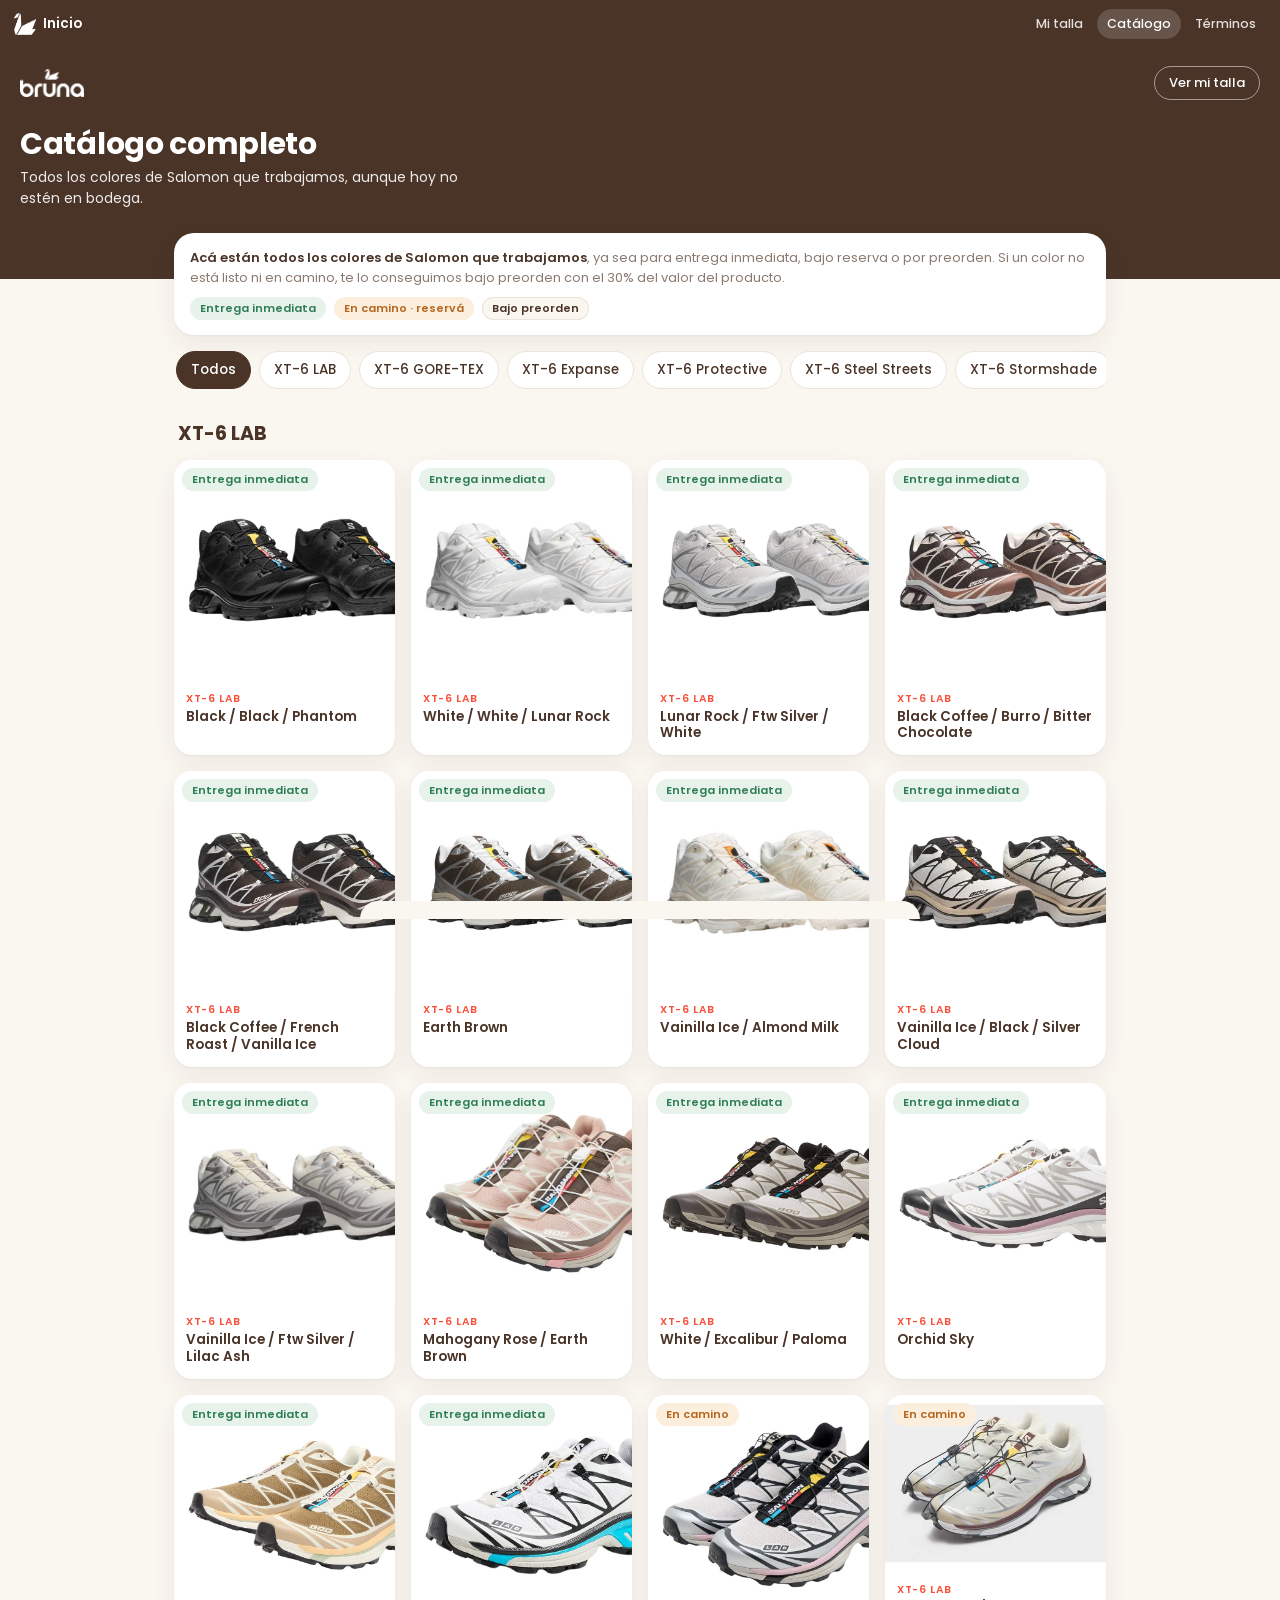
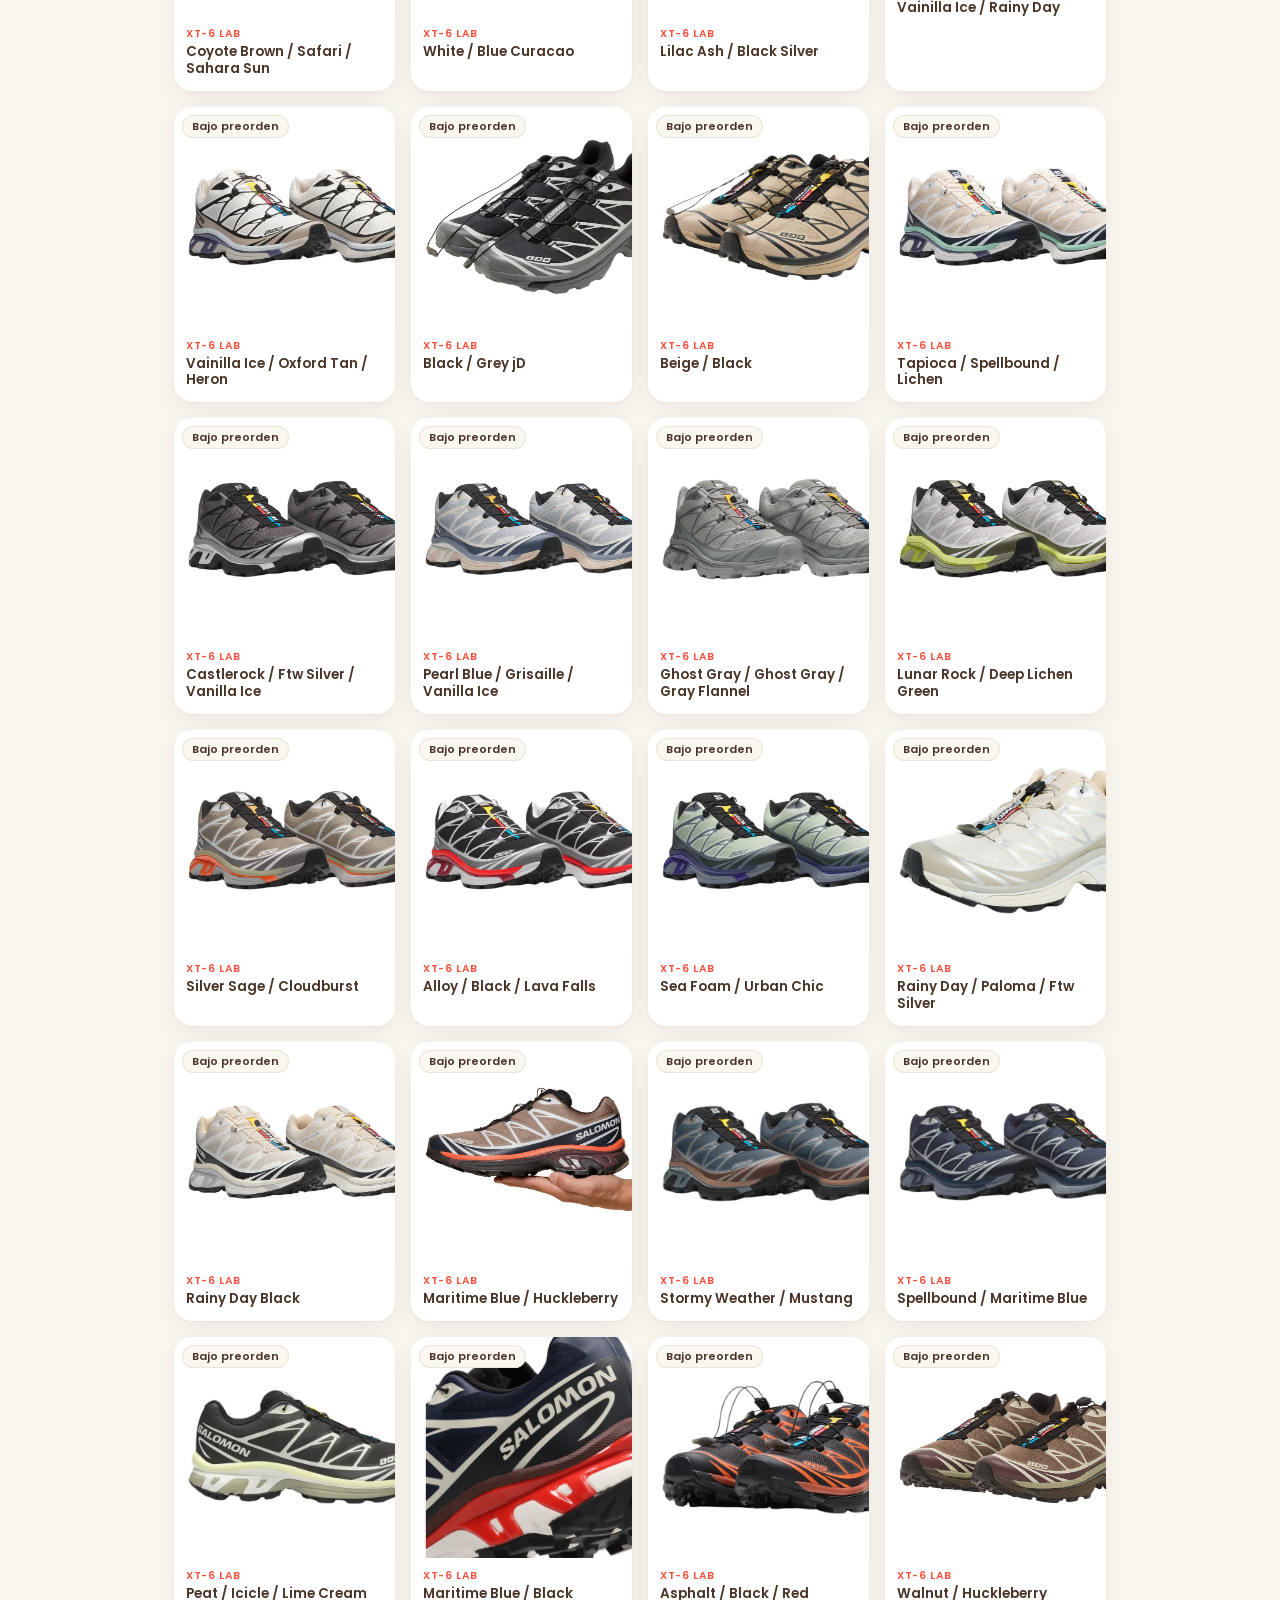
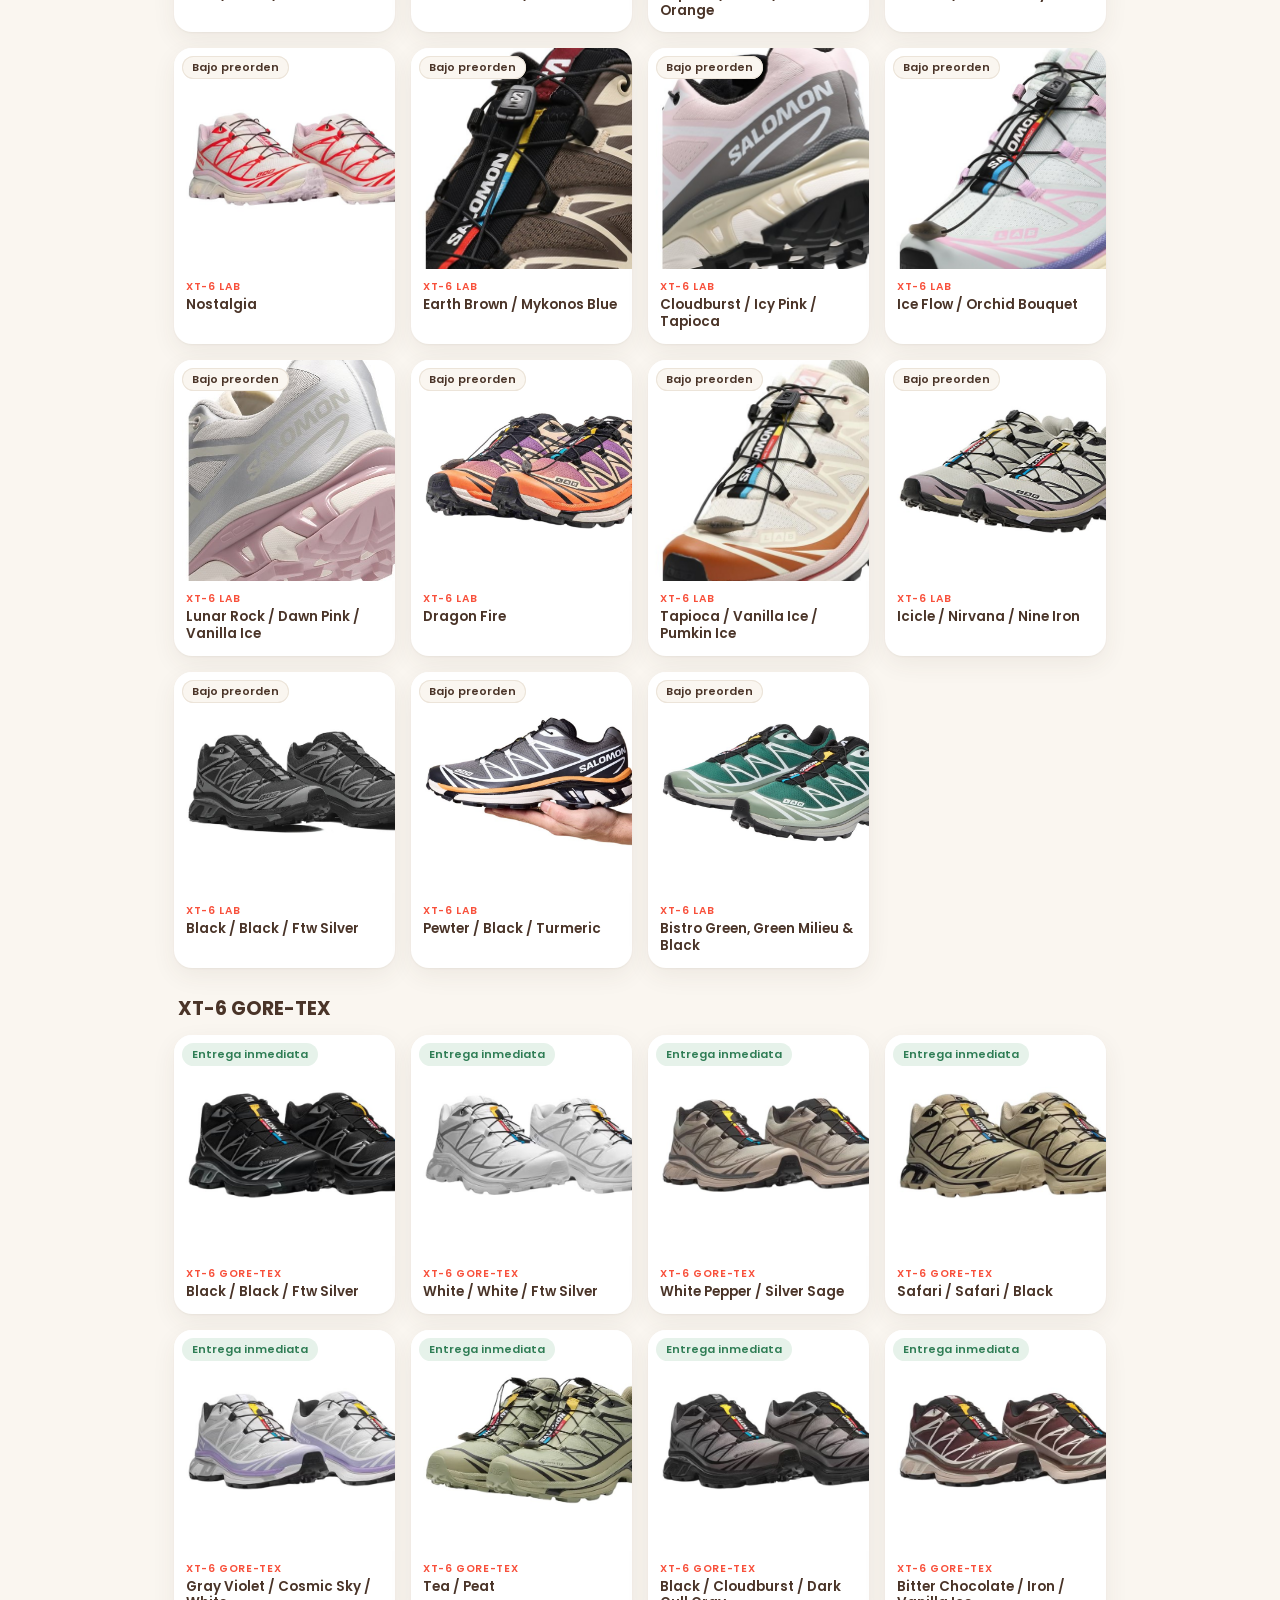
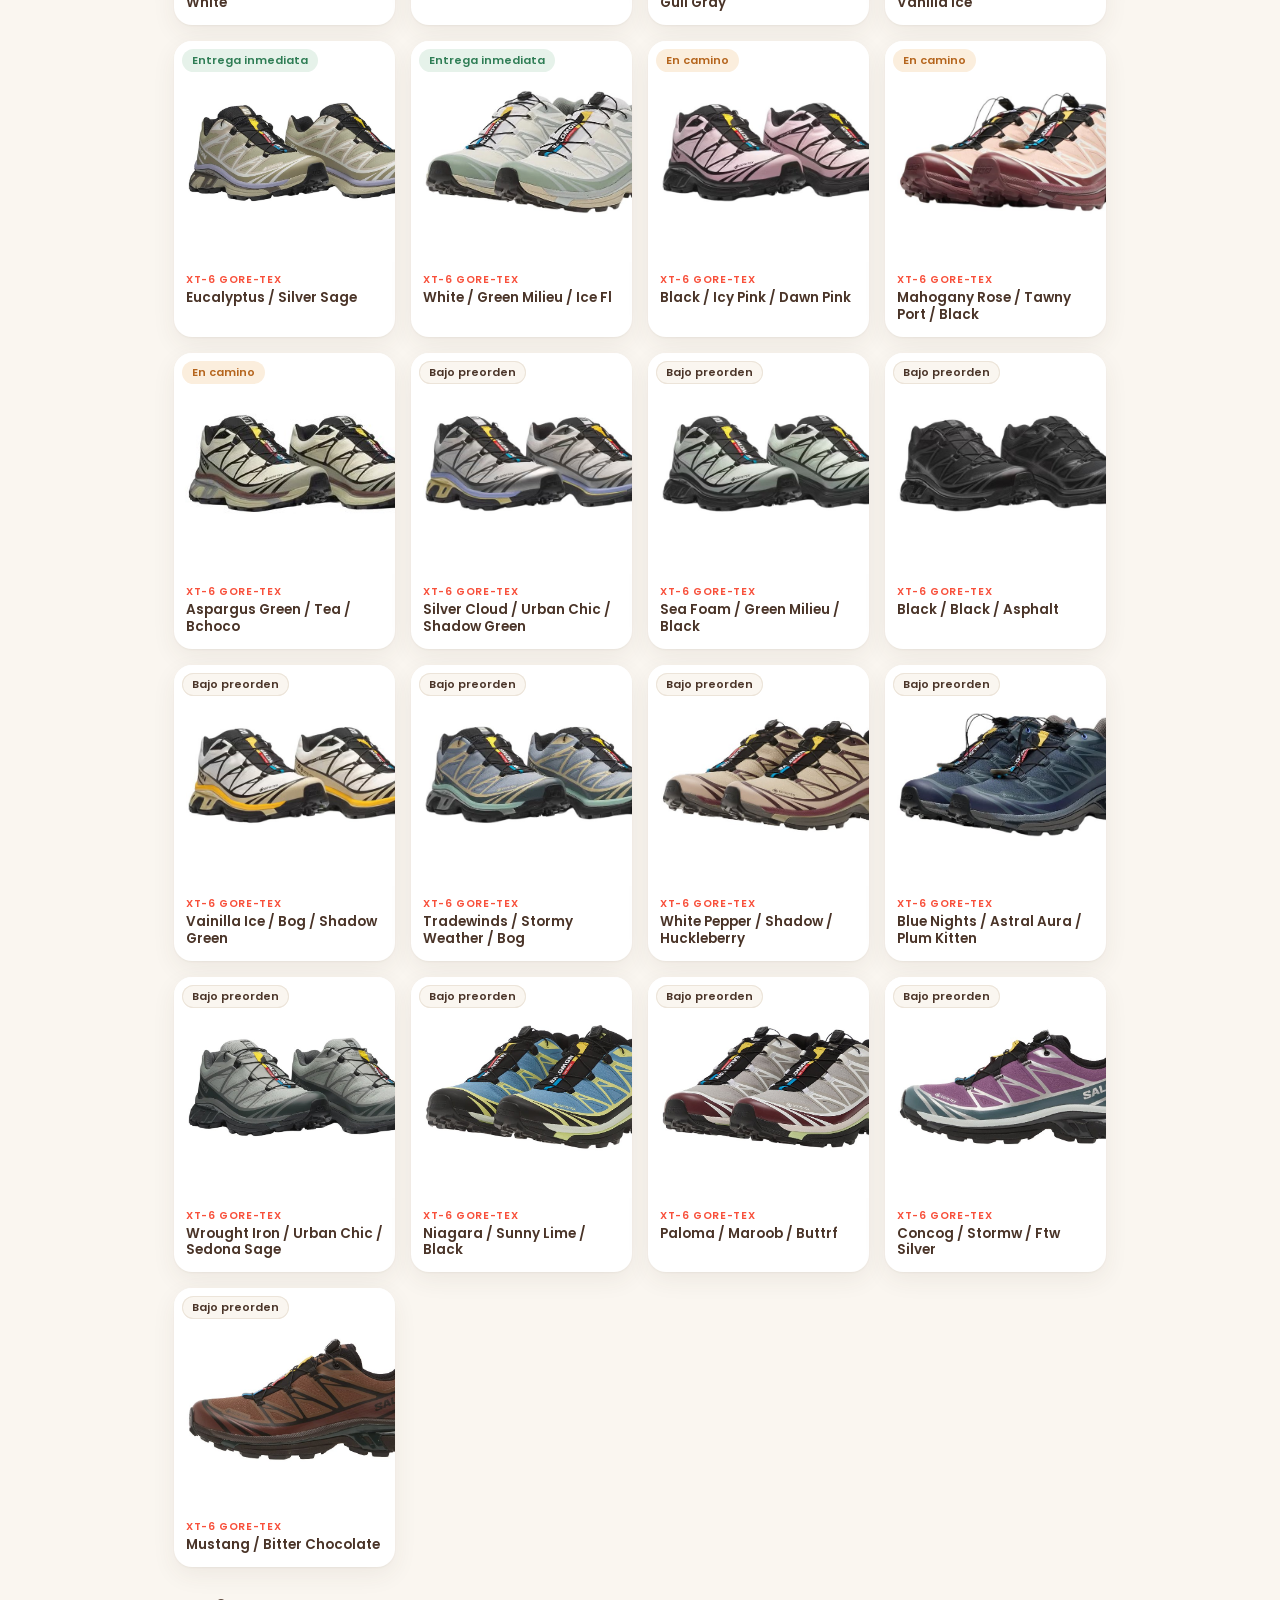
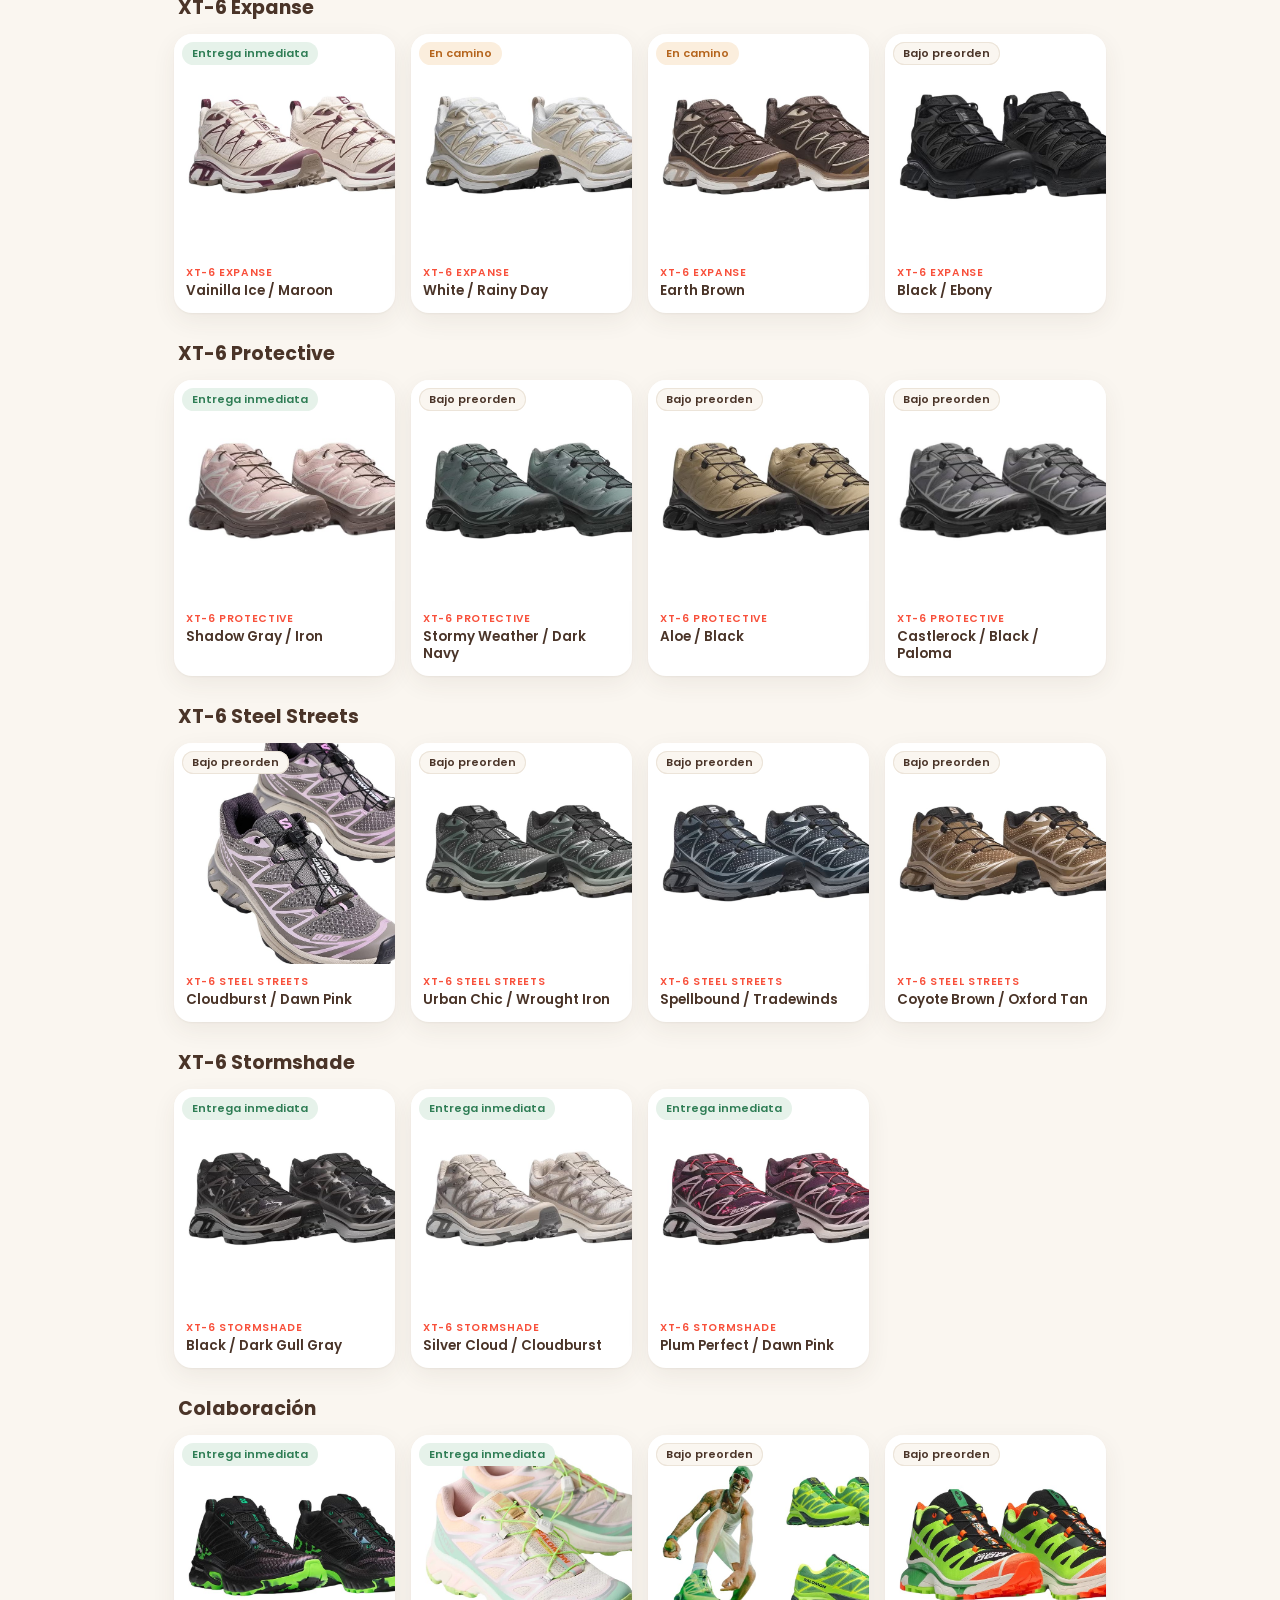
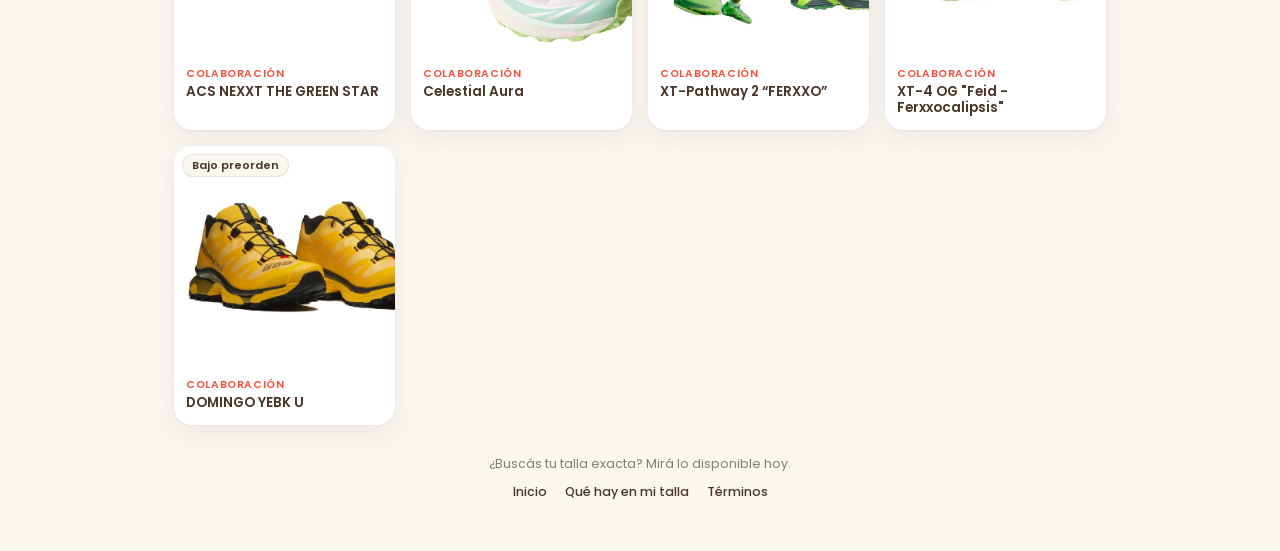
==== catalogo/index.html @ 002af759 "Estadísticas de visitas con GoatCounter (visitas, tallas buscadas, pares vistos y toques a Instagram" ====
<!DOCTYPE html>
<html lang="es">
<head>
<meta charset="utf-8">
<meta name="viewport" content="width=device-width, initial-scale=1">
<title>Bruna.cr · Catálogo completo</title>
<meta name="description" content="Todos los colores de Salomon que trabajamos en Bruna.cr: entrega inmediata, reservas y preórdenes.">
<link rel="icon" href="../assets/cisne.png">
<link rel="preconnect" href="https://fonts.googleapis.com">
<link href="https://fonts.googleapis.com/css2?family=Poppins:wght@300;400;500;600;700&display=swap" rel="stylesheet">
<style>
  :root{--coral:#F8503B;--off:#FAF6F0;--choco:#4A3428;--muted:#8b7a6f;--line:#ece4d9;--ready:#2f7d55;--ready-bg:#e6f2ea;--way:#b5651d;--way-bg:#fbeedd;--shadow:0 1px 2px rgba(74,52,40,.05),0 8px 24px rgba(74,52,40,.07)}
  *{box-sizing:border-box}
  html,body{margin:0;background:var(--off);color:var(--choco);font-family:Poppins,system-ui,sans-serif;-webkit-font-smoothing:antialiased}
  a{color:inherit;text-decoration:none}
  button{font:inherit;color:inherit;cursor:pointer;-webkit-tap-highlight-color:transparent}
  .hero{background:var(--choco);color:#fff;padding:18px 20px 70px;position:relative}
  .bar{display:flex;align-items:center;justify-content:space-between}
  .bar img{height:28px;display:block}
  .bar a.back{font-size:13px;font-weight:500;border:1.5px solid rgba(255,255,255,.5);border-radius:999px;padding:6px 14px}
  .hero h1{font-size:30px;line-height:1.1;font-weight:700;margin:28px 0 6px;letter-spacing:-.01em}
  .hero p{margin:0;max-width:440px;font-size:14px;opacity:.9;line-height:1.5}
  .wrap{max-width:960px;margin:-46px auto 0;padding:0 14px 40px;position:relative}
  .note{background:#fff;border-radius:20px;box-shadow:var(--shadow);padding:15px 16px;font-size:13px;color:var(--muted);line-height:1.5}
  .note b{color:var(--choco);font-weight:600}
  .leg{display:flex;flex-wrap:wrap;gap:8px;margin-top:10px}
  .pill{font-size:11px;font-weight:600;border-radius:999px;padding:3px 10px;white-space:nowrap}
  .pill.l{background:var(--ready-bg);color:var(--ready)}
  .pill.c{background:var(--way-bg);color:var(--way)}
  .pill.p{background:var(--off);color:var(--choco);box-shadow:inset 0 0 0 1px var(--line)}
  .chips{display:flex;gap:8px;overflow-x:auto;padding:16px 2px 4px;scrollbar-width:none}
  .chips::-webkit-scrollbar{display:none}
  .chips button{border:1.5px solid var(--line);background:#fff;border-radius:999px;padding:8px 14px;font-size:13.5px;font-weight:500;white-space:nowrap}
  .chips button.on{background:var(--choco);border-color:var(--choco);color:#fff}
  h2{font-size:19px;margin:26px 4px 12px;font-weight:700}
  .grid{display:grid;grid-template-columns:repeat(2,1fr);gap:12px}
  @media(min-width:640px){.grid{grid-template-columns:repeat(3,1fr);gap:16px}}
  @media(min-width:900px){.grid{grid-template-columns:repeat(4,1fr)}}
  .card{background:#fff;border:0;padding:0;border-radius:18px;box-shadow:var(--shadow);overflow:hidden;text-align:left;display:flex;flex-direction:column}
  .card .ph{aspect-ratio:5/4;background:#fff;position:relative}
  .card .ph img{width:100%;height:100%;object-fit:cover;display:block}
  .card .ph .pill{position:absolute;left:8px;top:8px}
  .card .tx{padding:10px 12px 13px}
  .card .ln{font-size:10.5px;font-weight:600;letter-spacing:.06em;text-transform:uppercase;color:var(--coral)}
  .card .cl{font-size:13.5px;font-weight:600;line-height:1.25;margin-top:2px}
  .scrim{position:fixed;inset:0;background:rgba(40,25,18,.45);opacity:0;pointer-events:none;transition:opacity .2s;z-index:10}
  .scrim.on{opacity:1;pointer-events:auto}
  .sheet{position:fixed;left:0;right:0;bottom:0;max-width:560px;margin:0 auto;background:var(--off);border-radius:26px 26px 0 0;z-index:11;transform:translateY(105%);transition:transform .28s cubic-bezier(.2,.8,.2,1);max-height:92vh;overflow:auto;padding-bottom:max(18px,env(safe-area-inset-bottom))}
  .sheet.on{transform:none}
  .sheet .x{position:absolute;right:12px;top:12px;width:34px;height:34px;border-radius:50%;border:0;background:rgba(255,255,255,.9);font-size:18px;z-index:2}
  .sheet .gal{display:flex;overflow-x:auto;scroll-snap-type:x mandatory;scrollbar-width:none;margin:14px 14px 0;border-radius:20px}
  .sheet .gal::-webkit-scrollbar{display:none}
  .sheet .gal img{flex:0 0 100%;width:100%;aspect-ratio:4/3;object-fit:cover;scroll-snap-align:center;background:#fff}
  .sheet .body{padding:16px 20px 6px}
  .sheet .ln{font-size:12px;font-weight:600;letter-spacing:.07em;text-transform:uppercase;color:var(--coral)}
  .sheet h3{margin:2px 0 8px;font-size:22px;line-height:1.2;font-weight:700}
  .sheet .st{font-size:13.5px;color:var(--muted);line-height:1.5;margin-top:10px}
  .btns{display:flex;flex-direction:column;gap:9px;margin-top:18px}
  .btn{display:flex;align-items:center;justify-content:center;border:0;border-radius:15px;padding:14px;font-weight:600;font-size:15px}
  .btn.main{background:var(--coral);color:#fff}
  .btn.ghost{background:#fff;border:1.5px solid var(--line)}
  .toast{position:fixed;left:50%;bottom:24px;transform:translate(-50%,30px);background:var(--choco);color:#fff;padding:10px 16px;border-radius:12px;font-size:13.5px;opacity:0;transition:.25s;z-index:20;pointer-events:none}
  .toast.on{opacity:1;transform:translate(-50%,0)}
  footer{text-align:center;padding:30px 20px 10px;color:var(--muted);font-size:12.5px}
  footer nav{display:flex;justify-content:center;gap:18px;margin-top:10px;font-weight:500;color:var(--choco)}
</style>
<style>
.bnav{position:sticky;top:0;z-index:9;background:#4A3428;color:#fff;font-family:Poppins,system-ui,sans-serif;display:flex;align-items:center;justify-content:space-between;gap:10px;padding:9px 14px}
.bnav a{color:#fff;text-decoration:none}
.bnav .home{display:flex;align-items:center;gap:7px;font-weight:600;font-size:13.5px}
.bnav .home img{width:22px;height:22px}
.bnav nav{display:flex;gap:4px;overflow-x:auto;scrollbar-width:none}
.bnav nav::-webkit-scrollbar{display:none}
.bnav nav a{font-size:12.5px;font-weight:500;padding:6px 10px;border-radius:999px;white-space:nowrap;opacity:.85}
.bnav nav a.on{background:rgba(255,255,255,.16);opacity:1}
</style>
<meta property="og:type" content="website">
<meta property="og:site_name" content="Bruna.cr">
<meta property="og:title" content="Bruna.cr · Catálogo completo">
<meta property="og:description" content="Todos los colores de Salomon que trabajamos en Bruna.cr: entrega inmediata, reservas y preórdenes.">
<meta property="og:url" content="https://brunacr.info/catalogo/">
<meta property="og:image" content="https://brunacr.info/assets/og.jpg">
<meta property="og:image:width" content="1200">
<meta property="og:image:height" content="630">
<meta name="twitter:card" content="summary_large_image">
<meta name="twitter:image" content="https://brunacr.info/assets/og.jpg">
<meta name="theme-color" content="#F8503B">
</head>
<body>
<div class="bnav"><a class="home" href="../"><img src="../assets/cisne_blanco.png" alt="">Inicio</a><nav><a href="../stock/">Mi talla</a><a href="../catalogo/" class="on">Catálogo</a><a href="../terminos/">Términos</a></nav></div>

<header class="hero">
  <div class="bar"><a href="../"><img src="../assets/logo_blanco.png" alt="bruna"></a><a class="back" href="../stock/">Ver mi talla</a></div>
  <h1>Catálogo completo</h1>
  <p>Todos los colores de Salomon que trabajamos, aunque hoy no estén en bodega.</p>
</header>

<main class="wrap">
  <div class="note">
    <b>Acá están todos los colores de Salomon que trabajamos</b>, ya sea para entrega inmediata, bajo reserva o por preorden. Si un color no está listo ni en camino, te lo conseguimos bajo preorden con el 30% del valor del producto.
    <div class="leg"><span class="pill l">Entrega inmediata</span><span class="pill c">En camino · reservá</span><span class="pill p">Bajo preorden</span></div>
  </div>
  <div class="chips" id="chips"></div>
  <div id="out"><p style="text-align:center;color:var(--muted);padding:30px">Cargando catálogo…</p></div>
  <footer>
    ¿Buscás tu talla exacta? Mirá lo disponible hoy.
    <nav><a href="../">Inicio</a><a href="../stock/">Qué hay en mi talla</a><a href="../terminos/">Términos</a></nav>
  </footer>
</main>

<div class="scrim" id="scrim"></div>
<div class="sheet" id="sheet" role="dialog" aria-modal="true"></div>
<div class="toast" id="toast"></div>

<script>
const IG = "thebruna.cr", $ = id => document.getElementById(id);
const esc = s => String(s ?? "").replace(/[&<>"']/g, c => ({"&":"&amp;","<":"&lt;",">":"&gt;",'"':"&quot;","'":"&#39;"}[c]));
const norm = c => String(c).toLowerCase().normalize("NFD").replace(/[̀-ͯ]/g,"").replace(/vanilla/g,"vainilla").replace(/grey/g,"gray").replace(/\s*\/\s*/g," / ").replace(/\s+/g," ").trim();
const tok = c => norm(c).replace(/\bftw\b/g,"").split(" / ").map(s=>s.trim()).filter(Boolean);
const lineOf = m => { m = m.toLowerCase(); return /gtx|gore/.test(m) ? "gtx" : /expanse/.test(m) ? "expanse" : /shadow|stormshade/.test(m) ? "stormshade" : /protective/.test(m) ? "protective" : /steel/.test(m) ? "steel" : /xt-6/.test(m) ? "xt-6" : "otro"; };
const pretty = c => String(c).replace(/\s*\/\s*/g," / ").replace(/^Vanilla/i,"Vainilla");
const ORDER = ["XT-6","XT-6 GORE-TEX","XT-6 Expanse","XT-6 Protective","XT-6 Steel Streets","XT-6 Stormshade","Colaboración"];
const ST = {l:["l","Entrega inmediata"], c:["c","En camino"], p:["p","Bajo preorden"]};
let cat = [], status = {}, filtro = "Todos";

function match(modelo, color, fotos, byId){
  const k = modelo.toLowerCase().replace(/^salomon\s+/,"") + "|" + norm(color);
  if (fotos[k] && byId[fotos[k]]) return byId[fotos[k]];
  const ln = lineOf(modelo), want = tok(color);
  const cands = cat.filter(x => lineOf(x.linea)===ln);
  const eq = cands.filter(x => tok(x.color).join("/")===want.join("/"));
  const pre = eq.length ? eq : cands.filter(x => { const t = tok(x.color); return want.length && want.every((w,i)=>t[i]===w); });
  return pre.length===1 ? pre[0] : null;
}

function render(){
  const lines = ORDER.filter(l => cat.some(c=>c.linea===l));
  $("chips").innerHTML = ["Todos", ...lines].map(l => `<button class="${l===filtro?"on":""}" data-l="${esc(l)}">${esc(l==="XT-6"?"XT-6 LAB":l)}</button>`).join("");
  $("chips").querySelectorAll("button").forEach(b => b.onclick = () => { filtro = b.dataset.l; render(); });
  const show = filtro==="Todos" ? lines : [filtro];
  $("out").innerHTML = show.map(l => {
    const items = cat.filter(c=>c.linea===l).sort((a,b)=>rank(a)-rank(b));
    return `<h2>${esc(l==="XT-6"?"XT-6 LAB":l)}</h2><div class="grid">${items.map(card).join("")}</div>`;
  }).join("");
  $("out").querySelectorAll(".card").forEach(c => c.onclick = () => openSheet(c.dataset.id));
}
const rank = c => ({l:0,c:1,p:2})[status[c.id]||"p"];
function card(c){
  const [cls, txt] = ST[status[c.id]||"p"];
  return `<button class="card" data-id="${esc(c.id)}"><div class="ph"><img src="../stock/${esc(c.producto)}" alt="${esc(c.linea+" "+c.color)}" loading="lazy"><span class="pill ${cls}">${txt}</span></div>
    <div class="tx"><div class="ln">${esc(c.linea==="XT-6"?"XT-6 LAB":c.linea)}</div><div class="cl">${esc(pretty(c.color))}</div></div></button>`;
}
function openSheet(id){
  const c = cat.find(x=>x.id===id); if (!c) return;
  const s = status[id]||"p", [cls, txt] = ST[s];
  gcEvent("catalogo-ver-"+id, c.linea+" "+c.color);
  const nombre = `${c.linea==="XT-6"?"XT-6 LAB":c.linea} ${pretty(c.color)}`;
  const msg = s==="l" ? `¡Hola Bruna! Me interesan los ${nombre}. ¿En qué tallas los tienen?`
            : s==="c" ? `¡Hola Bruna! Me interesan los ${nombre} que vienen en camino. ¿Cómo hago para reservarlos?`
            : `¡Hola Bruna! Me interesan los ${nombre}. ¿Me ayudan a pedirlos bajo preorden?`;
  const info = s==="l" ? "Lo tenemos en bodega. Tocá abajo para ver las tallas disponibles hoy."
             : s==="c" ? "Viene en camino. Podés asegurarlo desde ya con una reserva o un apartado."
             : "Hoy no está en bodega ni en camino, pero lo trabajamos bajo preorden: te lo conseguimos con el 30% del valor del producto.";
  $("sheet").innerHTML = `<button class="x" id="cx" aria-label="Cerrar">×</button>
    <div class="gal"><img src="../stock/${esc(c.producto)}" alt="">${c.ambiente?`<img src="../stock/${esc(c.ambiente)}" alt="">`:""}</div>
    <div class="body"><div class="ln">${esc(c.linea==="XT-6"?"XT-6 LAB":c.linea)}</div><h3>${esc(pretty(c.color))}</h3>
      <span class="pill ${cls}">${txt}</span><div class="st">${info}</div>
      <div class="btns">
        ${s!=="p" ? `<a class="btn ghost" href="../stock/">Ver tallas disponibles</a>` : ""}
        <a class="btn main" id="ig" href="https://ig.me/m/${IG}" target="_blank" rel="noopener">Escribinos por Instagram</a>
      </div></div>`;
  $("cx").onclick = close;
  $("ig").addEventListener("click", async () => { try { await navigator.clipboard.writeText(msg); toast("Mensaje copiado. Pegalo en nuestro chat."); } catch(e){} });
  $("scrim").classList.add("on"); $("sheet").classList.add("on");
}
function close(){ $("scrim").classList.remove("on"); $("sheet").classList.remove("on"); }
$("scrim").onclick = close;
document.addEventListener("keydown", e => { if (e.key==="Escape") close(); });
let tt; function toast(t){ const el=$("toast"); el.textContent=t; el.classList.add("on"); clearTimeout(tt); tt=setTimeout(()=>el.classList.remove("on"),2400); }

(async () => {
  try {
    const A = await fetch("../stock/alias.json",{cache:"no-store"}).then(r=>r.ok?r.json():{}).catch(()=>({}));
    const al = c => A[String(c||"").toLowerCase().normalize("NFD").replace(/[\u0300-\u036f]/g,"").trim()] || c;
    const [c, f, s] = await Promise.all([
      fetch("../stock/catalogo.json",{cache:"no-store"}).then(r=>r.json()),
      fetch("../stock/fotos.json",{cache:"no-store"}).then(r=>r.ok?r.json():{}).catch(()=>({})),
      fetch("../stock/stock.json",{cache:"no-store"}).then(r=>r.json()).catch(()=>({i:[],p:[]}))
    ]);
    cat = c; const byId = {}; cat.forEach(x => byId[x.id] = x);
    (s.i||[]).forEach(a => { const m = match(a[0], al(a[2]), f, byId); if (!m) return; const v = a[3]==="L" ? "l" : "c"; if (status[m.id]!=="l") status[m.id] = v; });
    (s.p||[]).forEach(a => { const m = match(a[0], al(a[1]), f, byId); if (m && !status[m.id]) status[m.id] = "c"; });
  } catch(e){ $("out").innerHTML = `<p style="text-align:center;color:var(--muted);padding:30px">No pudimos cargar el catálogo. Probá de nuevo en un ratito.</p>`; return; }
  render();
})();
</script>
<script>
function gcEvent(n,t){ try{ if(window.goatcounter&&window.goatcounter.count) window.goatcounter.count({path:n,title:t||n,event:true}); }catch(e){} }
document.addEventListener("click",function(e){ var a=e.target.closest&&e.target.closest("a"); if(!a) return; var h=a.getAttribute("href")||""; if(/ig\.me/.test(h)) gcEvent("click-escribinos-instagram",location.pathname); else if(/instagram\.com/.test(h)) gcEvent("click-ver-instagram",location.pathname); },true);
</script>
<script data-goatcounter="https://brunacr.goatcounter.com/count" async src="//gc.zgo.at/count.js"></script>
</body>
</html>
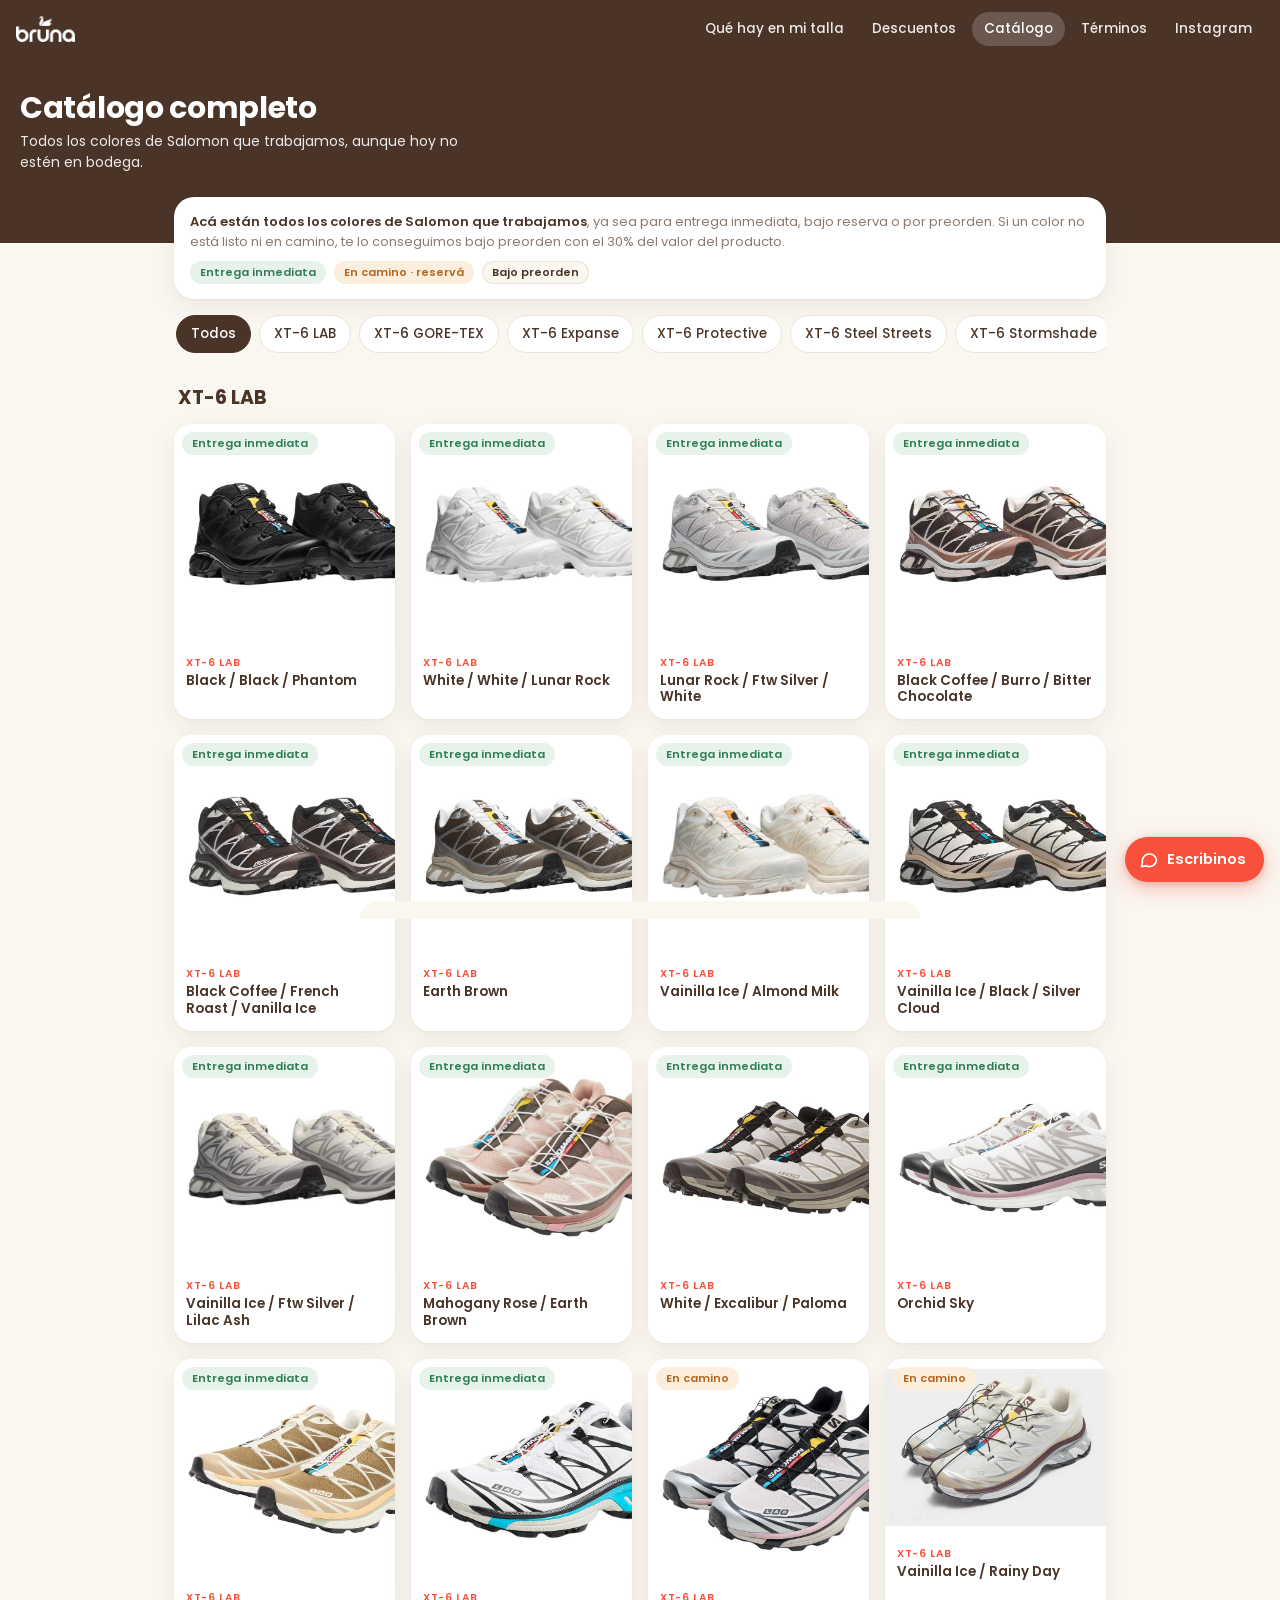
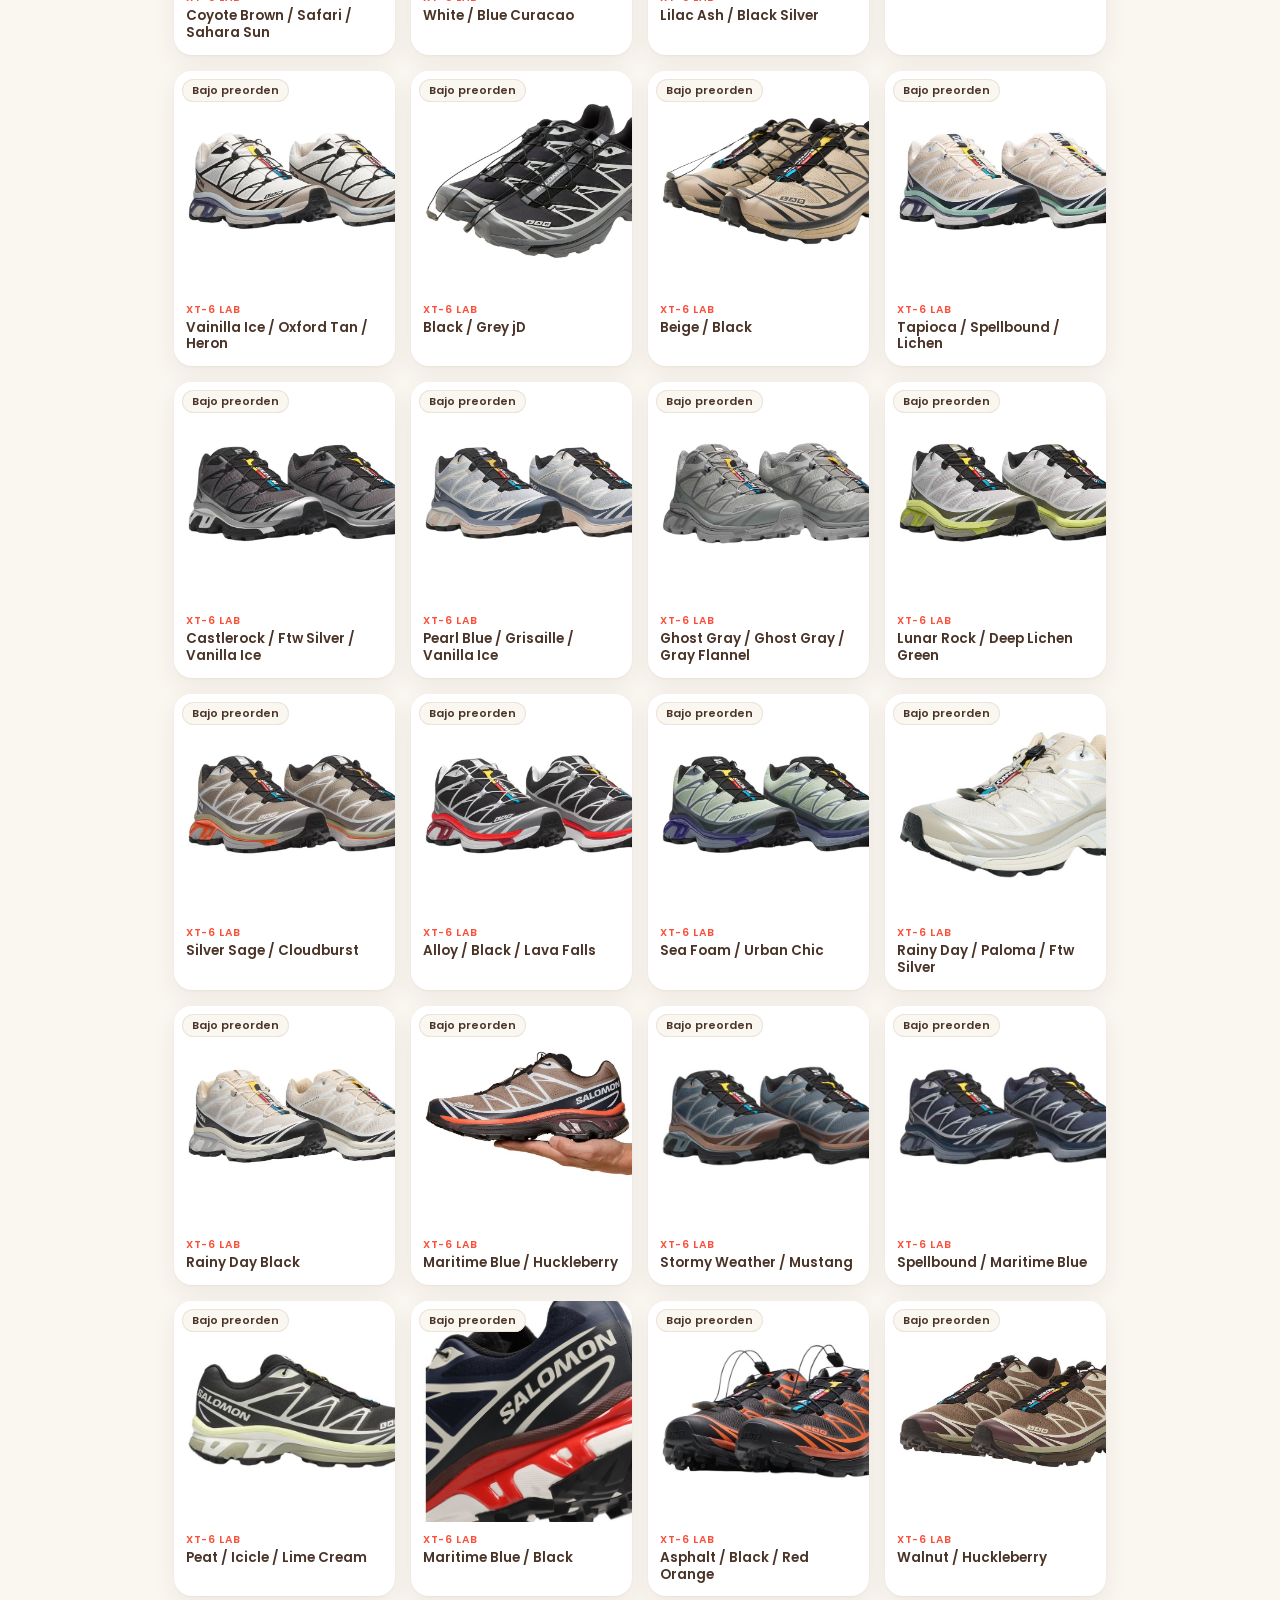
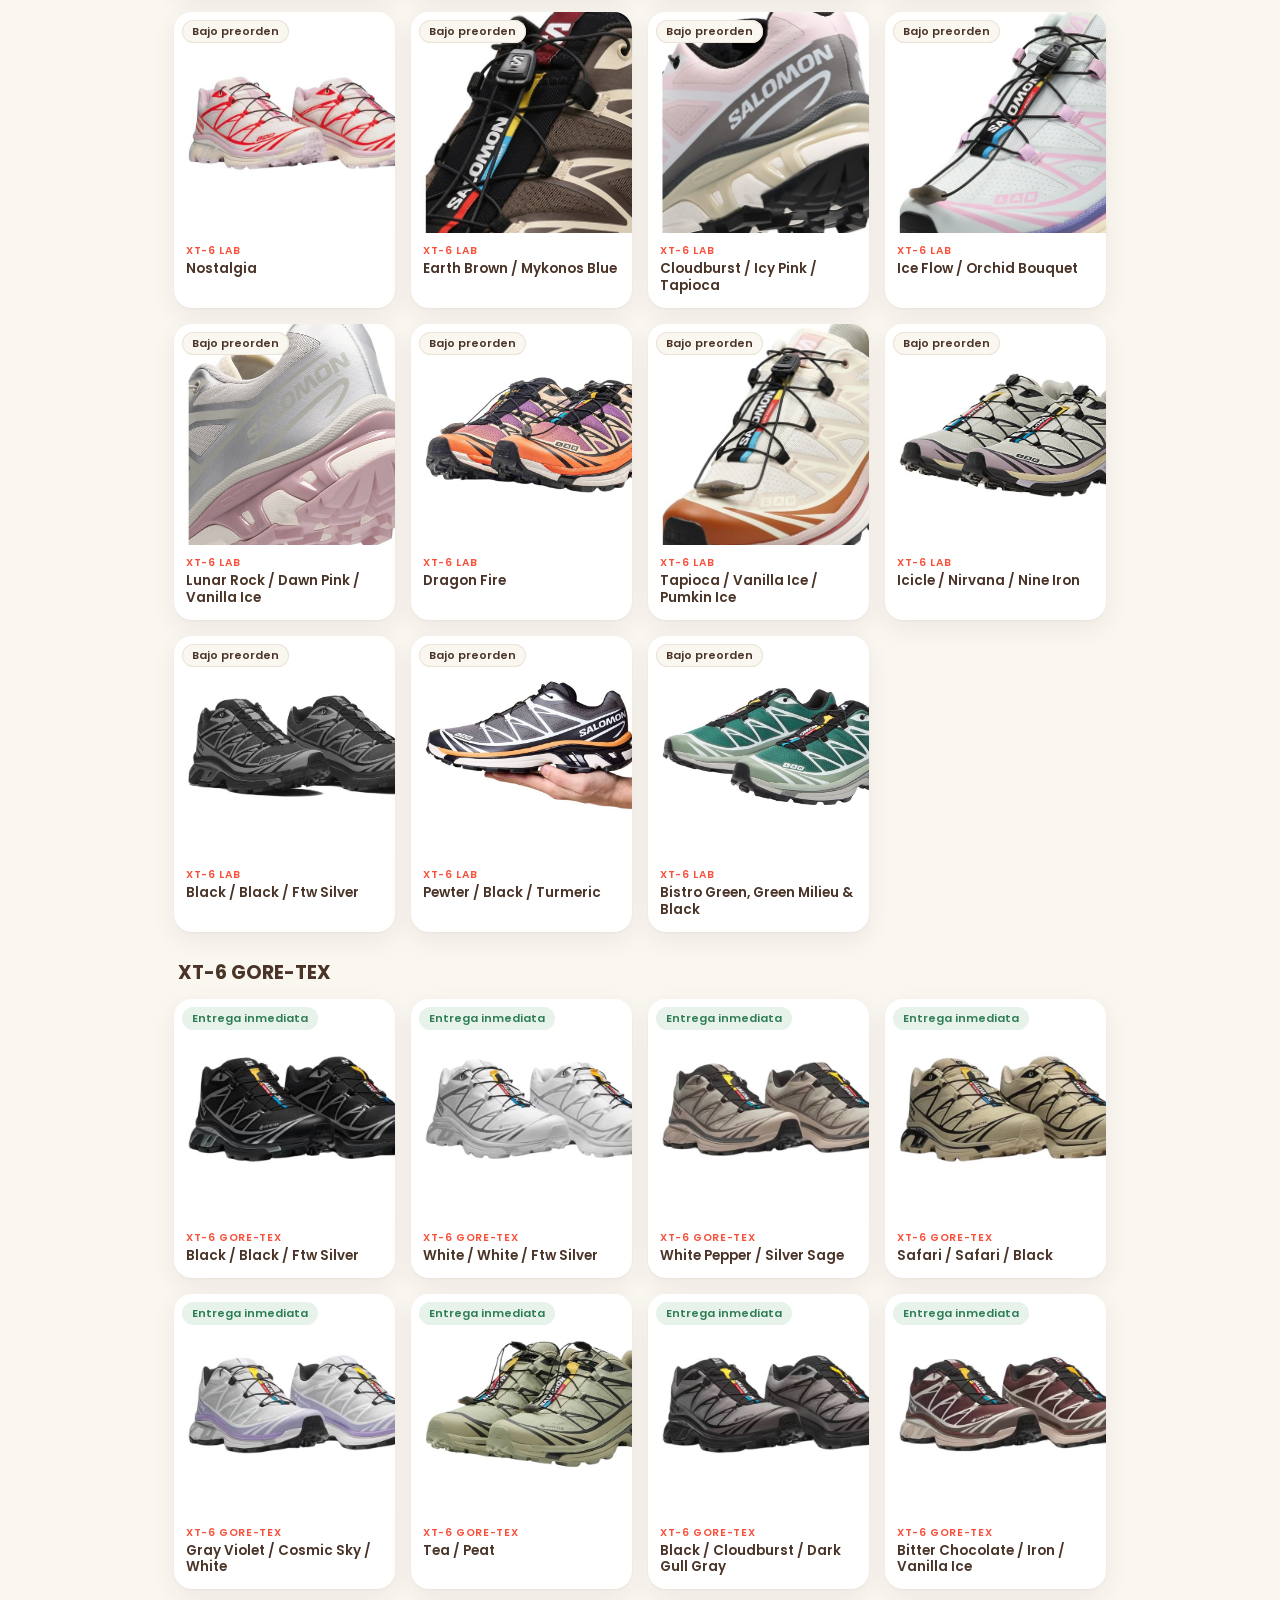
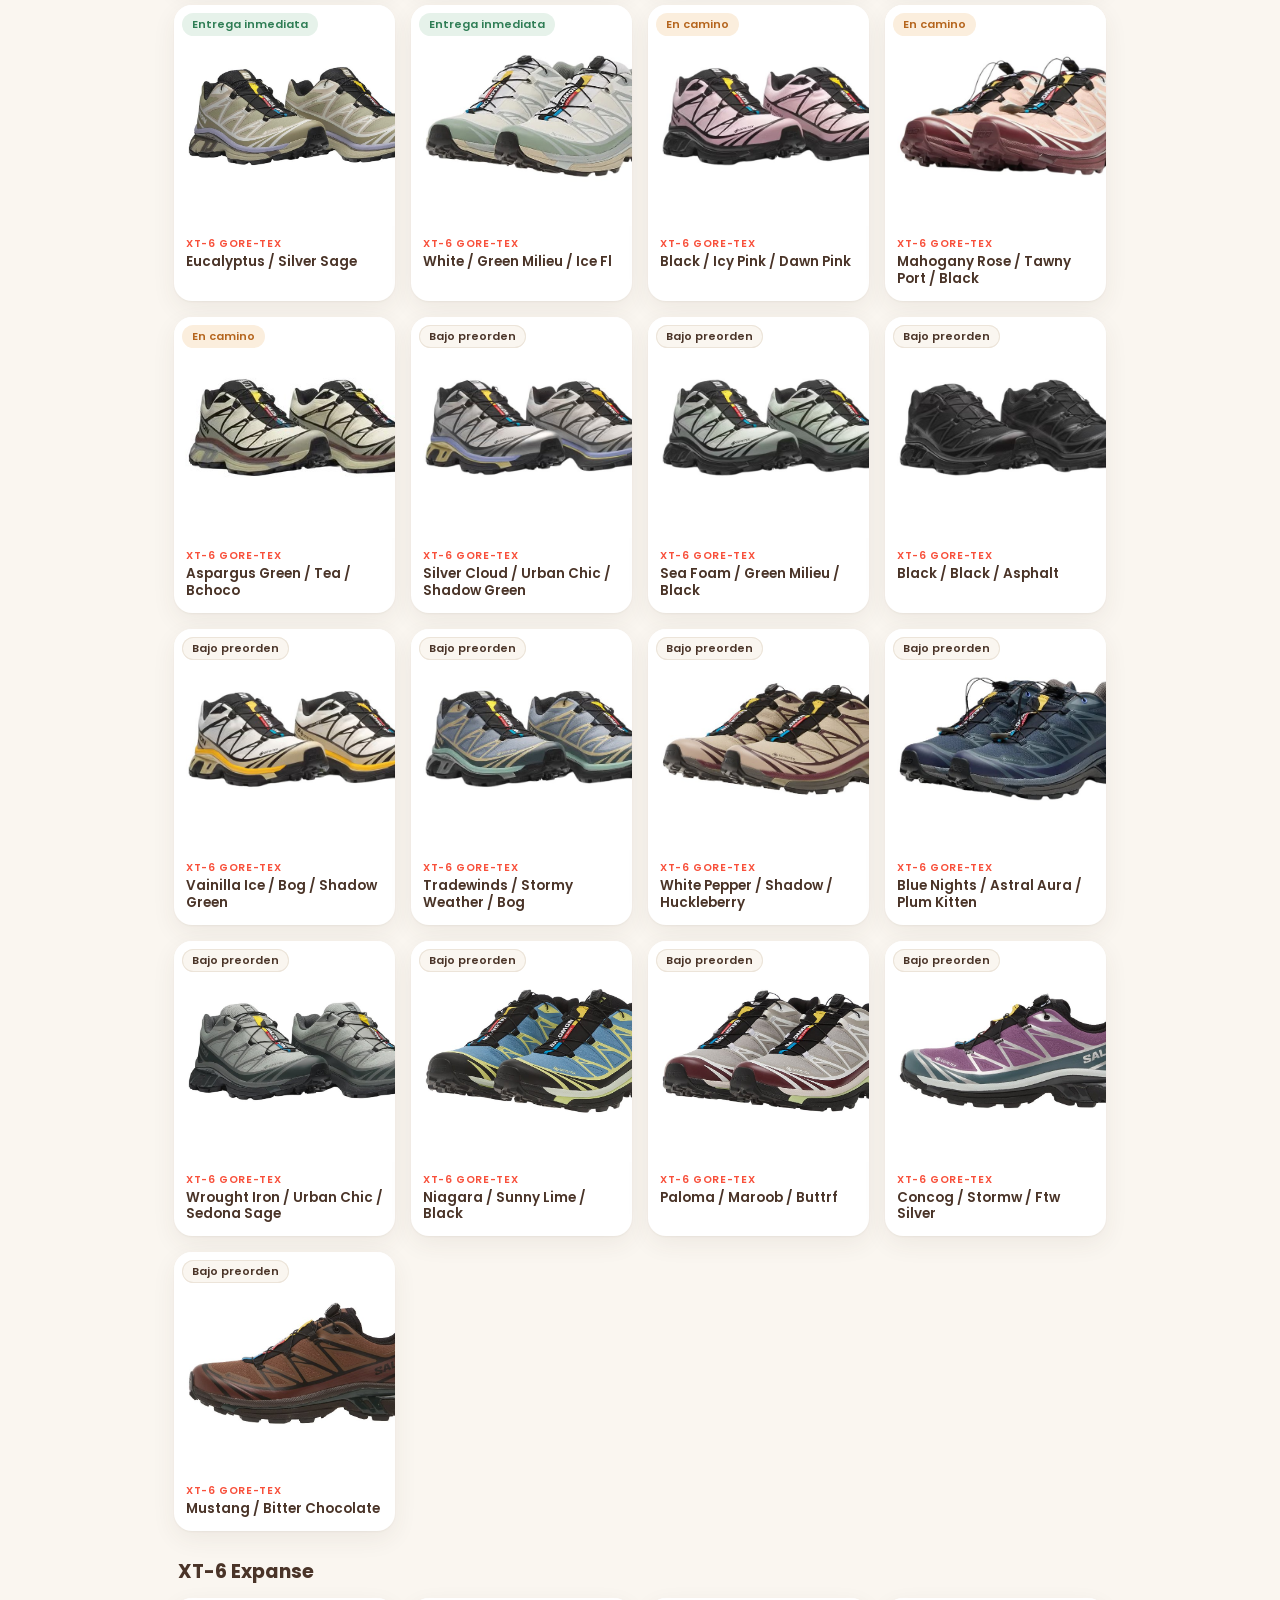
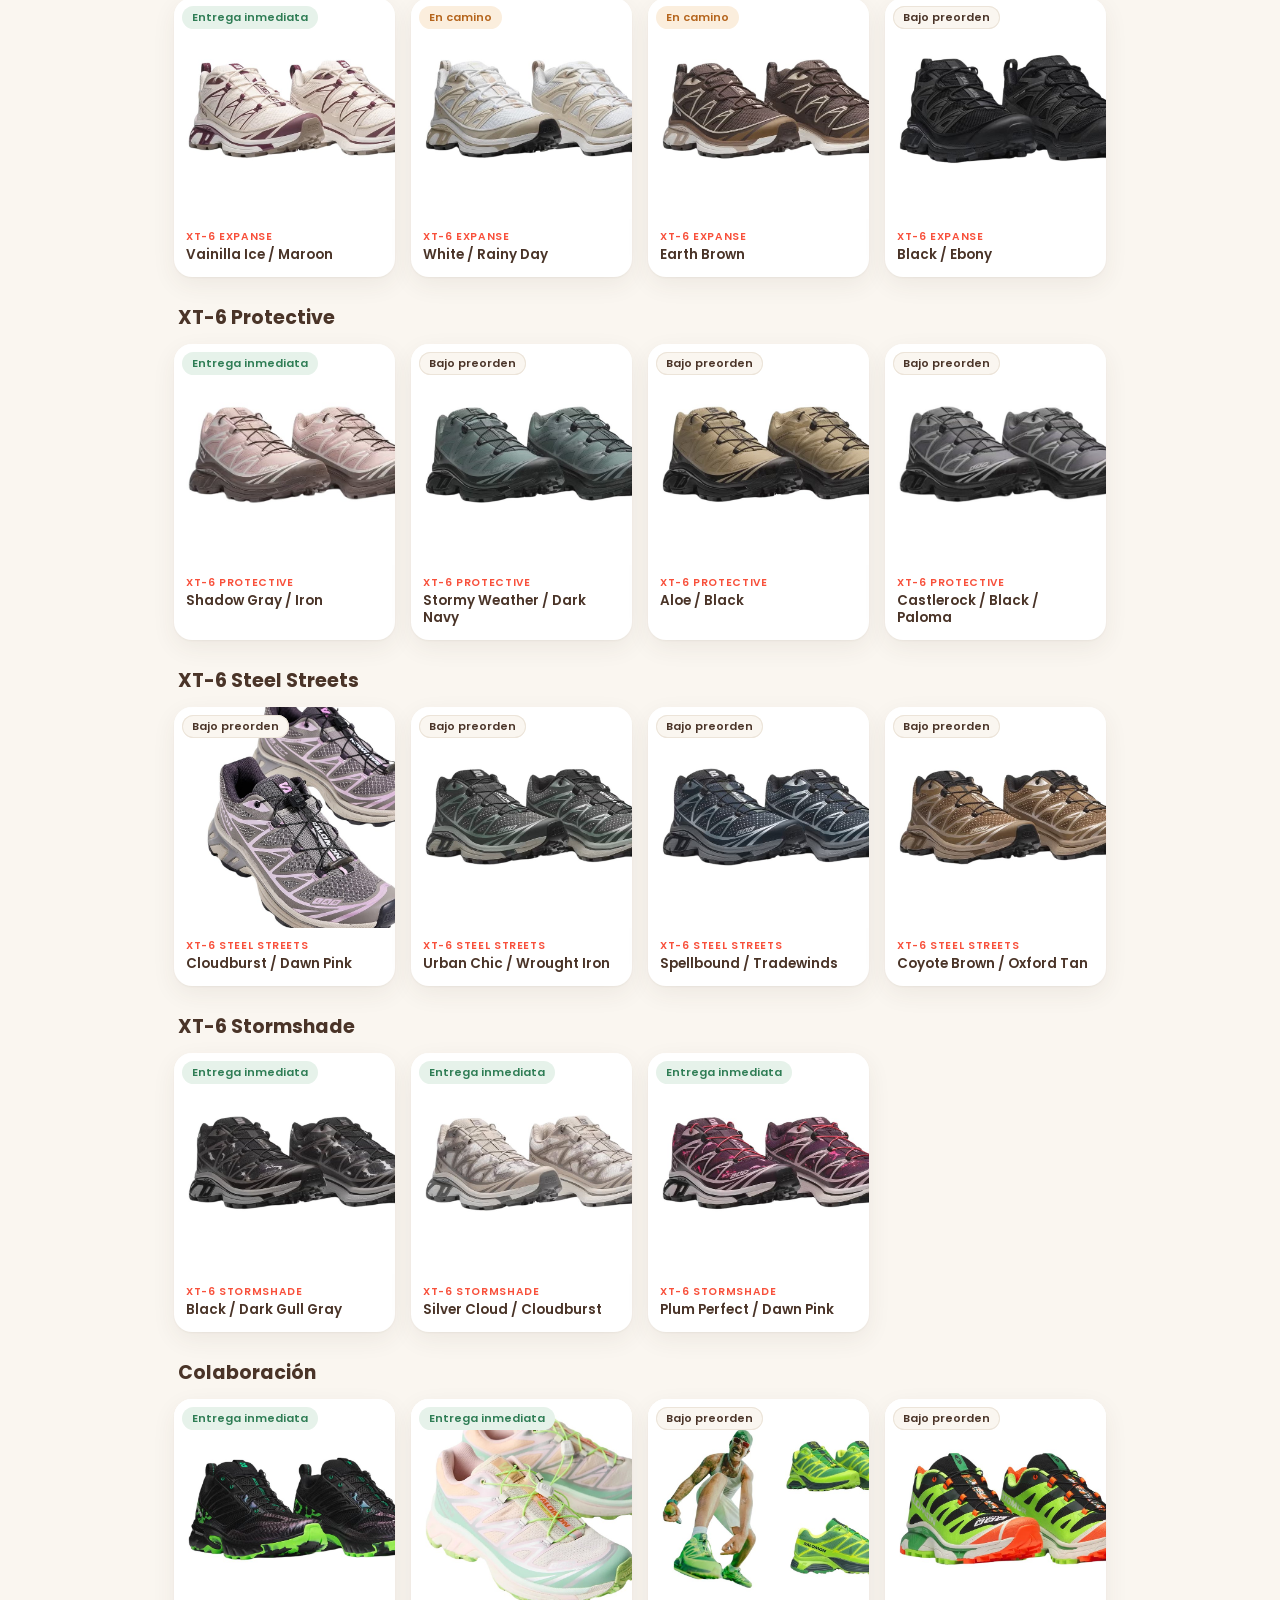
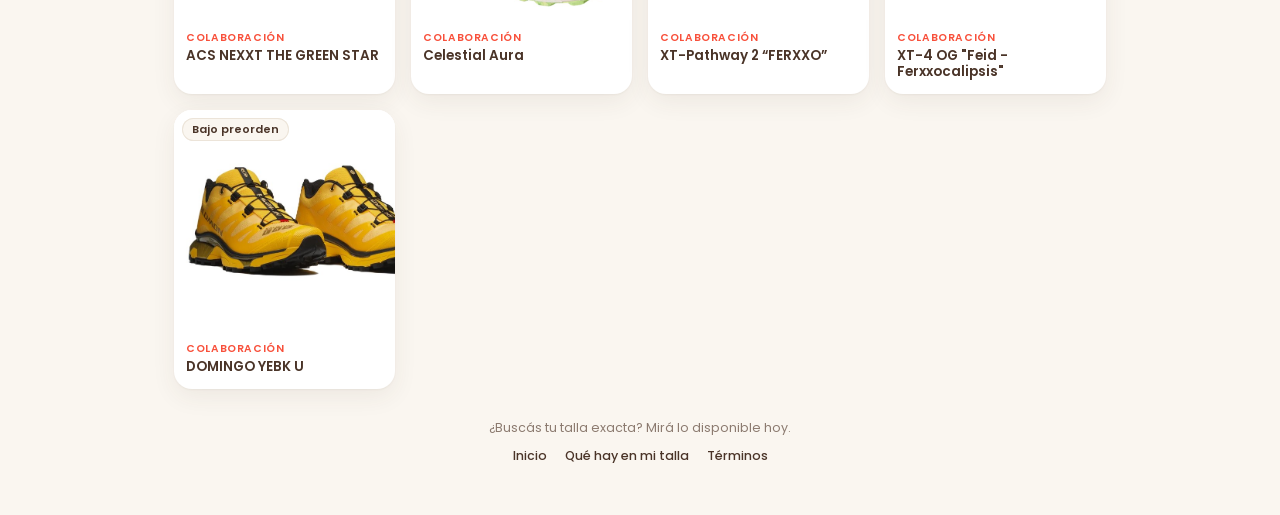
==== commit 12ebf824: "Menú único en todas las páginas, botón flotante, buscador/orden en Mi talla, link directo a un par y" ====
--- a/catalogo/index.html
+++ b/catalogo/index.html
@@ -14,7 +14,7 @@
   html,body{margin:0;background:var(--off);color:var(--choco);font-family:Poppins,system-ui,sans-serif;-webkit-font-smoothing:antialiased}
   a{color:inherit;text-decoration:none}
   button{font:inherit;color:inherit;cursor:pointer;-webkit-tap-highlight-color:transparent}
-  .hero{background:var(--choco);color:#fff;padding:18px 20px 70px;position:relative}
+  .hero{background:var(--choco);color:#fff;padding:6px 20px 70px;position:relative}
   .bar{display:flex;align-items:center;justify-content:space-between}
   .bar img{height:28px;display:block}
   .bar a.back{font-size:13px;font-weight:500;border:1.5px solid rgba(255,255,255,.5);border-radius:999px;padding:6px 14px}
@@ -64,16 +64,7 @@
   footer{text-align:center;padding:30px 20px 10px;color:var(--muted);font-size:12.5px}
   footer nav{display:flex;justify-content:center;gap:18px;margin-top:10px;font-weight:500;color:var(--choco)}
 </style>
-<style>
-.bnav{position:sticky;top:0;z-index:9;background:#4A3428;color:#fff;font-family:Poppins,system-ui,sans-serif;display:flex;align-items:center;justify-content:space-between;gap:10px;padding:9px 14px}
-.bnav a{color:#fff;text-decoration:none}
-.bnav .home{display:flex;align-items:center;gap:7px;font-weight:600;font-size:13.5px}
-.bnav .home img{width:22px;height:22px}
-.bnav nav{display:flex;gap:4px;overflow-x:auto;scrollbar-width:none}
-.bnav nav::-webkit-scrollbar{display:none}
-.bnav nav a{font-size:12.5px;font-weight:500;padding:6px 10px;border-radius:999px;white-space:nowrap;opacity:.85}
-.bnav nav a.on{background:rgba(255,255,255,.16);opacity:1}
-</style>
+
 <meta property="og:type" content="website">
 <meta property="og:site_name" content="Bruna.cr">
 <meta property="og:title" content="Bruna.cr · Catálogo completo">
@@ -85,12 +76,12 @@
 <meta name="twitter:card" content="summary_large_image">
 <meta name="twitter:image" content="https://brunacr.info/assets/og.jpg">
 <meta name="theme-color" content="#F8503B">
+<link rel="stylesheet" href="../assets/site.css">
 </head>
 <body>
-<div class="bnav"><a class="home" href="../"><img src="../assets/cisne_blanco.png" alt="">Inicio</a><nav><a href="../stock/">Mi talla</a><a href="../catalogo/" class="on">Catálogo</a><a href="../terminos/">Términos</a></nav></div>
+<script src="../assets/site.js" data-variant="solid"></script>
 
 <header class="hero">
-  <div class="bar"><a href="../"><img src="../assets/logo_blanco.png" alt="bruna"></a><a class="back" href="../stock/">Ver mi talla</a></div>
   <h1>Catálogo completo</h1>
   <p>Todos los colores de Salomon que trabajamos, aunque hoy no estén en bodega.</p>
 </header>
@@ -171,9 +162,9 @@
       </div></div>`;
   $("cx").onclick = close;
   $("ig").addEventListener("click", async () => { try { await navigator.clipboard.writeText(msg); toast("Mensaje copiado. Pegalo en nuestro chat."); } catch(e){} });
-  $("scrim").classList.add("on"); $("sheet").classList.add("on");
+  $("scrim").classList.add("on"); $("sheet").classList.add("on"); document.body.classList.add("sheet-open");
 }
-function close(){ $("scrim").classList.remove("on"); $("sheet").classList.remove("on"); }
+function close(){ $("scrim").classList.remove("on"); $("sheet").classList.remove("on"); document.body.classList.remove("sheet-open"); }
 $("scrim").onclick = close;
 document.addEventListener("keydown", e => { if (e.key==="Escape") close(); });
 let tt; function toast(t){ const el=$("toast"); el.textContent=t; el.classList.add("on"); clearTimeout(tt); tt=setTimeout(()=>el.classList.remove("on"),2400); }
@@ -194,10 +185,5 @@
   render();
 })();
 </script>
-<script>
-function gcEvent(n,t){ try{ if(window.goatcounter&&window.goatcounter.count) window.goatcounter.count({path:n,title:t||n,event:true}); }catch(e){} }
-document.addEventListener("click",function(e){ var a=e.target.closest&&e.target.closest("a"); if(!a) return; var h=a.getAttribute("href")||""; if(/ig\.me/.test(h)) gcEvent("click-escribinos-instagram",location.pathname); else if(/instagram\.com/.test(h)) gcEvent("click-ver-instagram",location.pathname); },true);
-</script>
-<script data-goatcounter="https://brunacr.goatcounter.com/count" async src="//gc.zgo.at/count.js"></script>
 </body>
 </html>
--- a/assets/site.css
+++ b/assets/site.css
@@ -0,0 +1,38 @@
+/* Encabezado, menú y botón flotante compartidos por todas las páginas de Bruna.cr */
+:root{--b-coral:#F8503B;--b-off:#FAF6F0;--b-choco:#4A3428;--b-muted:#8b7a6f;--b-line:#ece4d9}
+
+.snav{display:flex;align-items:center;justify-content:space-between;gap:12px;padding:12px 16px;font-family:Poppins,system-ui,sans-serif;color:#fff;z-index:9}
+.snav.solid{position:sticky;top:0;background:var(--b-choco)}
+.snav.overlay{position:absolute;top:0;left:0;right:0;padding:16px 18px;background:transparent}
+.snav a{color:#fff;text-decoration:none}
+.snav .logo img{height:26px;display:block}
+.snav.overlay .logo img{height:30px}
+.snav .links{display:none;align-items:center;gap:4px}
+.snav .links a{font-size:13.5px;font-weight:500;padding:7px 12px;border-radius:999px;opacity:.9}
+.snav .links a:hover{opacity:1;background:rgba(255,255,255,.12)}
+.snav .links a.on{opacity:1;background:rgba(255,255,255,.18)}
+.snav .burger{width:40px;height:40px;border-radius:12px;border:1.5px solid rgba(255,255,255,.55);background:rgba(0,0,0,.12);display:flex;flex-direction:column;align-items:center;justify-content:center;gap:5px;cursor:pointer;padding:0}
+.snav .burger i{display:block;width:18px;height:2px;border-radius:2px;background:#fff}
+@media(min-width:820px){.snav .links{display:flex}.snav .burger{display:none}}
+
+.smenu{position:fixed;inset:0;z-index:30;background:var(--b-off);color:var(--b-choco);display:flex;flex-direction:column;padding:16px 22px max(24px,env(safe-area-inset-bottom));transform:translateY(-100%);transition:transform .35s cubic-bezier(.2,.8,.2,1);font-family:Poppins,system-ui,sans-serif;overflow:auto}
+.smenu.on{transform:none}
+.smenu a{color:inherit;text-decoration:none}
+.smenu .hd{display:flex;justify-content:space-between;align-items:center}
+.smenu .hd img{height:28px}
+.smenu .x{width:42px;height:42px;border-radius:12px;border:1.5px solid var(--b-line);background:#fff;font-size:22px;line-height:1;cursor:pointer;color:var(--b-choco)}
+.smenu ul{list-style:none;margin:26px 0 0;padding:0}
+.smenu li a{display:flex;justify-content:space-between;align-items:center;padding:15px 2px;border-bottom:1px solid var(--b-line);font-size:22px;font-weight:600;letter-spacing:-.01em}
+.smenu li a small{display:block;font-size:12.5px;font-weight:400;color:var(--b-muted);letter-spacing:0}
+.smenu li a::after{content:"›";color:var(--b-coral);font-size:26px;font-weight:400}
+.smenu li a.on{color:var(--b-coral)}
+.smenu .ft{margin-top:auto;padding-top:22px;display:flex;gap:10px}
+.smenu .ft a{flex:1;text-align:center;padding:14px;border-radius:14px;font-weight:600;font-size:15px}
+.smenu .ft a.ig{background:var(--b-coral);color:#fff}
+.smenu .ft a.wa{border:1.5px solid var(--b-line);background:#fff}
+.smenu .sl{text-align:center;font-size:11px;letter-spacing:.3em;color:var(--b-muted);margin-top:14px}
+
+.sfloat{position:fixed;right:16px;bottom:max(18px,env(safe-area-inset-bottom));z-index:8;display:flex;align-items:center;gap:8px;background:var(--b-coral);color:#fff;text-decoration:none;font-family:Poppins,system-ui,sans-serif;font-weight:600;font-size:14.5px;padding:12px 18px 12px 14px;border-radius:999px;box-shadow:0 6px 20px rgba(248,80,59,.35),0 2px 6px rgba(74,52,40,.18);transform:translateY(120px);opacity:0;transition:transform .3s ease,opacity .3s ease}
+.sfloat.on{transform:none;opacity:1}
+.sfloat svg{width:20px;height:20px}
+body.sheet-open .sfloat{opacity:0;pointer-events:none}
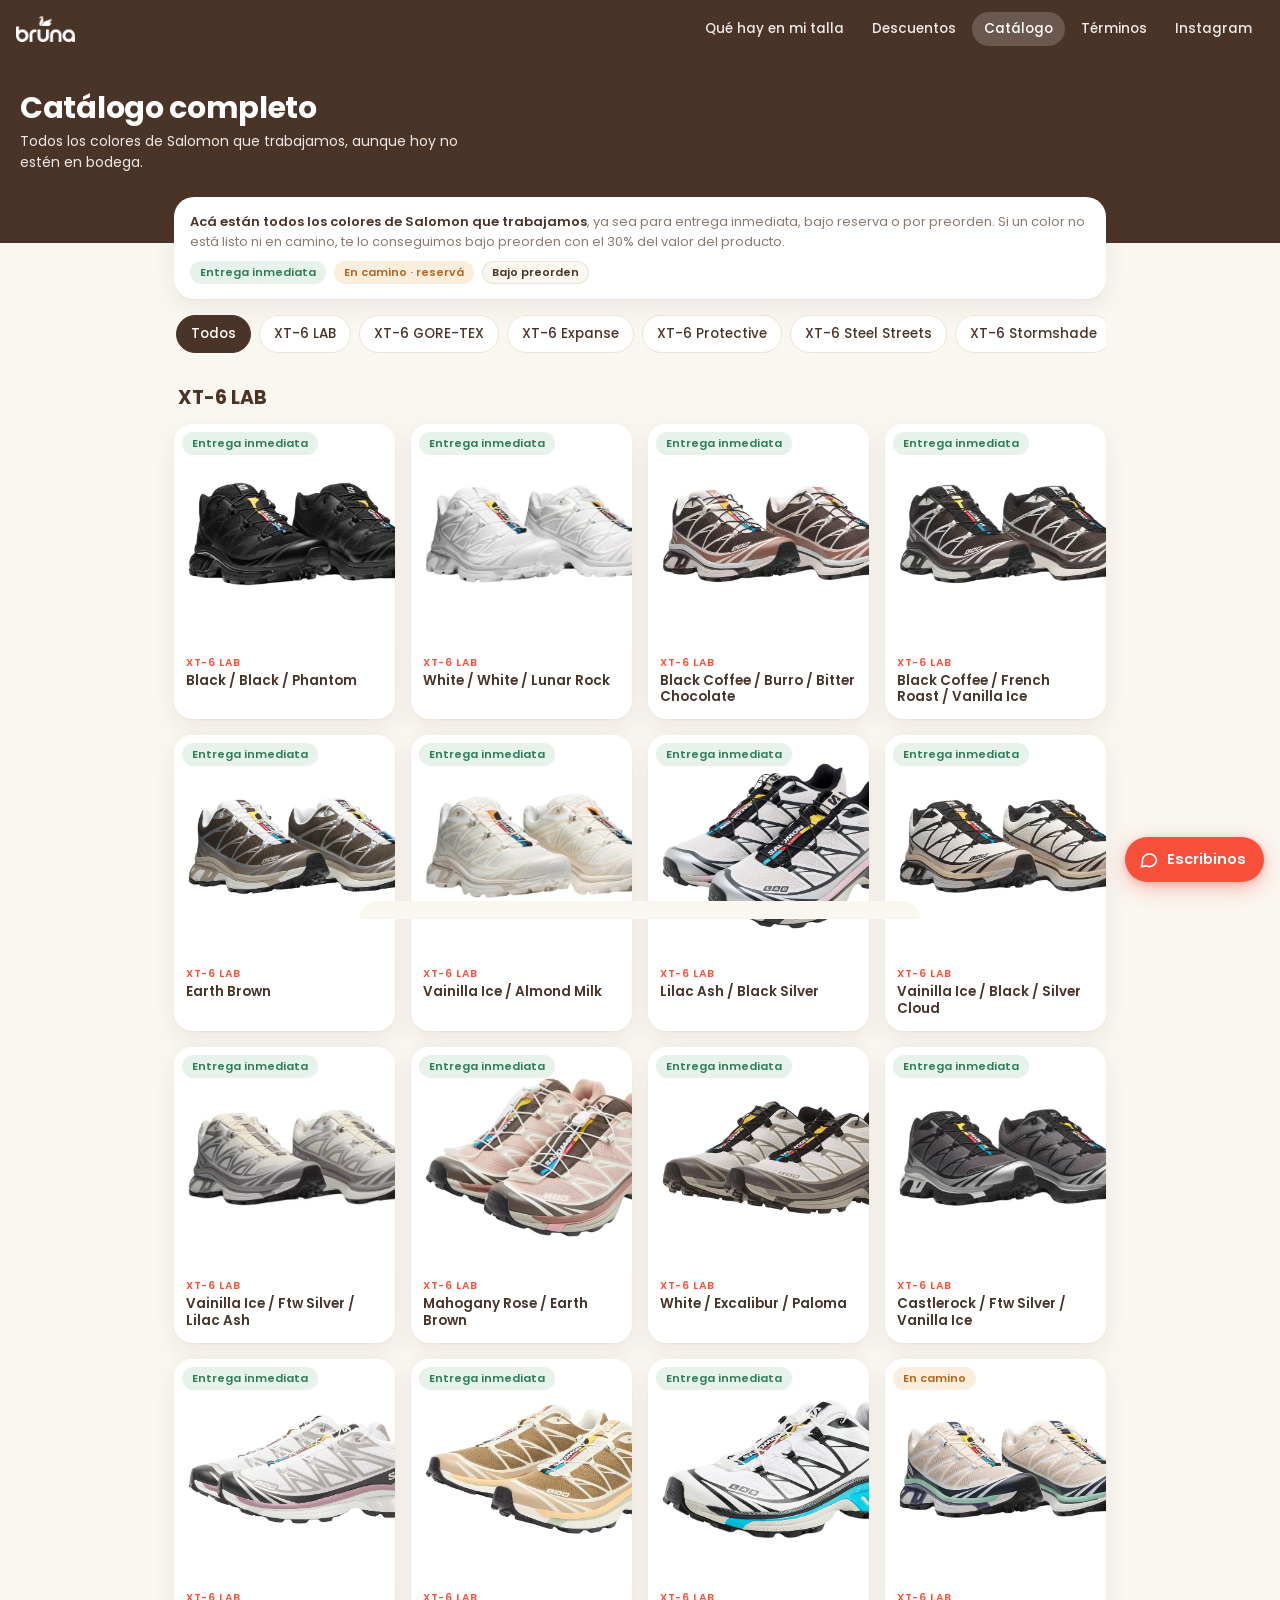
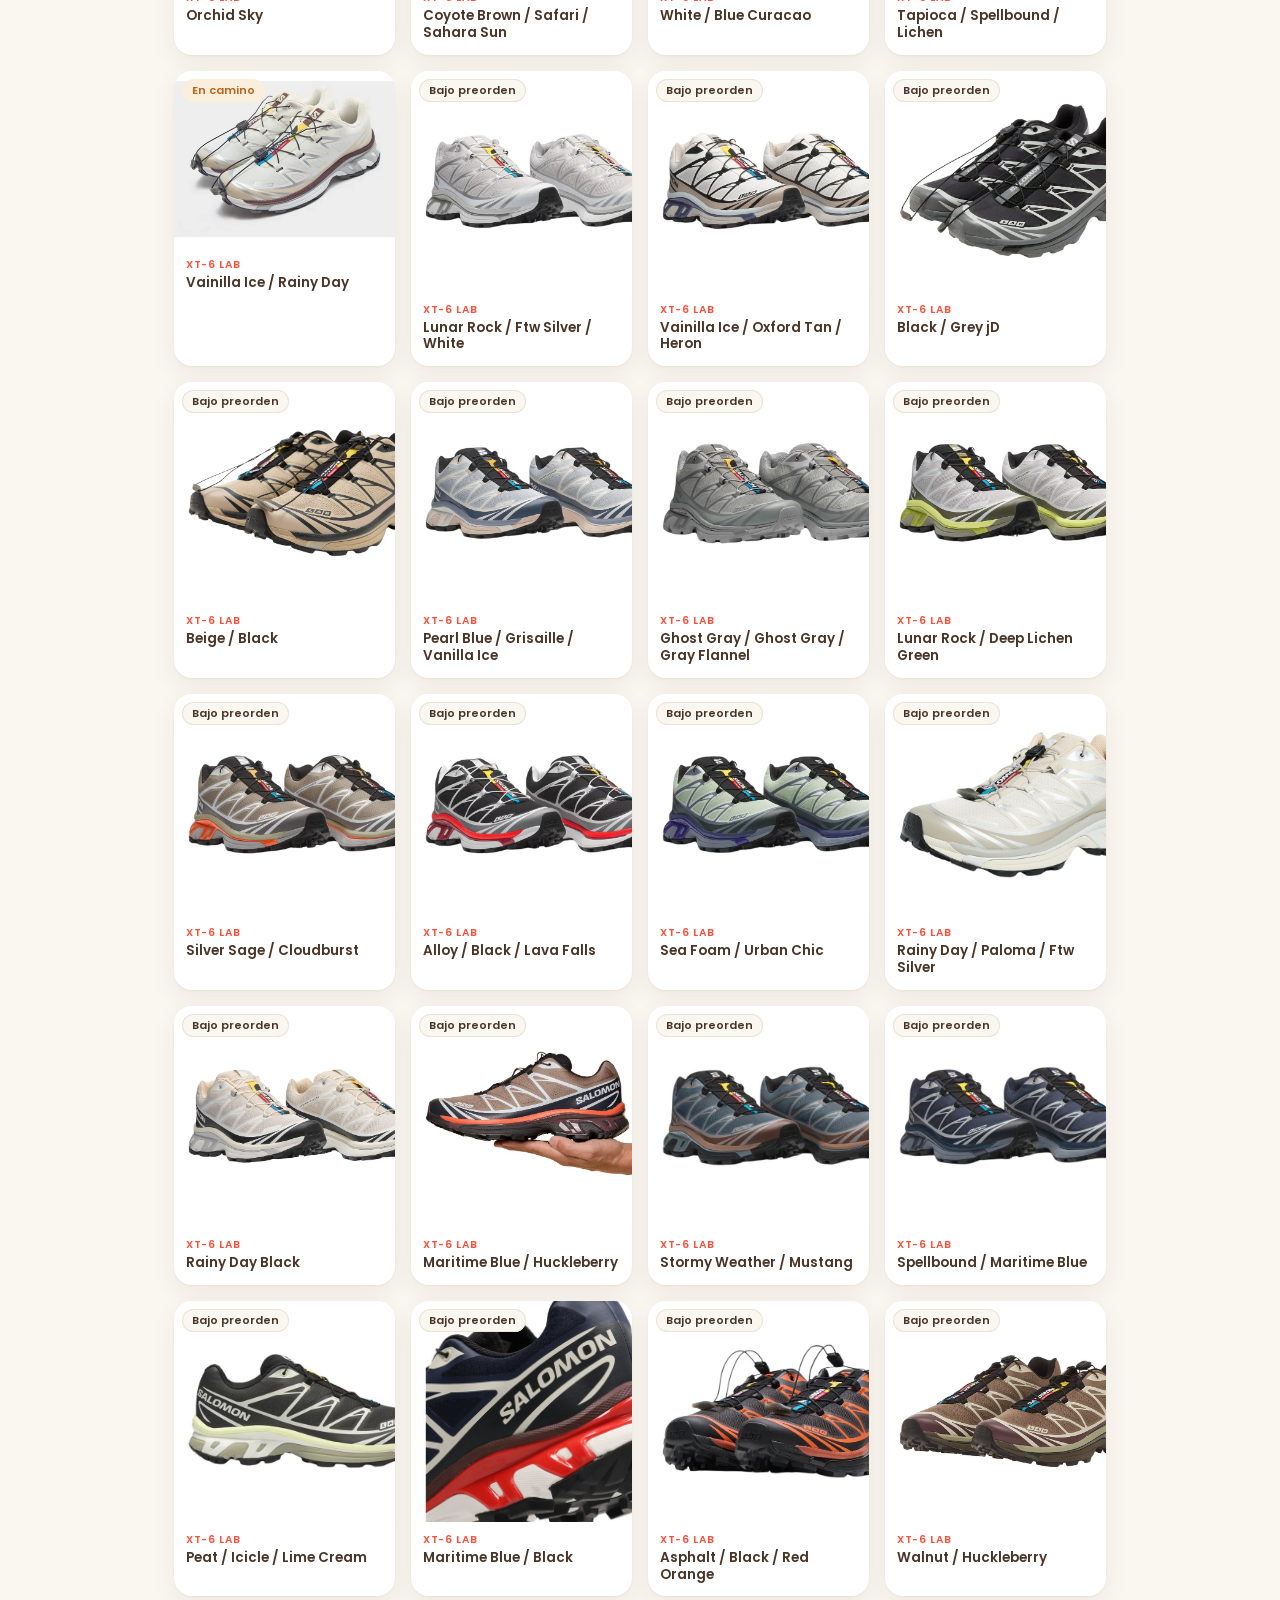
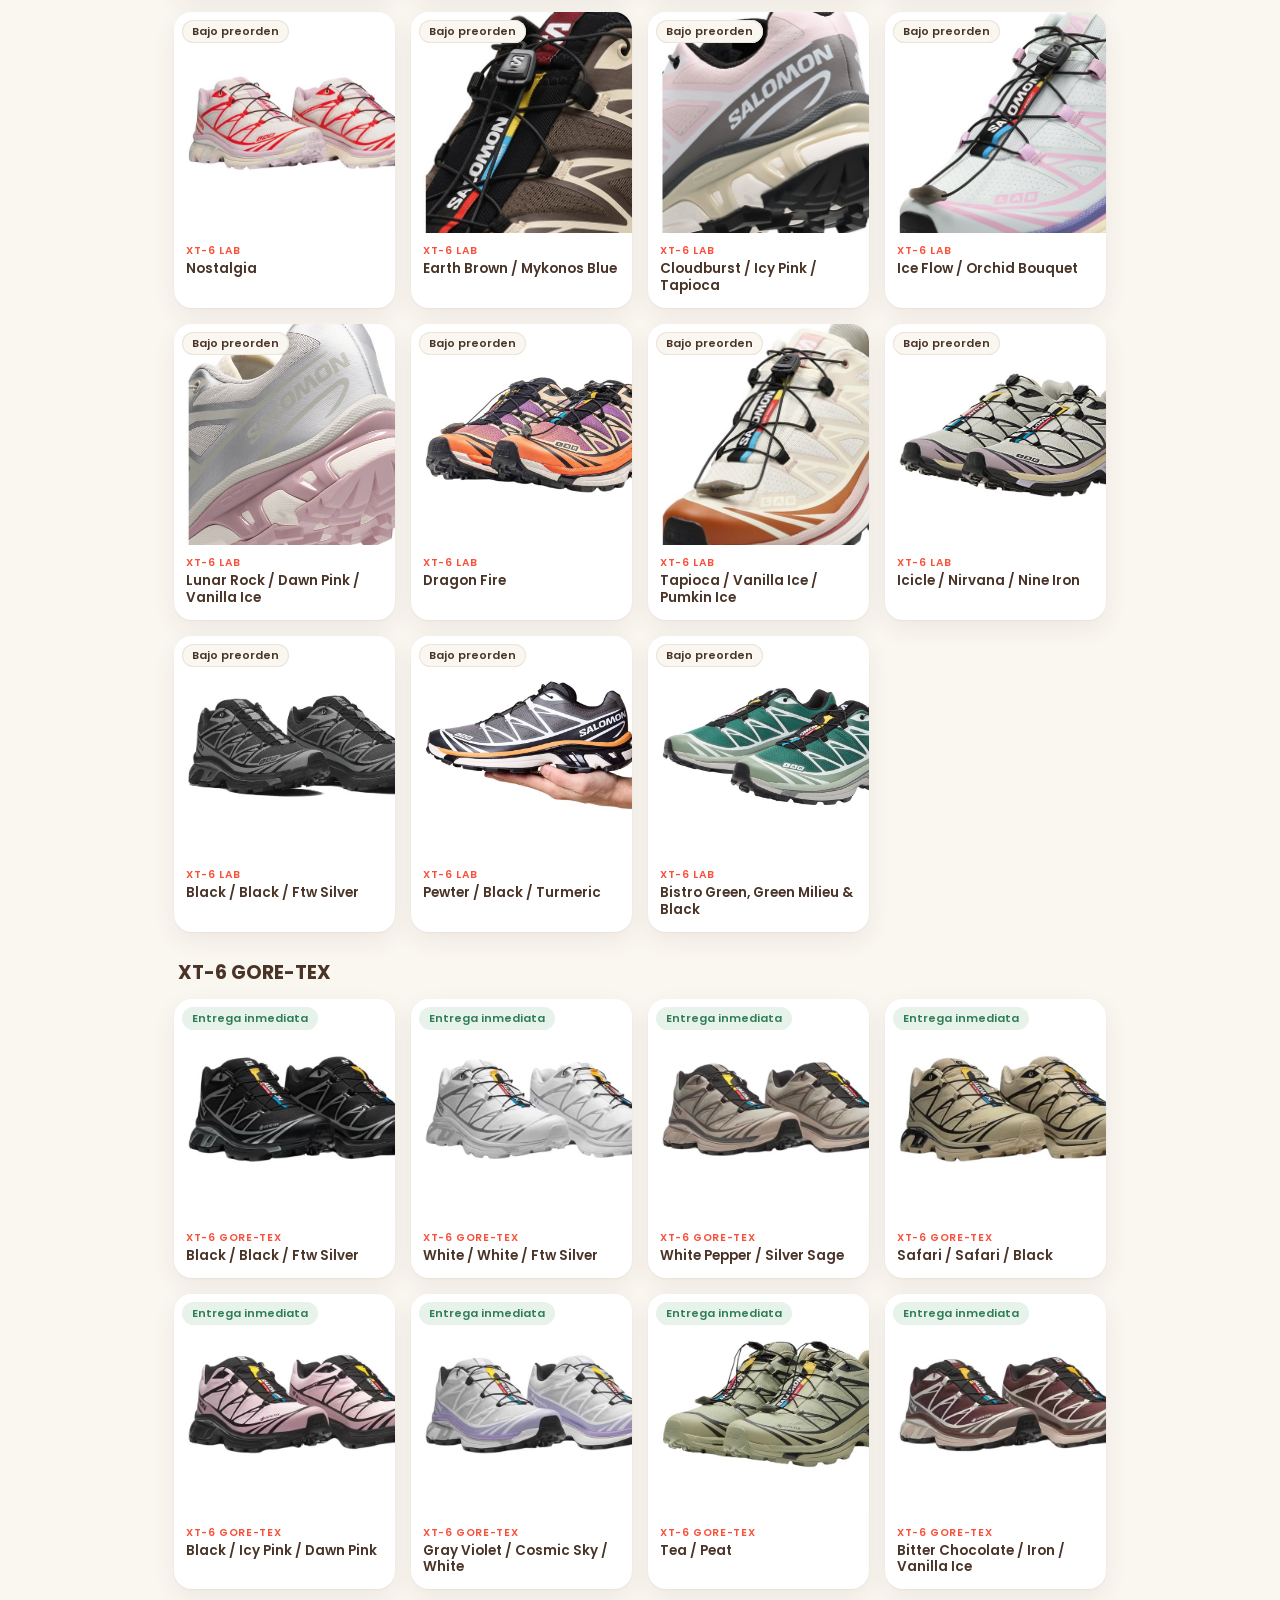
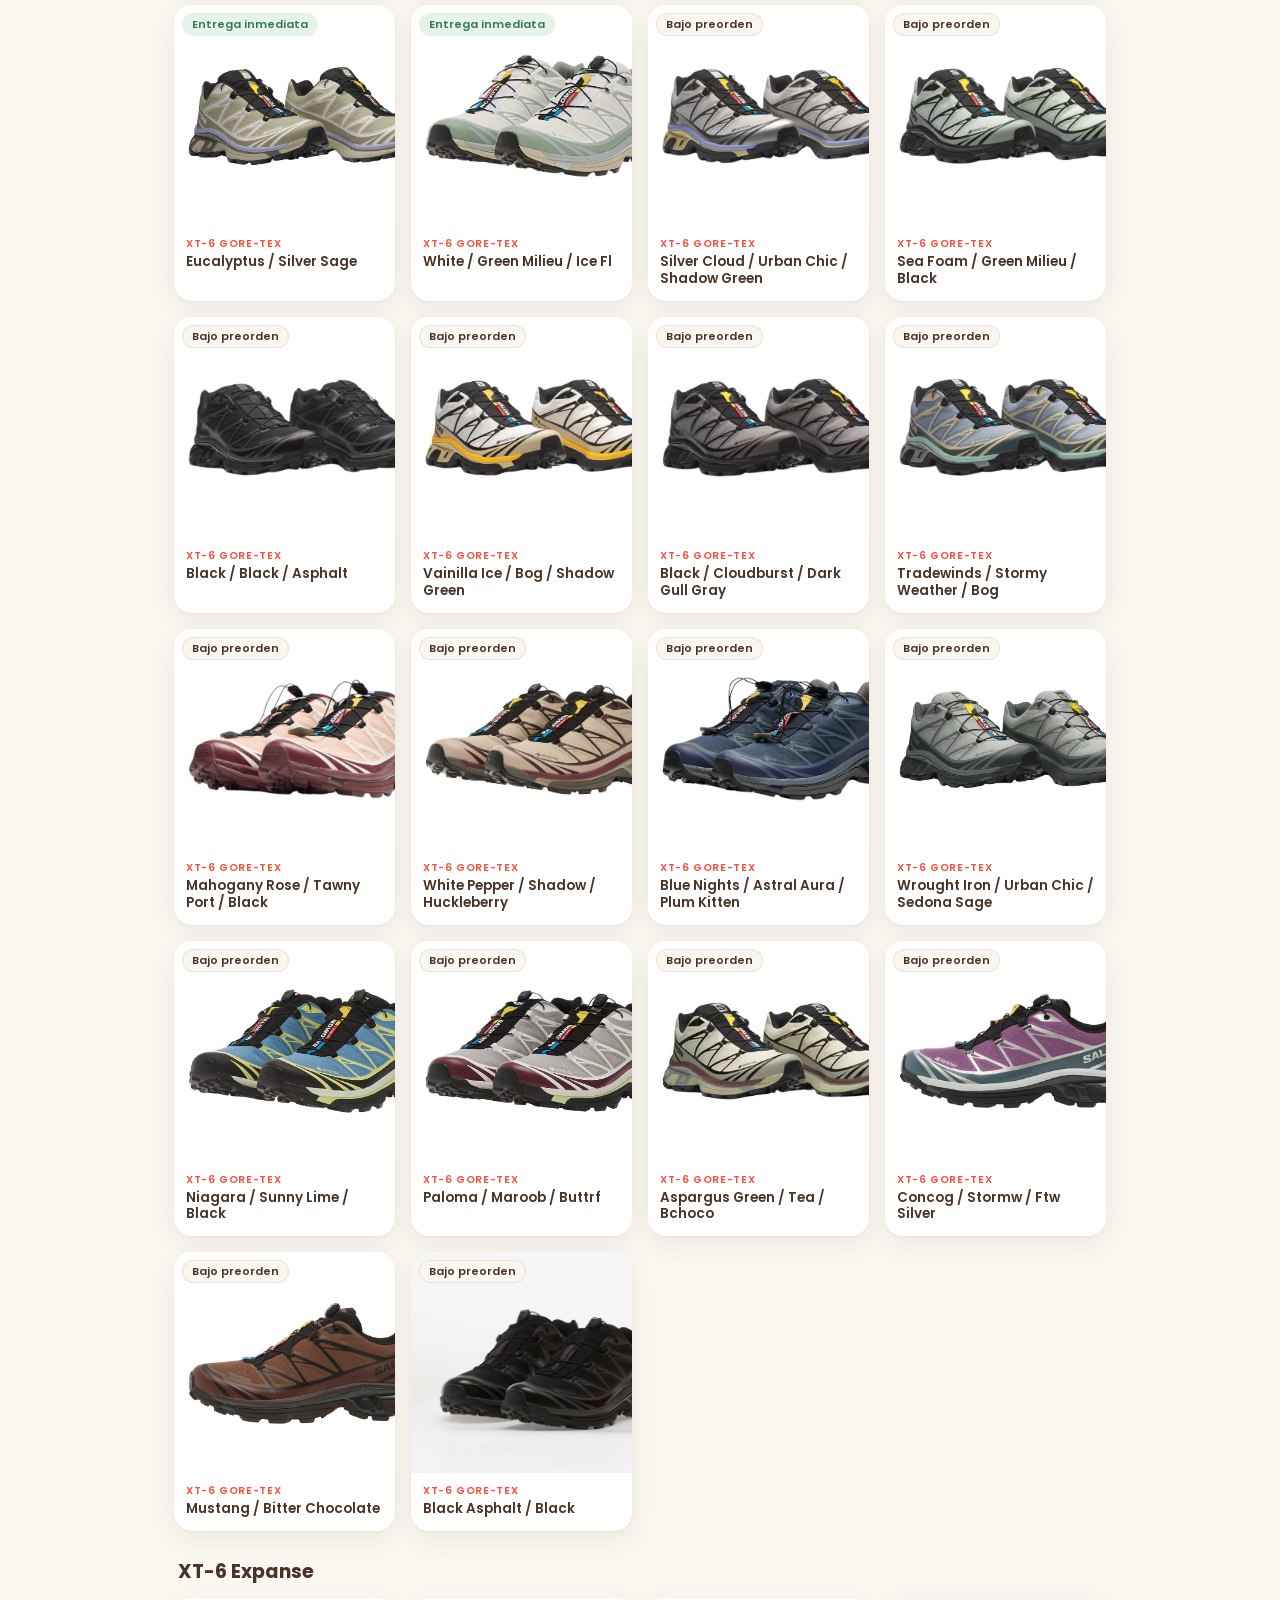
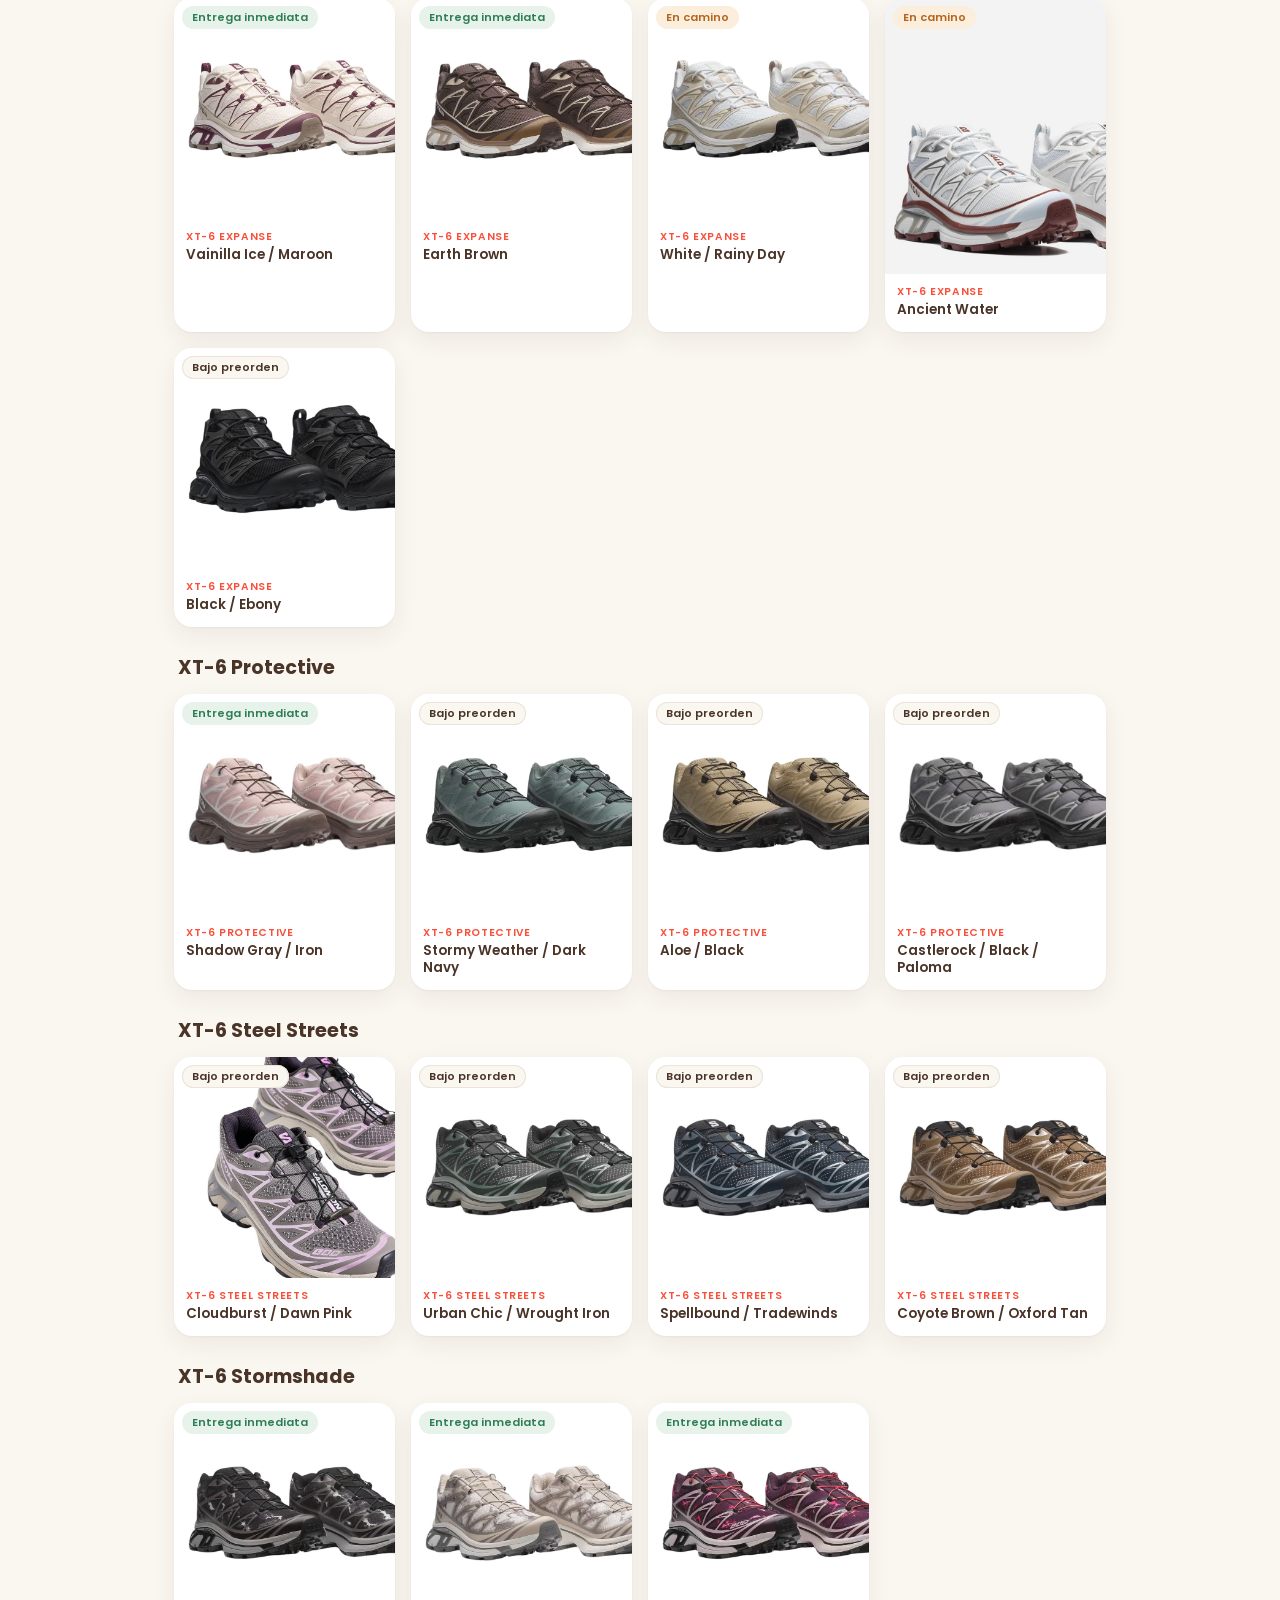
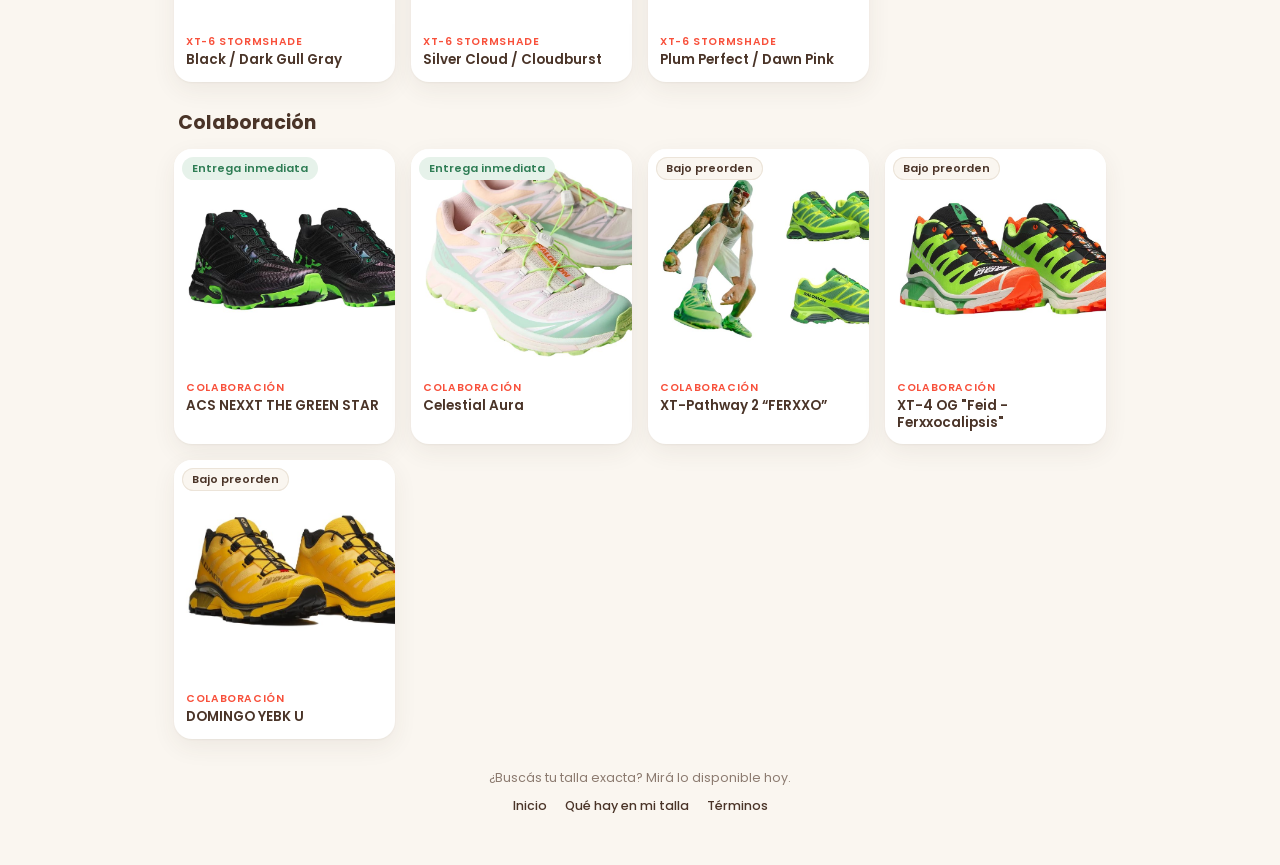
==== commit 20c92e8e: "Catálogo: ACS Nexxt Feid The Green Star ya no se ofrece bajo preorden Co-Authored-By: Claude Opus 5." ====
--- a/catalogo/index.html
+++ b/catalogo/index.html
@@ -125,12 +125,12 @@
 }
 
 function render(){
-  const lines = ORDER.filter(l => cat.some(c=>c.linea===l));
+  const lines = ORDER.filter(l => cat.some(c=>c.linea===l && !(c.sinPreorden && !status[c.id])));
   $("chips").innerHTML = ["Todos", ...lines].map(l => `<button class="${l===filtro?"on":""}" data-l="${esc(l)}">${esc(l==="XT-6"?"XT-6 LAB":l)}</button>`).join("");
   $("chips").querySelectorAll("button").forEach(b => b.onclick = () => { filtro = b.dataset.l; render(); });
   const show = filtro==="Todos" ? lines : [filtro];
   $("out").innerHTML = show.map(l => {
-    const items = cat.filter(c=>c.linea===l).sort((a,b)=>rank(a)-rank(b));
+    const items = cat.filter(c=>c.linea===l && !(c.sinPreorden && !status[c.id])).sort((a,b)=>rank(a)-rank(b));
     return `<h2>${esc(l==="XT-6"?"XT-6 LAB":l)}</h2><div class="grid">${items.map(card).join("")}</div>`;
   }).join("");
   $("out").querySelectorAll(".card").forEach(c => c.onclick = () => openSheet(c.dataset.id));
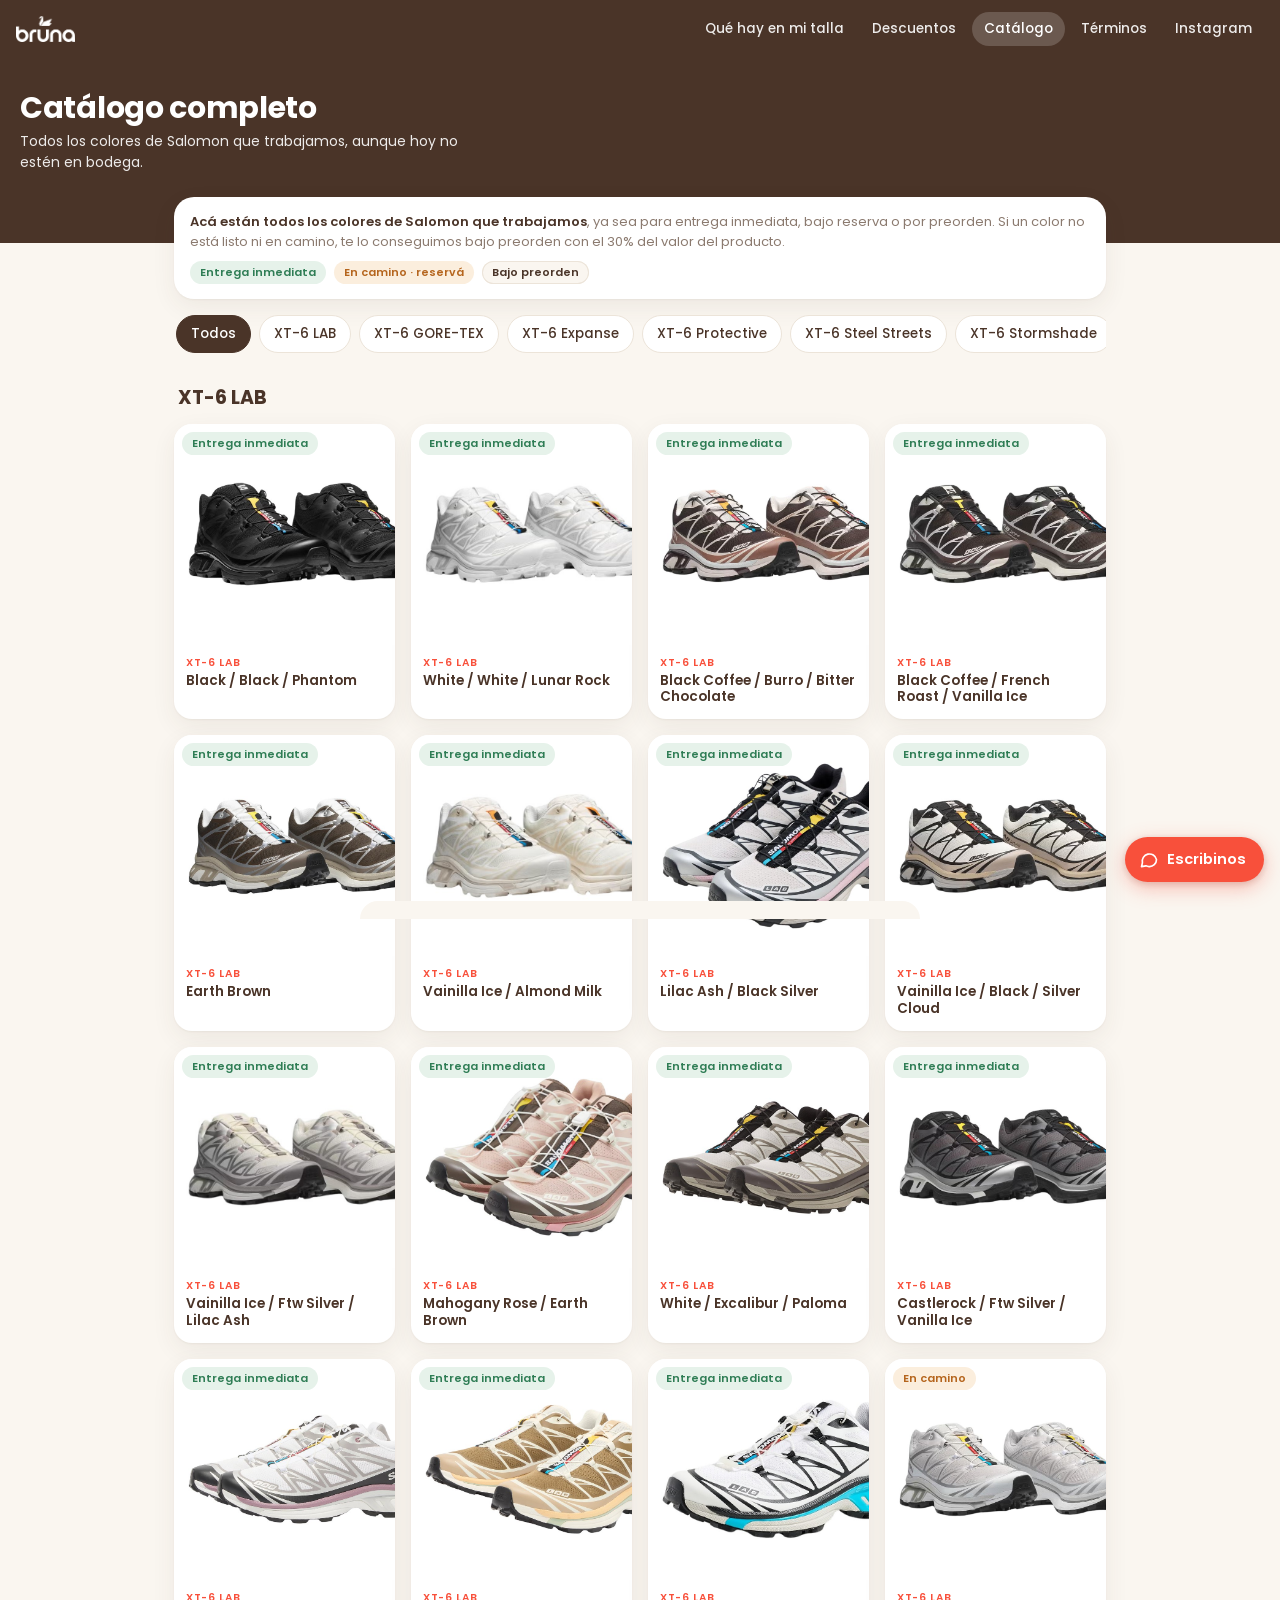
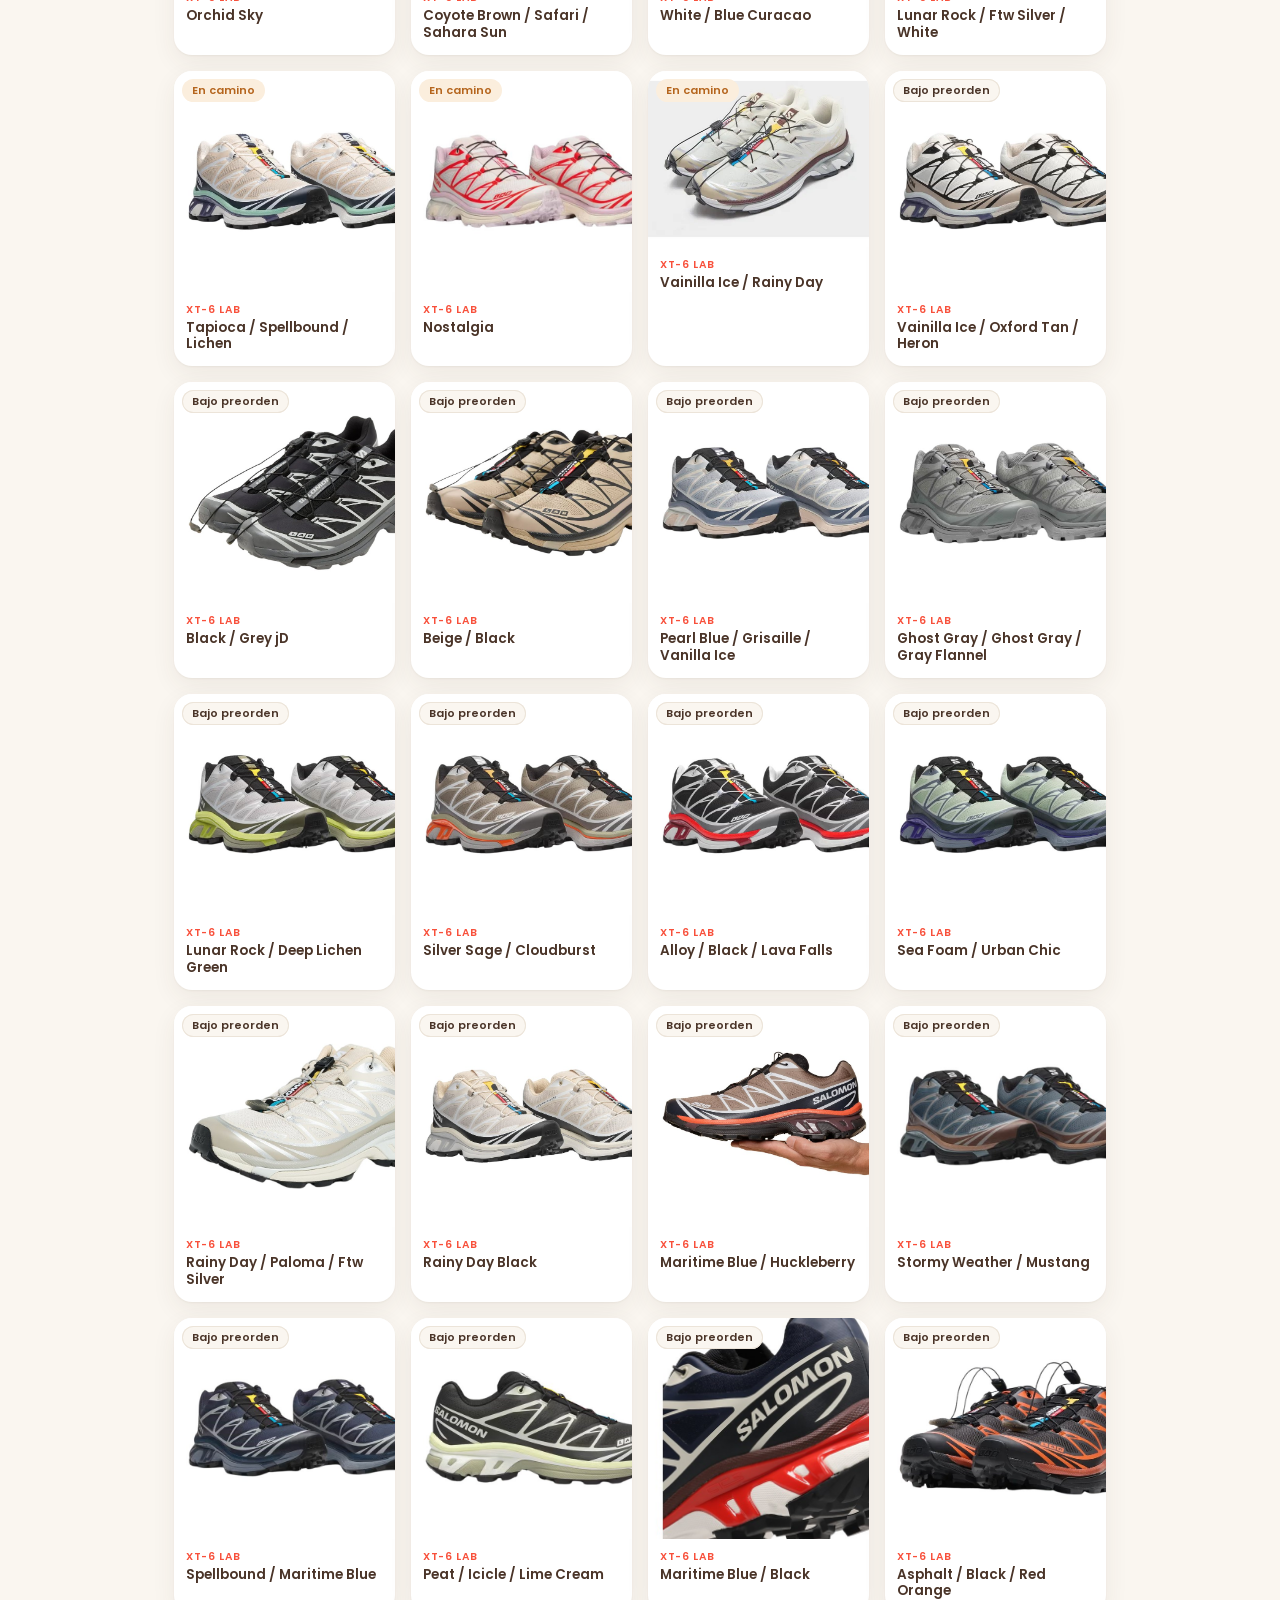
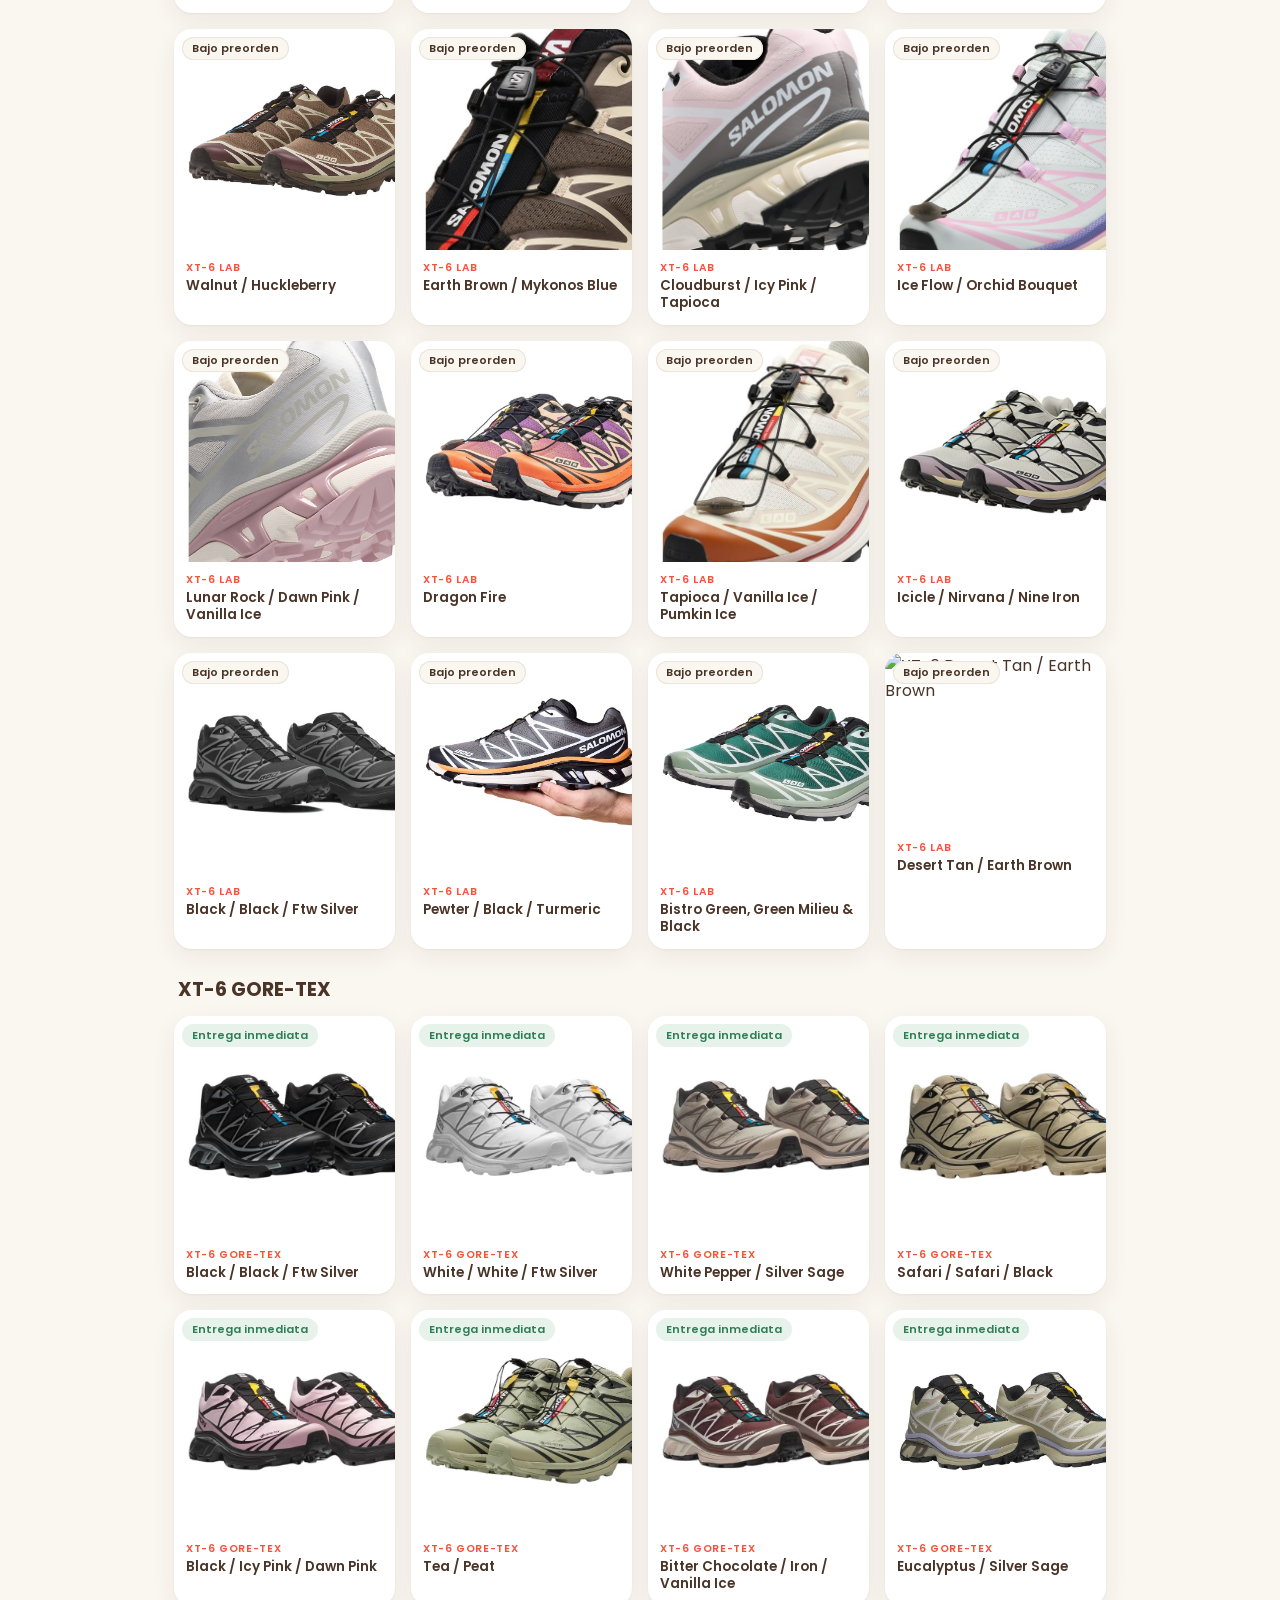
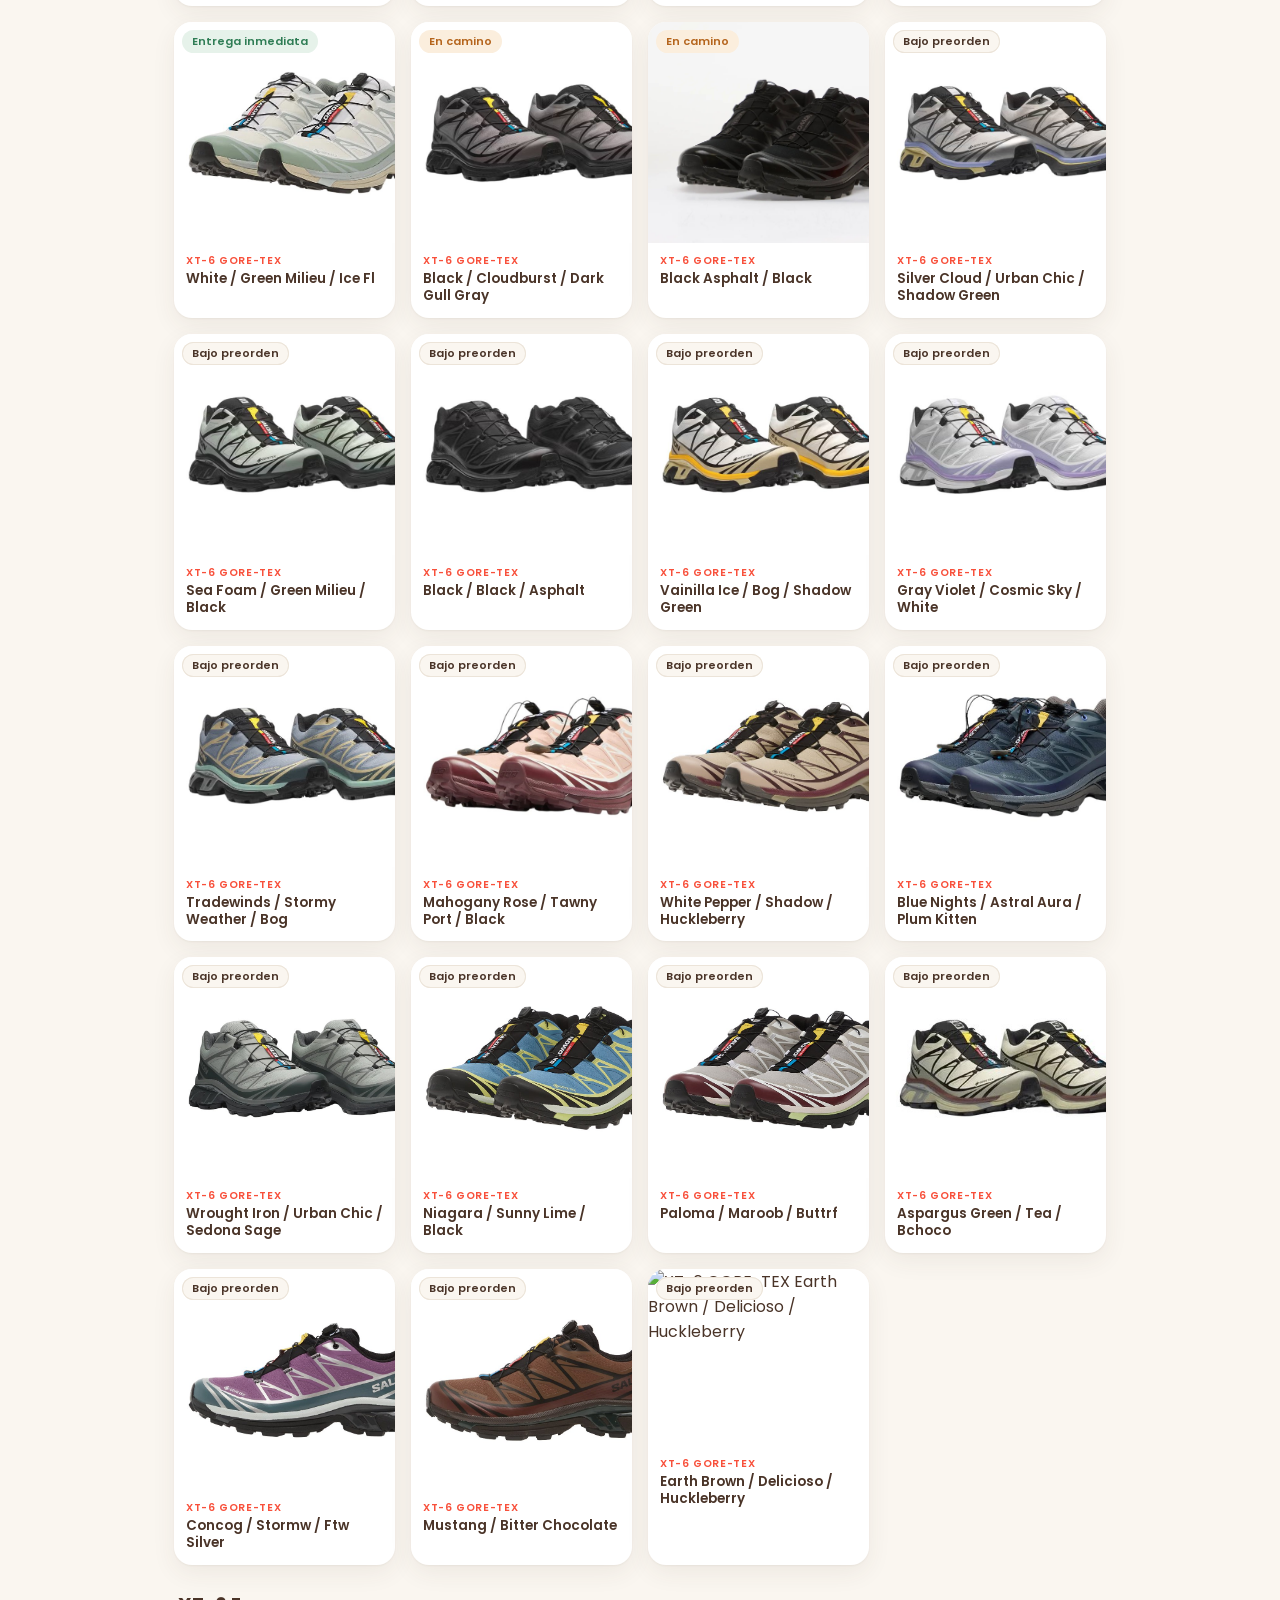
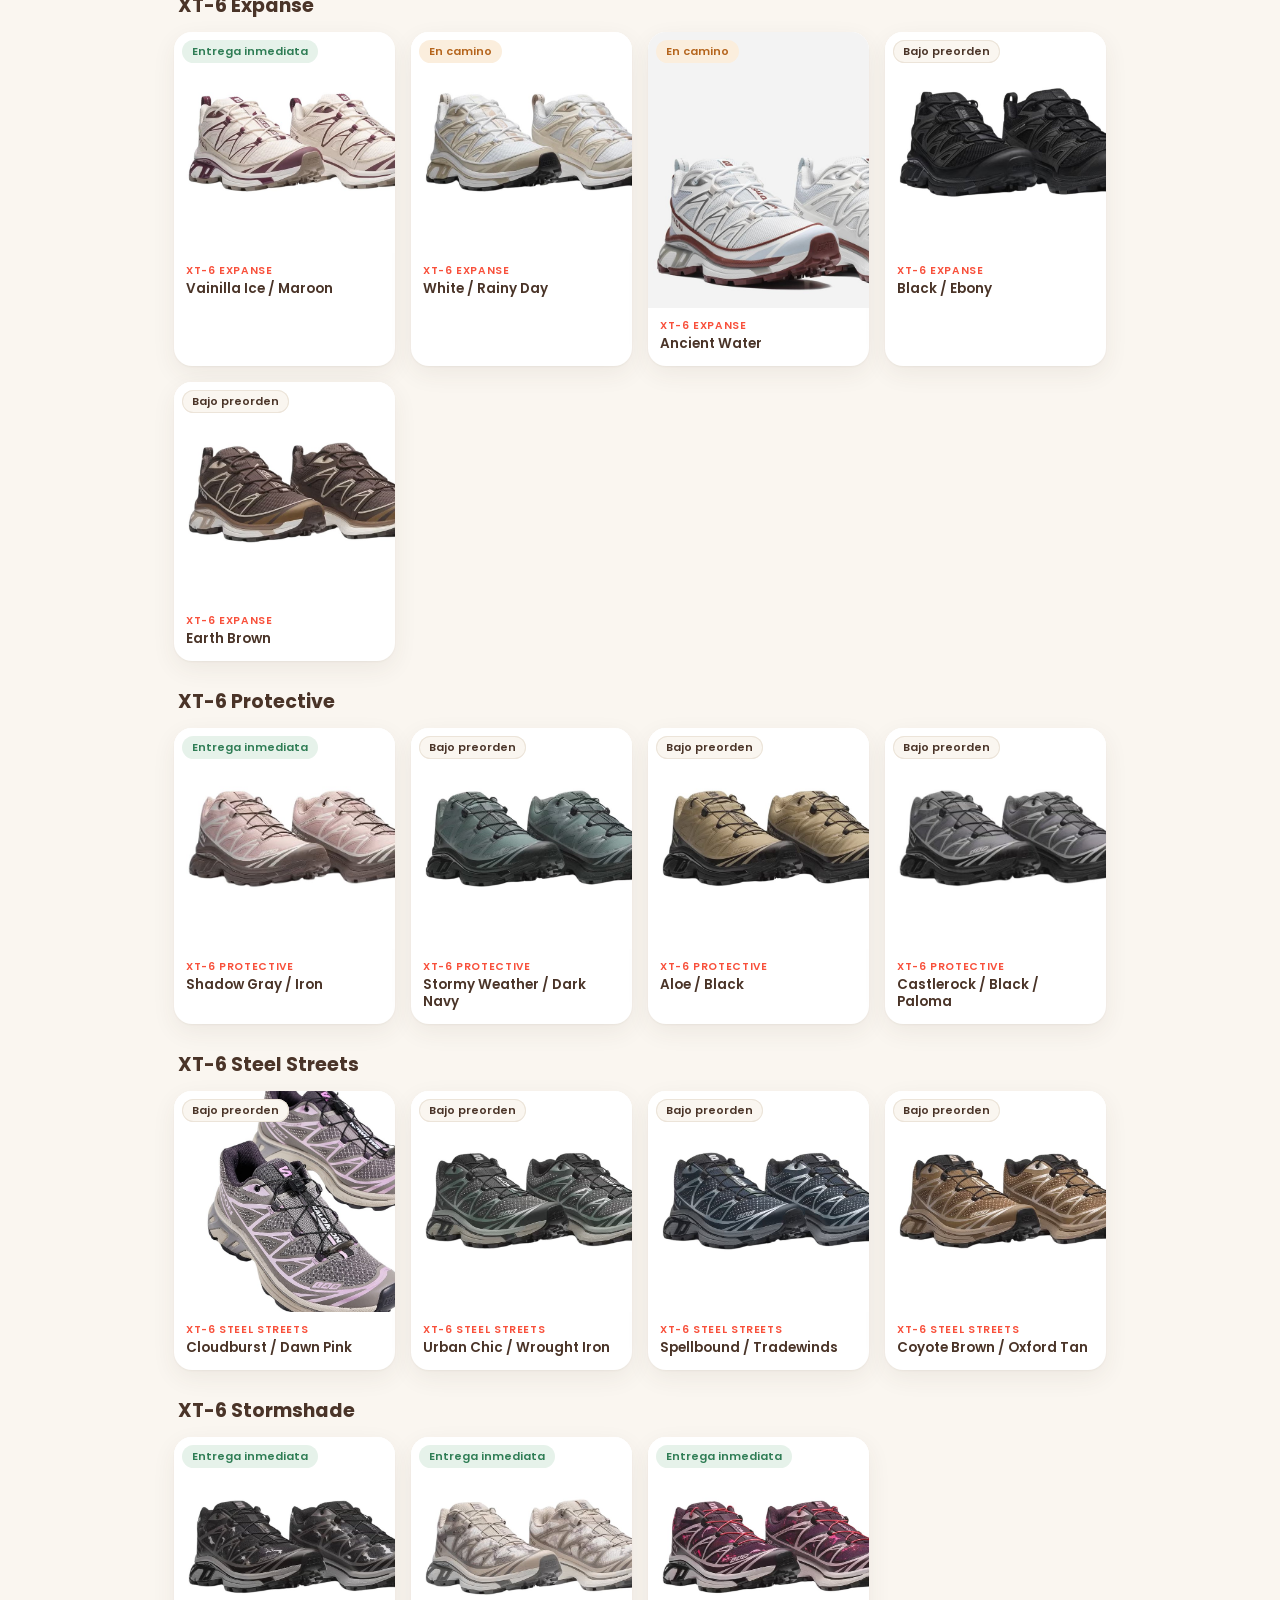
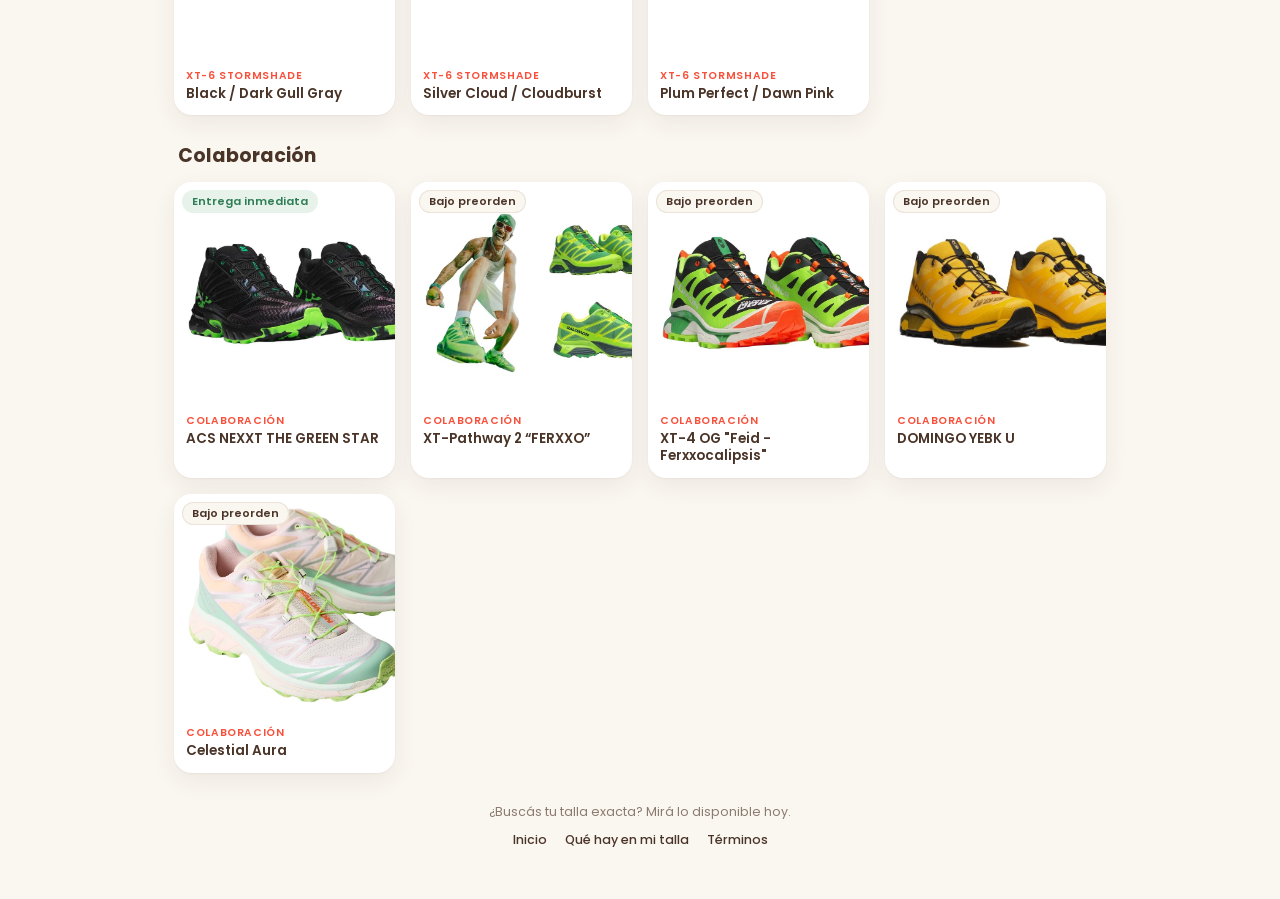
==== commit e7e3d31d: "Catálogo: XT-6 GTX Earth Brown/Delicioso/Huckleberry y XT-6 Desert Tan/Earth Brown con fotos Co-Auth" ====
--- a/catalogo/index.html
+++ b/catalogo/index.html
@@ -109,6 +109,7 @@
 const norm = c => String(c).toLowerCase().normalize("NFD").replace(/[̀-ͯ]/g,"").replace(/vanilla/g,"vainilla").replace(/grey/g,"gray").replace(/\s*\/\s*/g," / ").replace(/\s+/g," ").trim();
 const tok = c => norm(c).replace(/\bftw\b/g,"").split(" / ").map(s=>s.trim()).filter(Boolean);
 const lineOf = m => { m = m.toLowerCase(); return /gtx|gore/.test(m) ? "gtx" : /expanse/.test(m) ? "expanse" : /shadow|stormshade/.test(m) ? "stormshade" : /protective/.test(m) ? "protective" : /steel/.test(m) ? "steel" : /xt-6/.test(m) ? "xt-6" : "otro"; };
+const imgSrc = p => /^https?:\/\//.test(p) ? p : "../stock/" + p;
 const pretty = c => String(c).replace(/\s*\/\s*/g," / ").replace(/^Vanilla/i,"Vainilla");
 const ORDER = ["XT-6","XT-6 GORE-TEX","XT-6 Expanse","XT-6 Protective","XT-6 Steel Streets","XT-6 Stormshade","Colaboración"];
 const ST = {l:["l","Entrega inmediata"], c:["c","En camino"], p:["p","Bajo preorden"]};
@@ -138,7 +139,7 @@
 const rank = c => ({l:0,c:1,p:2})[status[c.id]||"p"];
 function card(c){
   const [cls, txt] = ST[status[c.id]||"p"];
-  return `<button class="card" data-id="${esc(c.id)}"><div class="ph"><img src="../stock/${esc(c.producto)}" alt="${esc(c.linea+" "+c.color)}" loading="lazy"><span class="pill ${cls}">${txt}</span></div>
+  return `<button class="card" data-id="${esc(c.id)}"><div class="ph"><img src="${esc(imgSrc(c.producto))}" alt="${esc(c.linea+" "+c.color)}" loading="lazy"><span class="pill ${cls}">${txt}</span></div>
     <div class="tx"><div class="ln">${esc(c.linea==="XT-6"?"XT-6 LAB":c.linea)}</div><div class="cl">${esc(pretty(c.color))}</div></div></button>`;
 }
 function openSheet(id){
@@ -153,7 +154,7 @@
              : s==="c" ? "Viene en camino. Podés asegurarlo desde ya con una reserva o un apartado."
              : "Hoy no está en bodega ni en camino, pero lo trabajamos bajo preorden: te lo conseguimos con el 30% del valor del producto.";
   $("sheet").innerHTML = `<button class="x" id="cx" aria-label="Cerrar">×</button>
-    <div class="gal"><img src="../stock/${esc(c.producto)}" alt="">${c.ambiente?`<img src="../stock/${esc(c.ambiente)}" alt="">`:""}</div>
+    <div class="gal"><img src="${esc(imgSrc(c.producto))}" alt="">${c.ambiente?`<img src="${esc(imgSrc(c.ambiente))}" alt="">`:""}</div>
     <div class="body"><div class="ln">${esc(c.linea==="XT-6"?"XT-6 LAB":c.linea)}</div><h3>${esc(pretty(c.color))}</h3>
       <span class="pill ${cls}">${txt}</span><div class="st">${info}</div>
       <div class="btns">
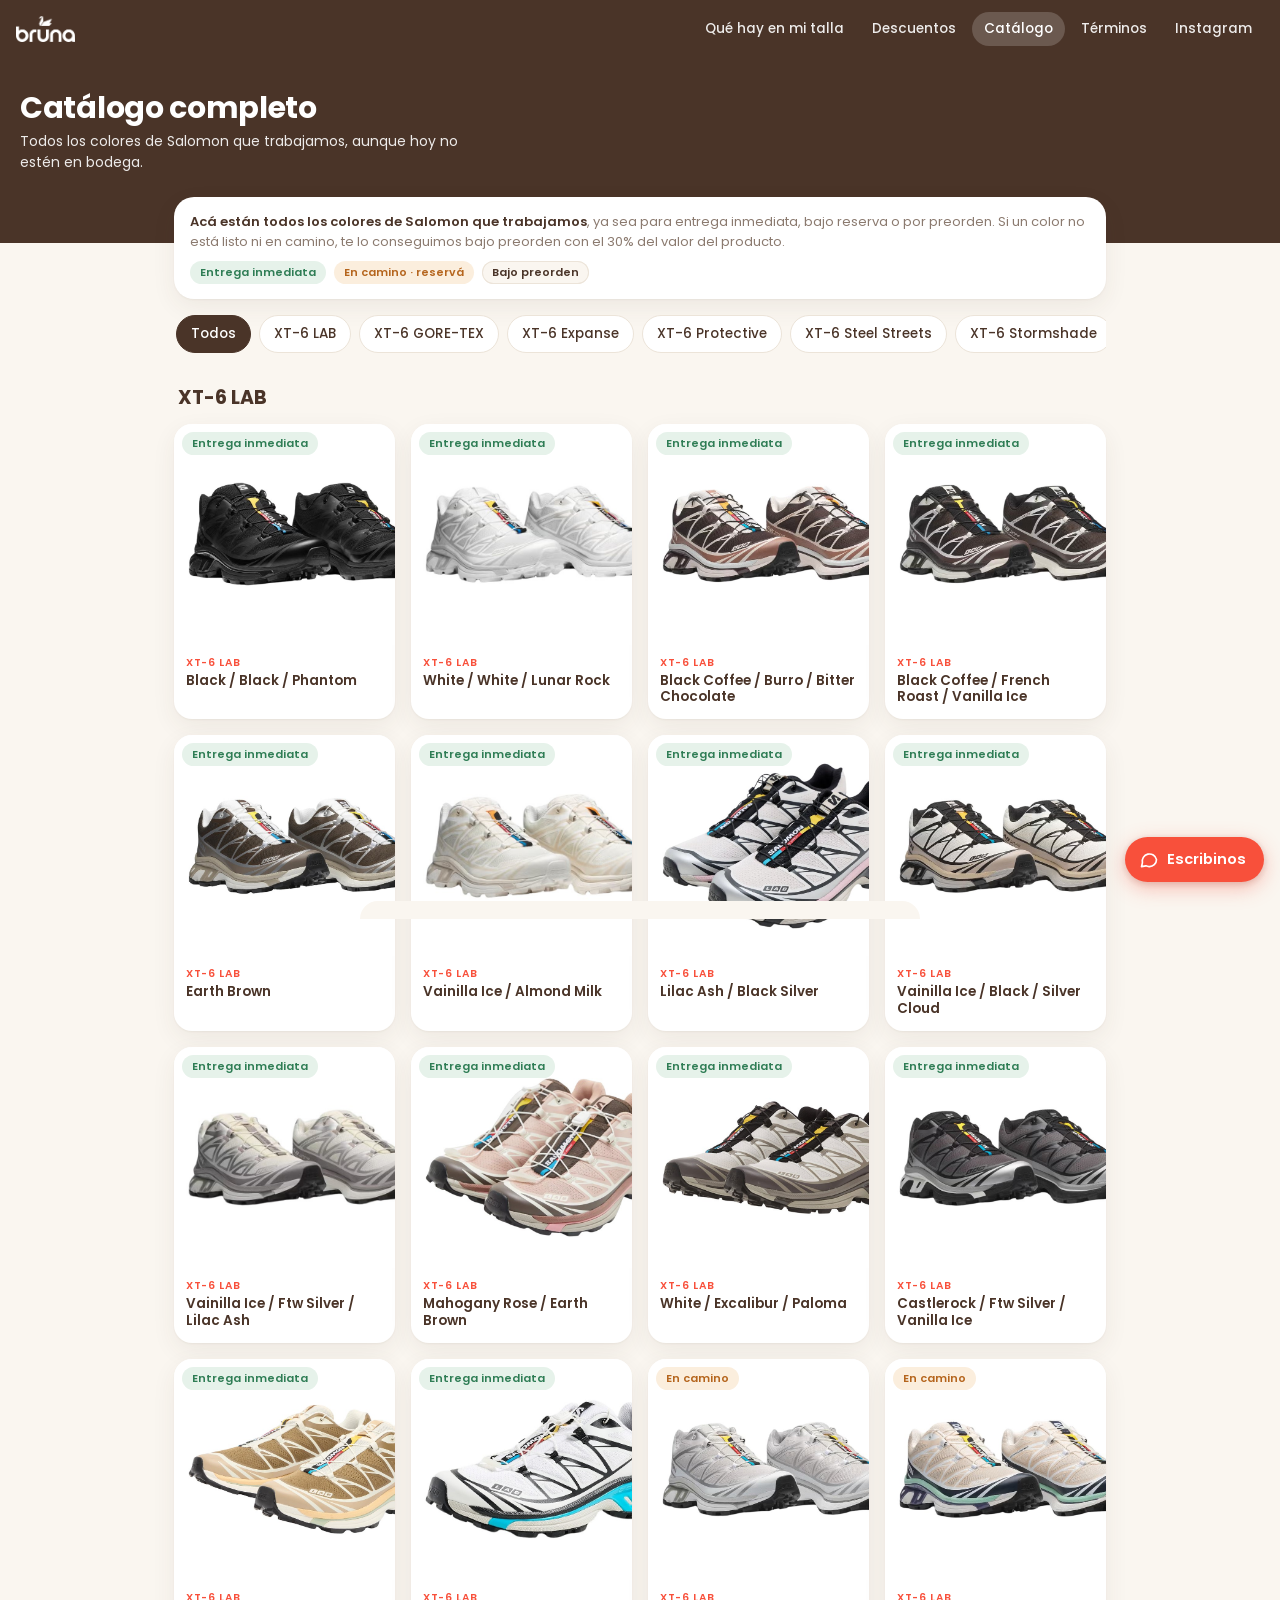
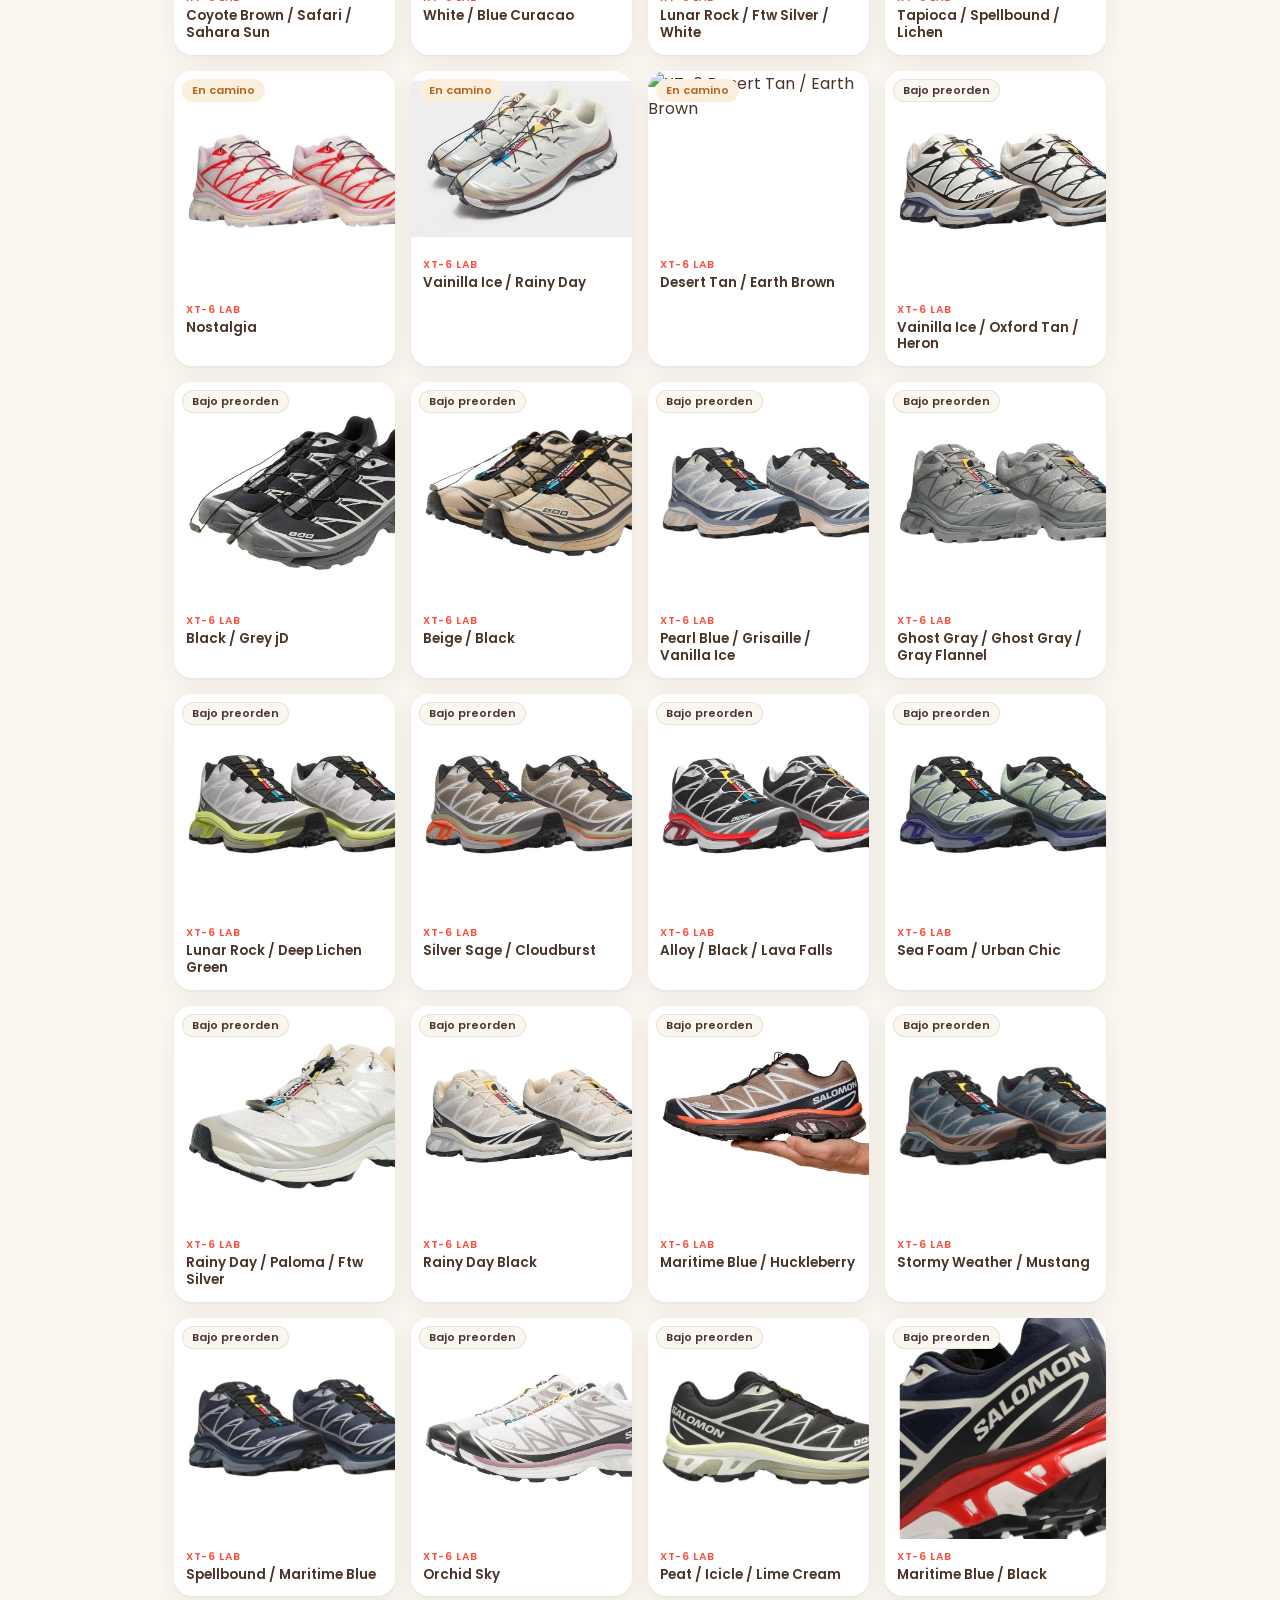
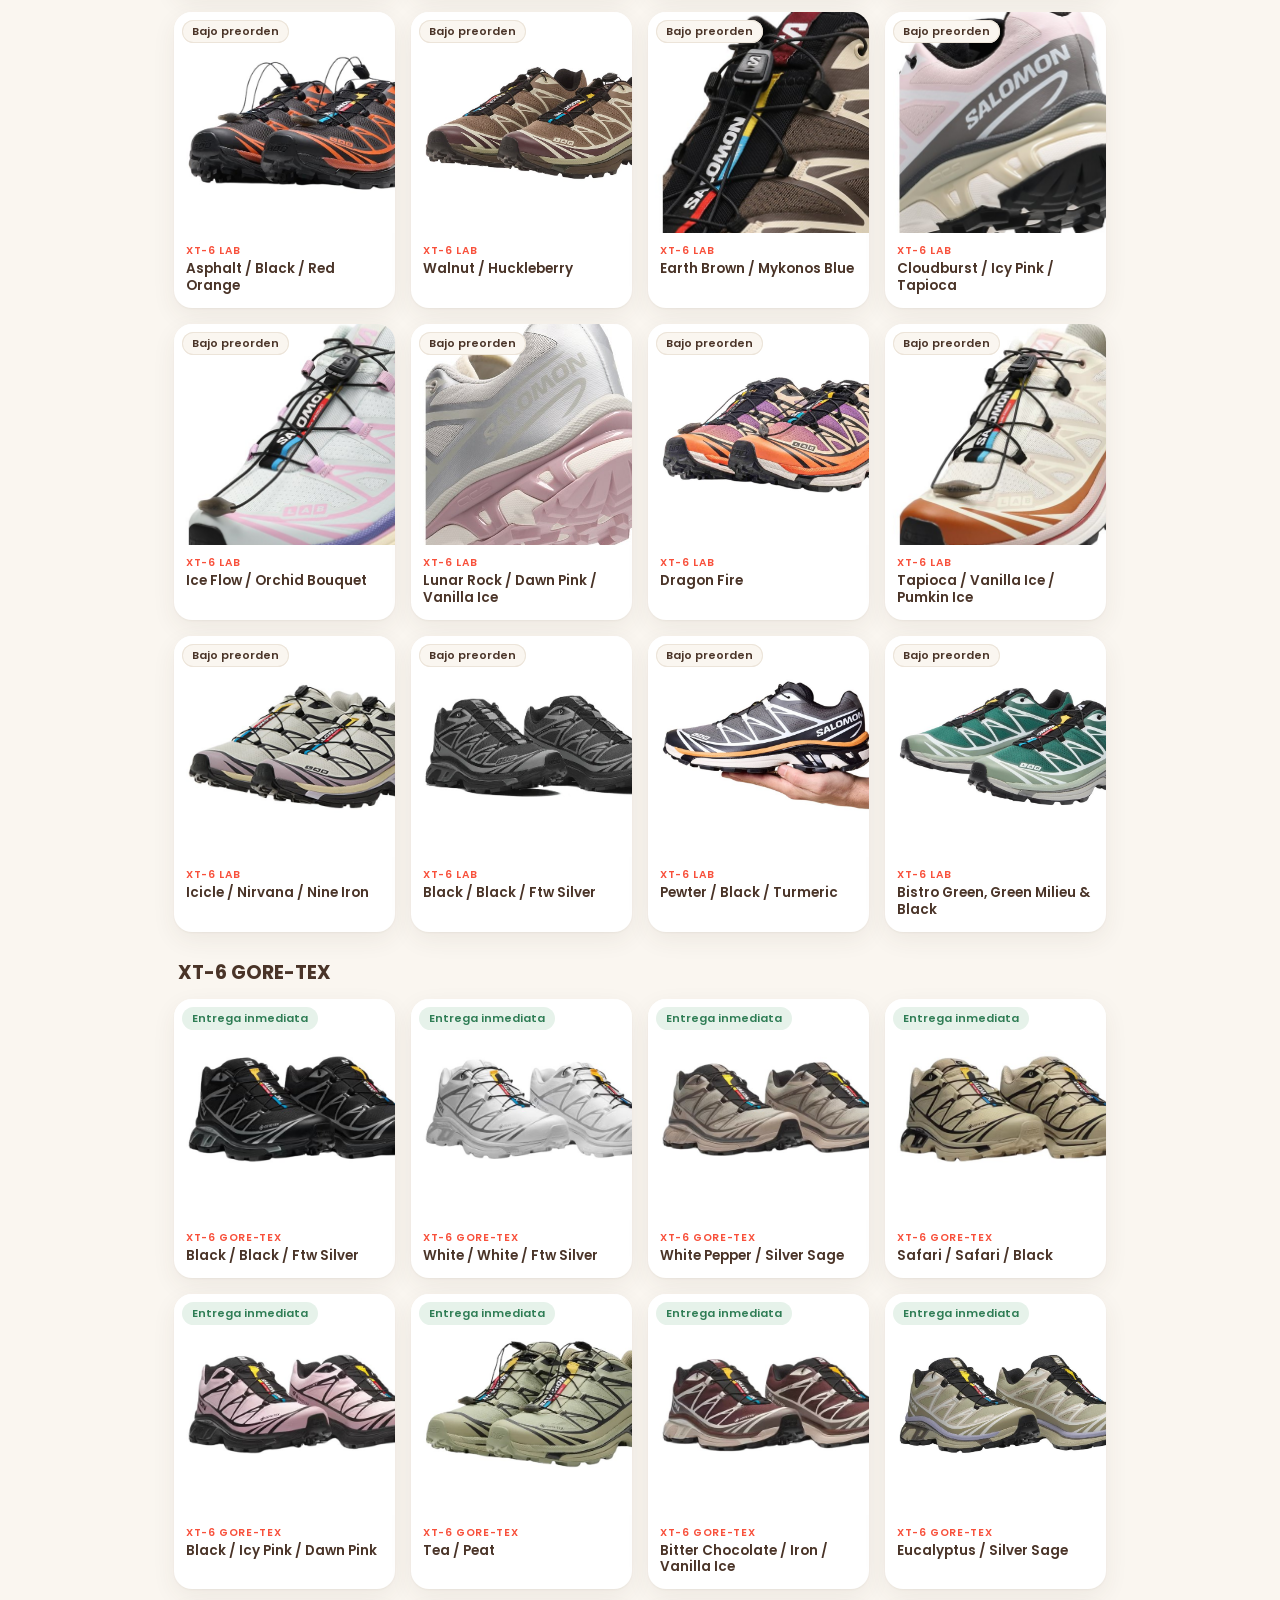
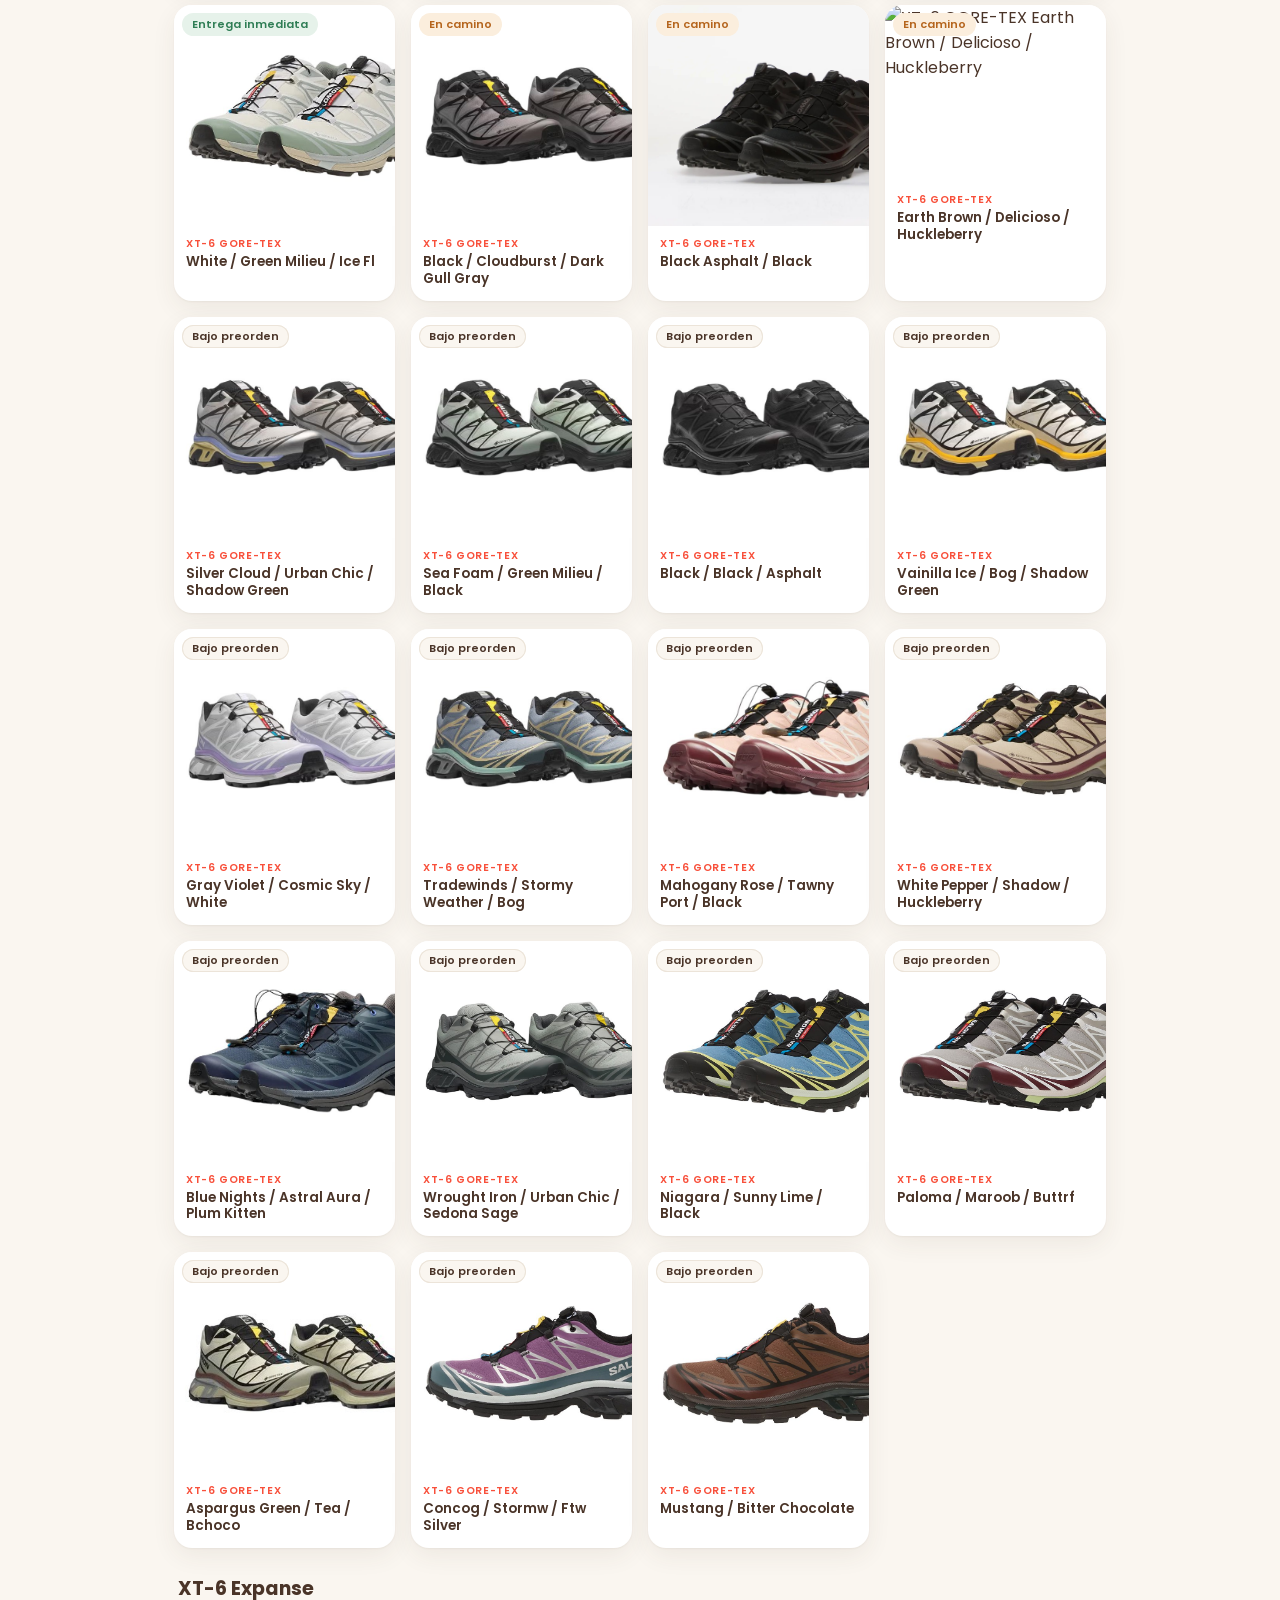
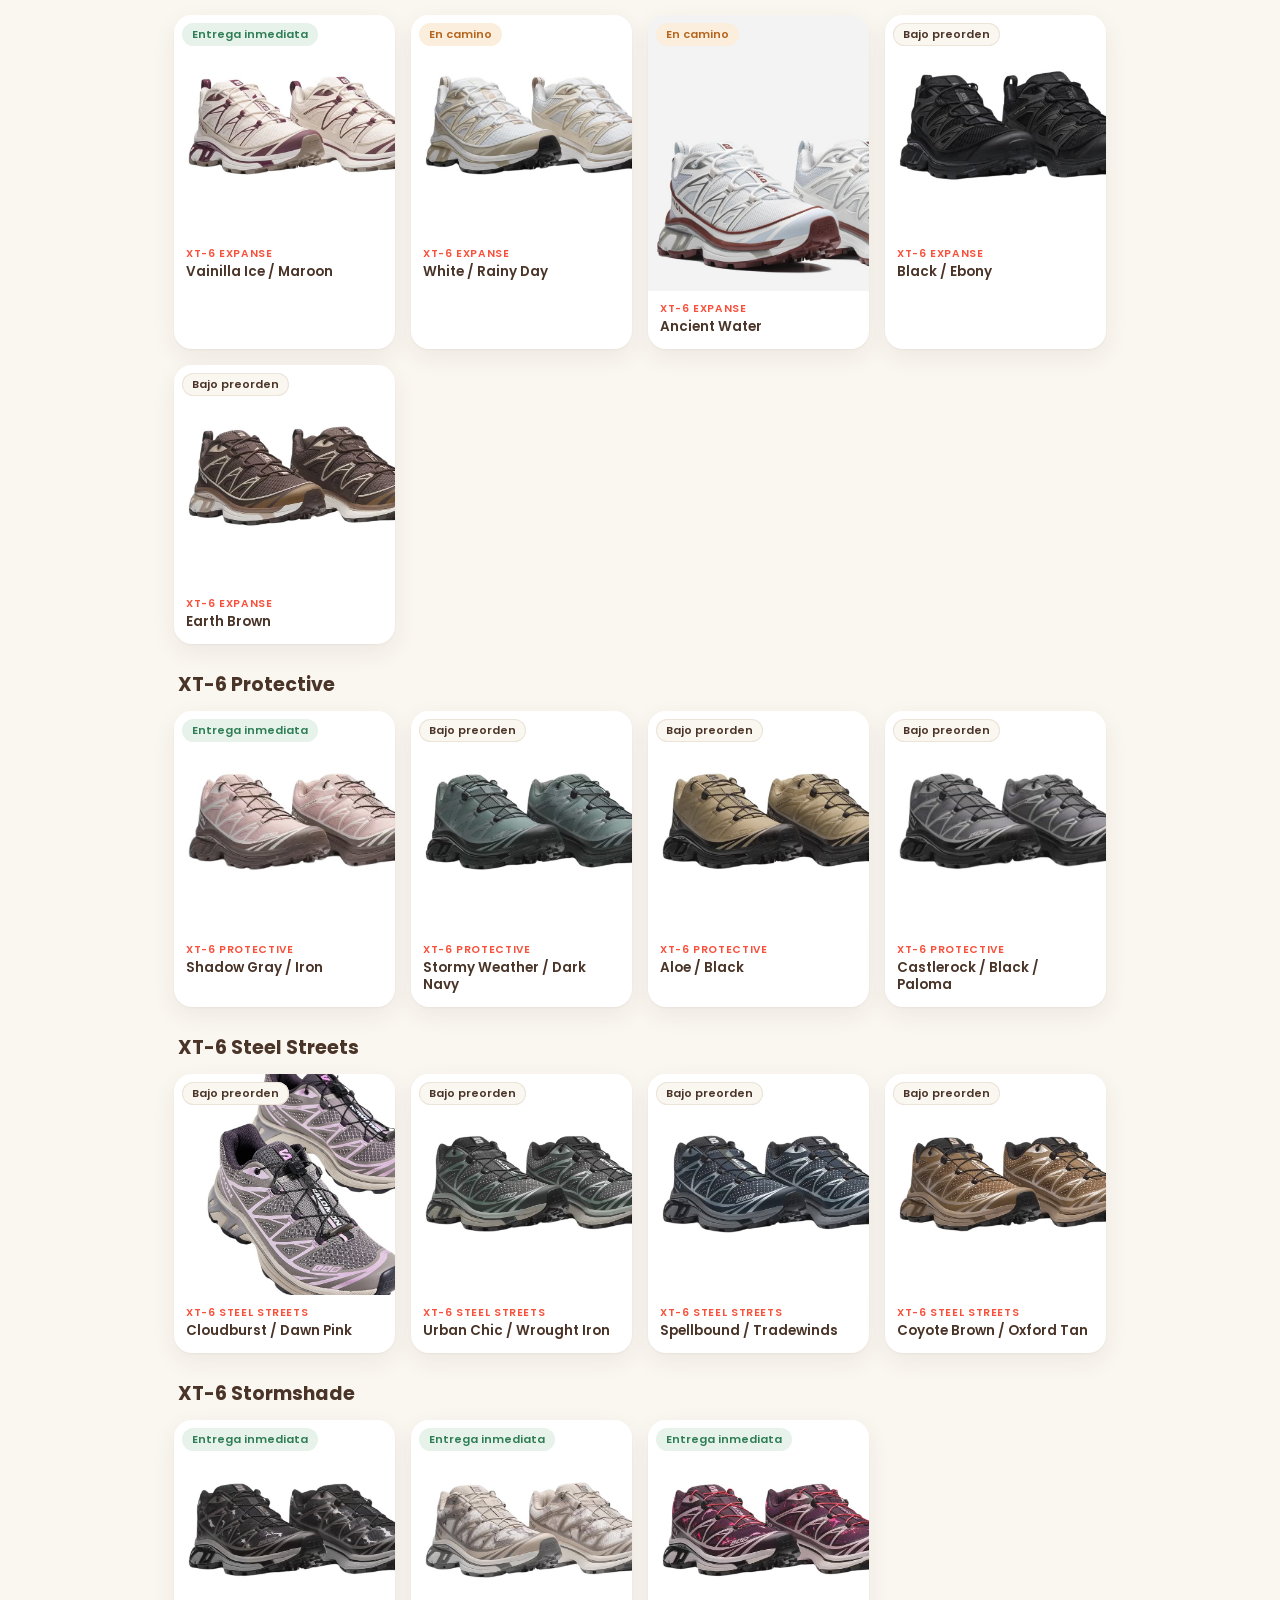
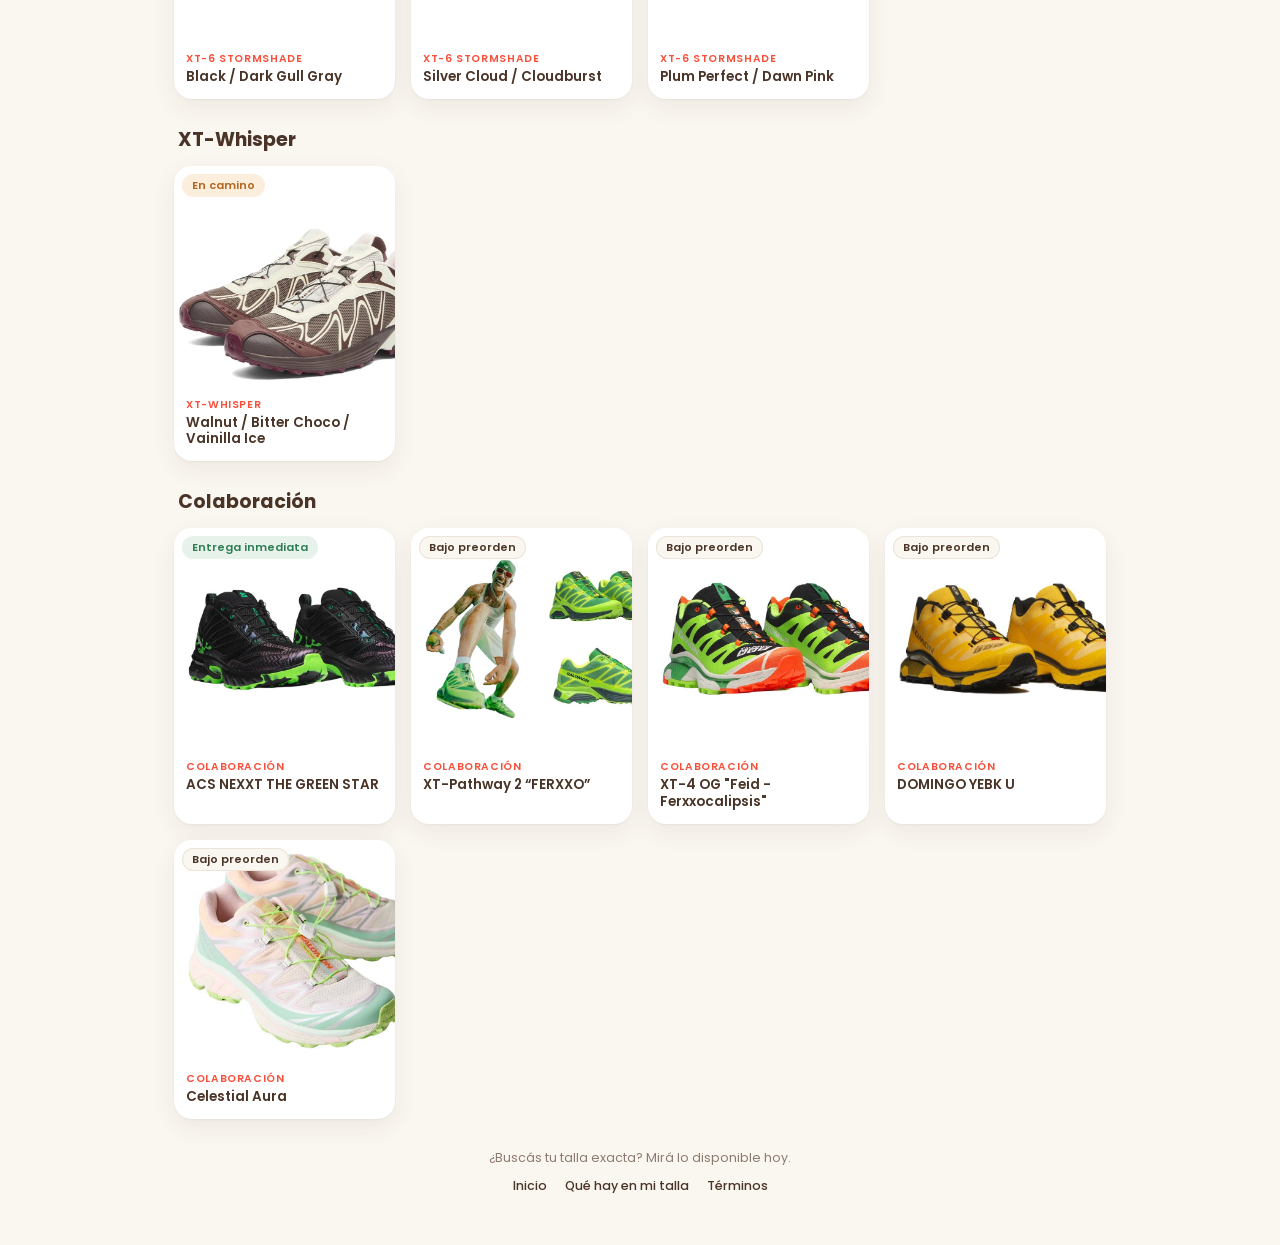
==== commit 1243c468: "Fotos y catálogo: Salomon XT-Whisper Walnut / Bitter Choco / Vainilla Ice Co-Authored-By: Claude Opu" ====
--- a/catalogo/index.html
+++ b/catalogo/index.html
@@ -111,7 +111,7 @@
 const lineOf = m => { m = m.toLowerCase(); return /gtx|gore/.test(m) ? "gtx" : /expanse/.test(m) ? "expanse" : /shadow|stormshade/.test(m) ? "stormshade" : /protective/.test(m) ? "protective" : /steel/.test(m) ? "steel" : /xt-6/.test(m) ? "xt-6" : "otro"; };
 const imgSrc = p => /^https?:\/\//.test(p) ? p : "../stock/" + p;
 const pretty = c => String(c).replace(/\s*\/\s*/g," / ").replace(/^Vanilla/i,"Vainilla");
-const ORDER = ["XT-6","XT-6 GORE-TEX","XT-6 Expanse","XT-6 Protective","XT-6 Steel Streets","XT-6 Stormshade","Colaboración"];
+const ORDER = ["XT-6","XT-6 GORE-TEX","XT-6 Expanse","XT-6 Protective","XT-6 Steel Streets","XT-6 Stormshade","XT-Whisper","Colaboración"];
 const ST = {l:["l","Entrega inmediata"], c:["c","En camino"], p:["p","Bajo preorden"]};
 let cat = [], status = {}, filtro = "Todos";
 
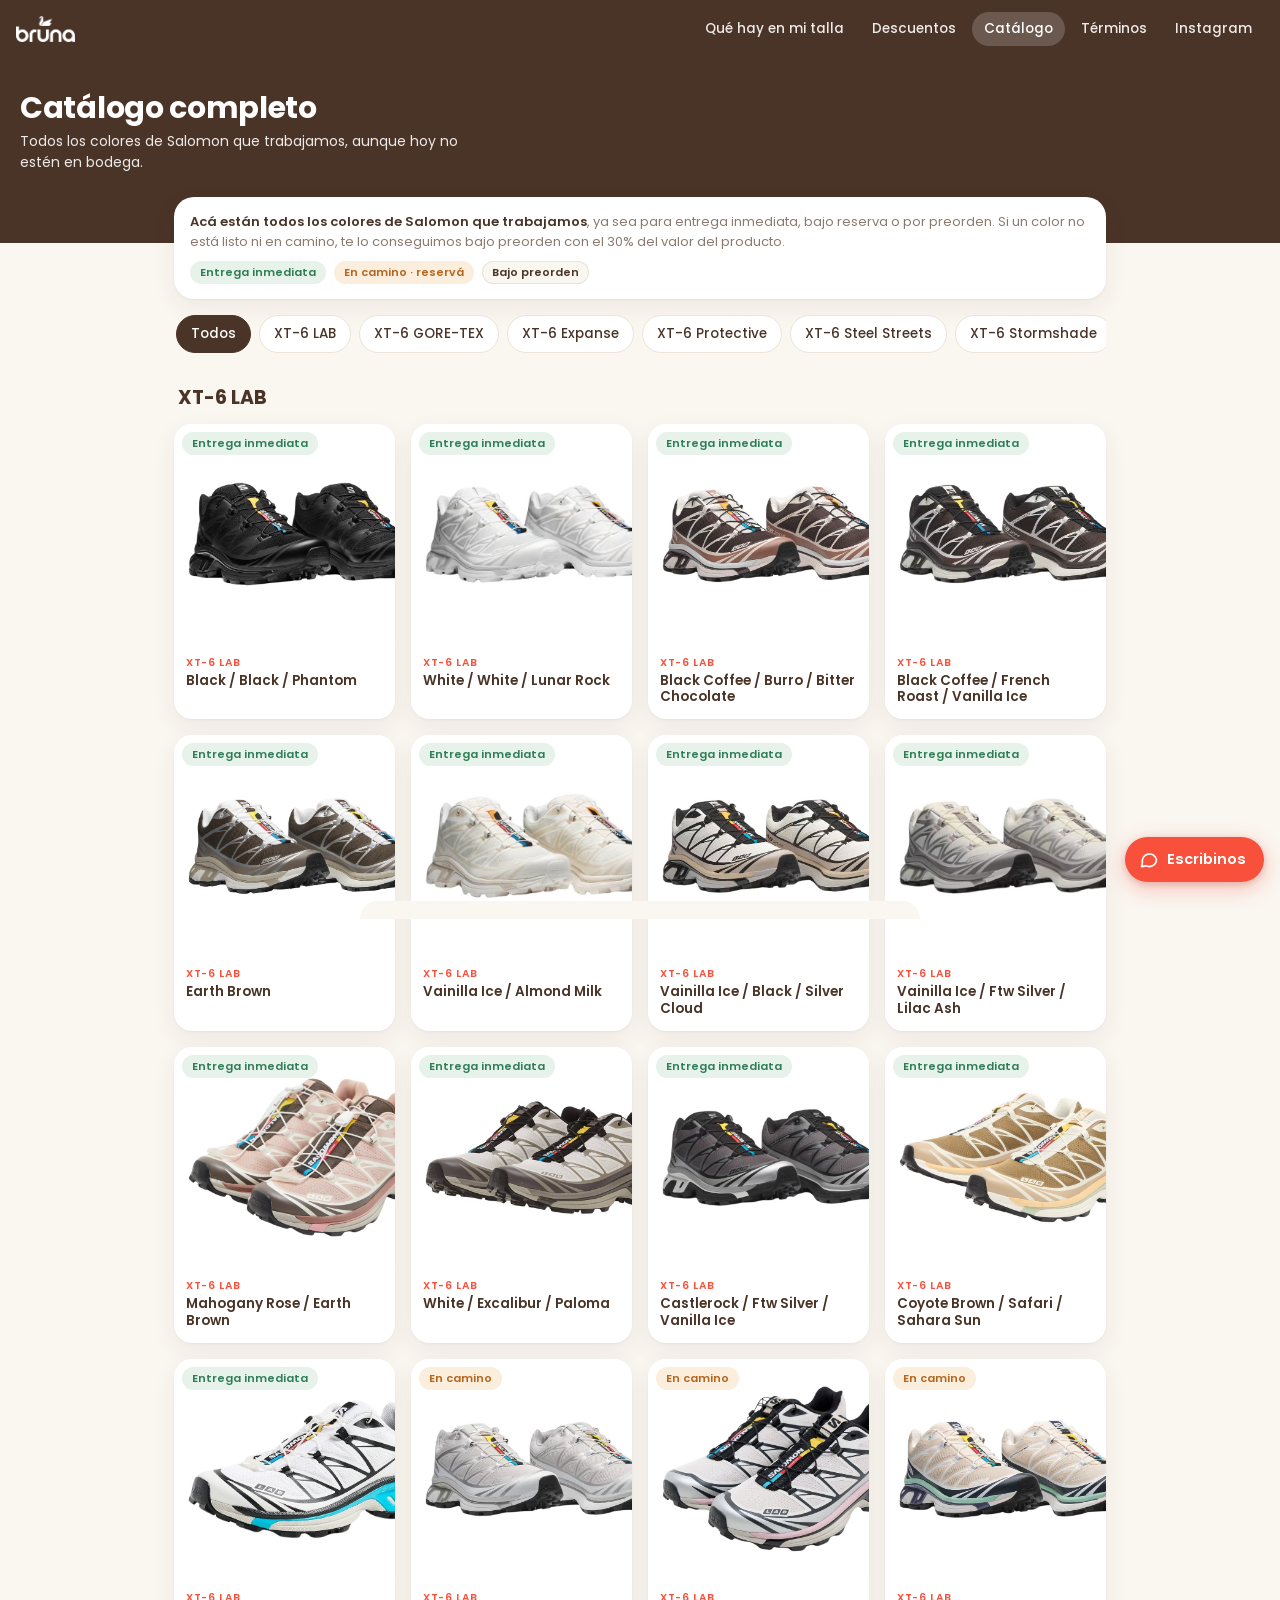
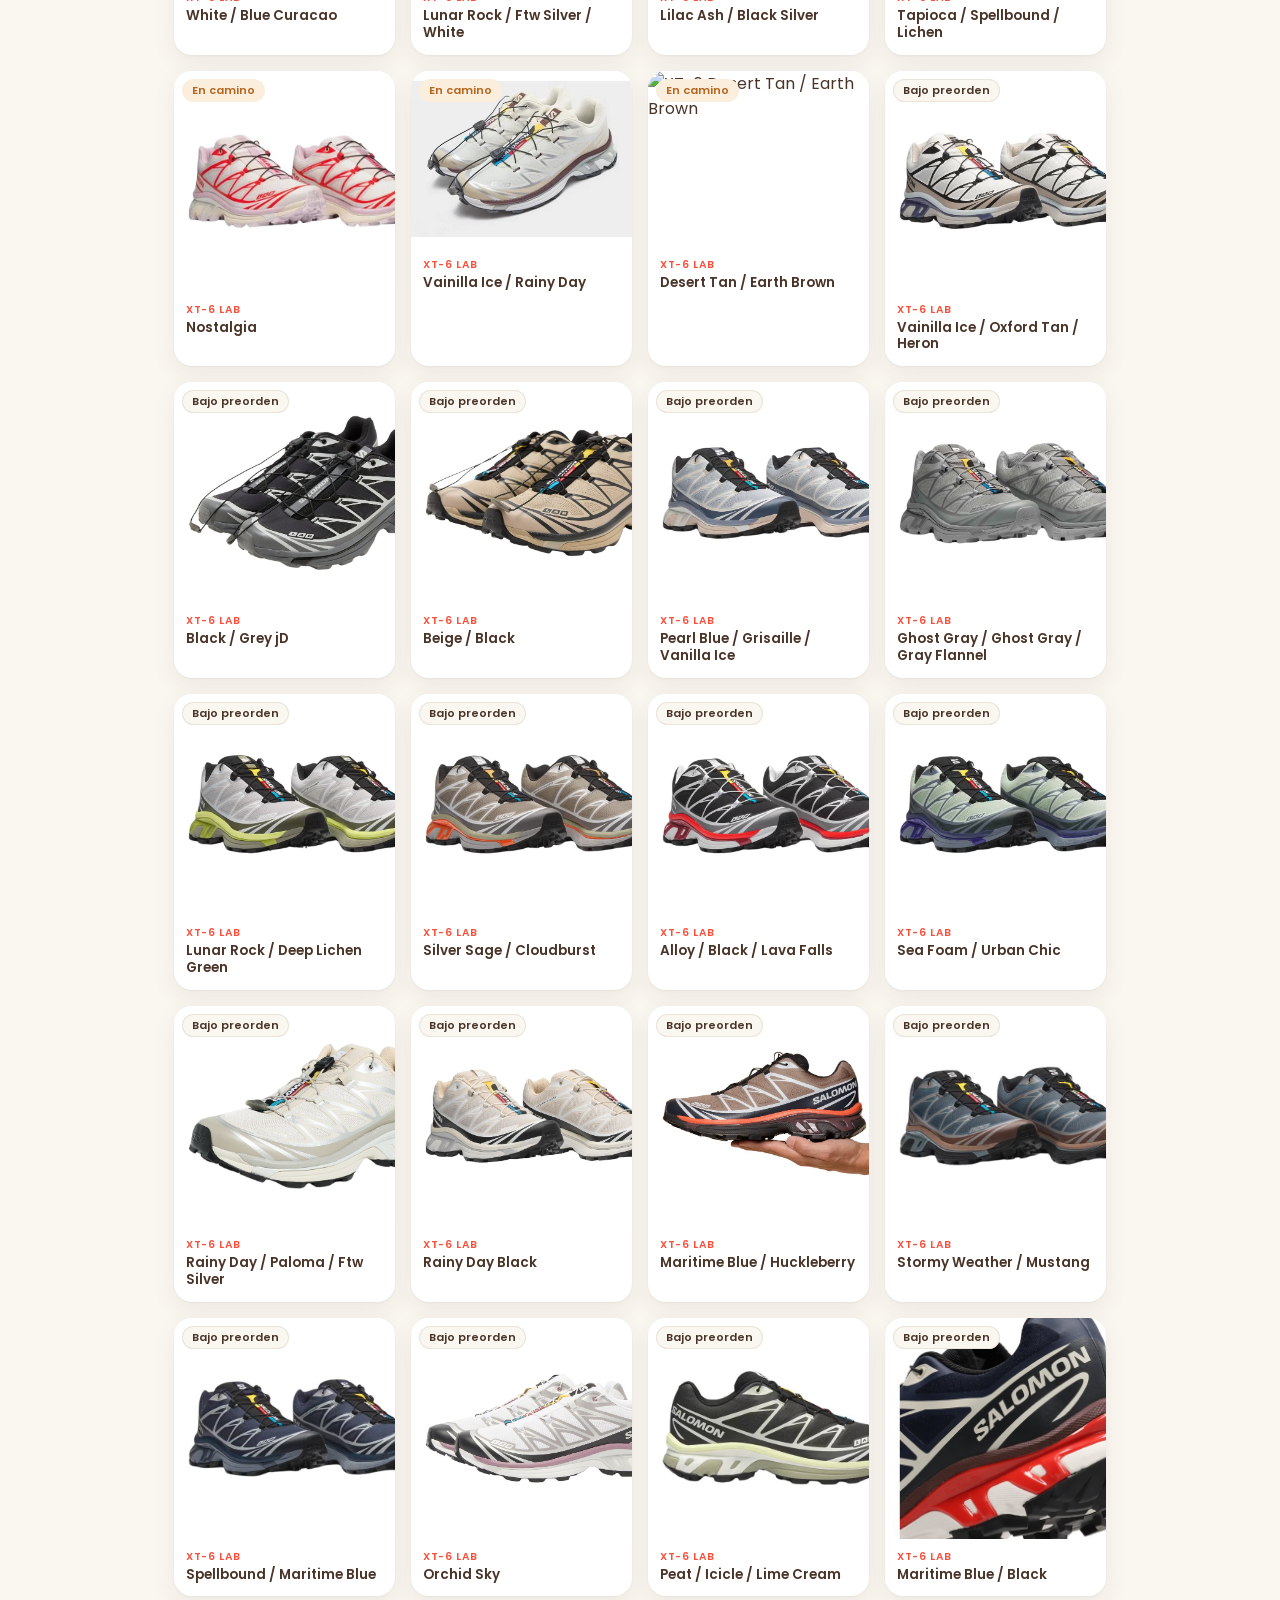
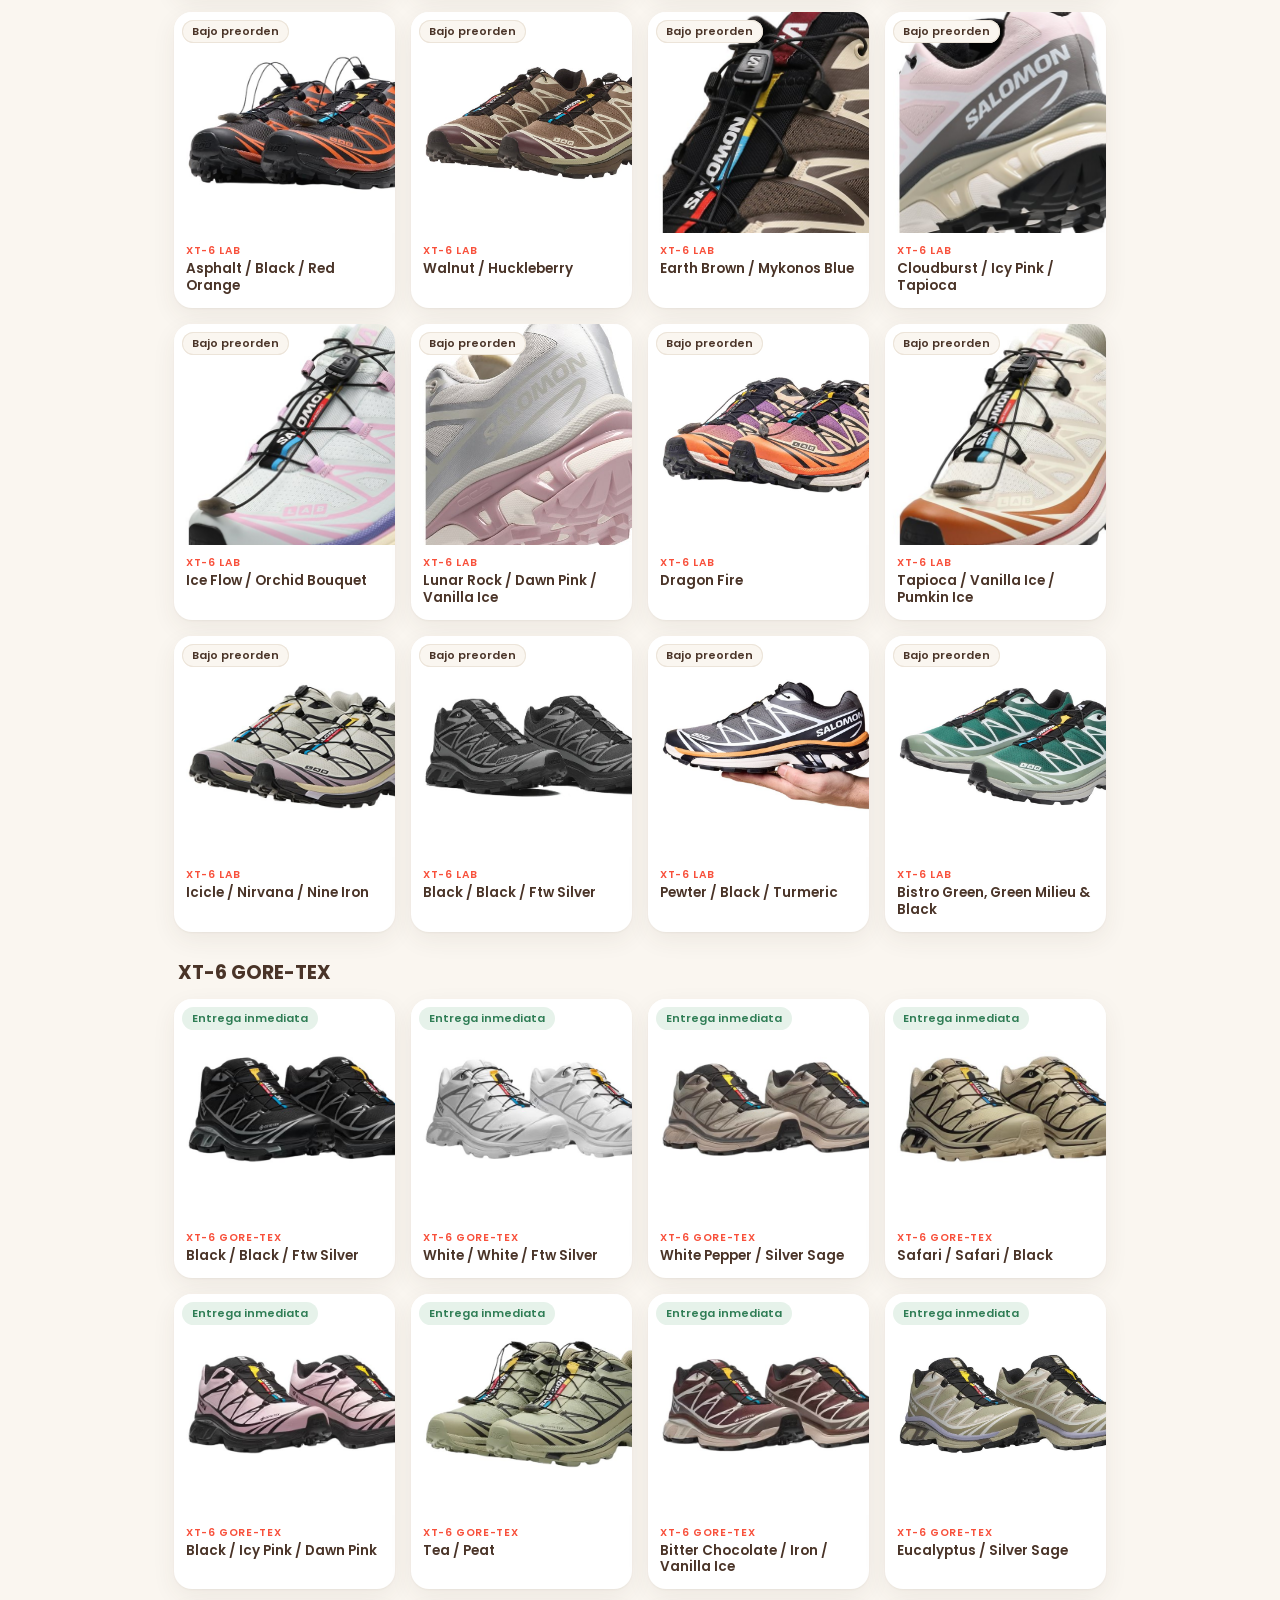
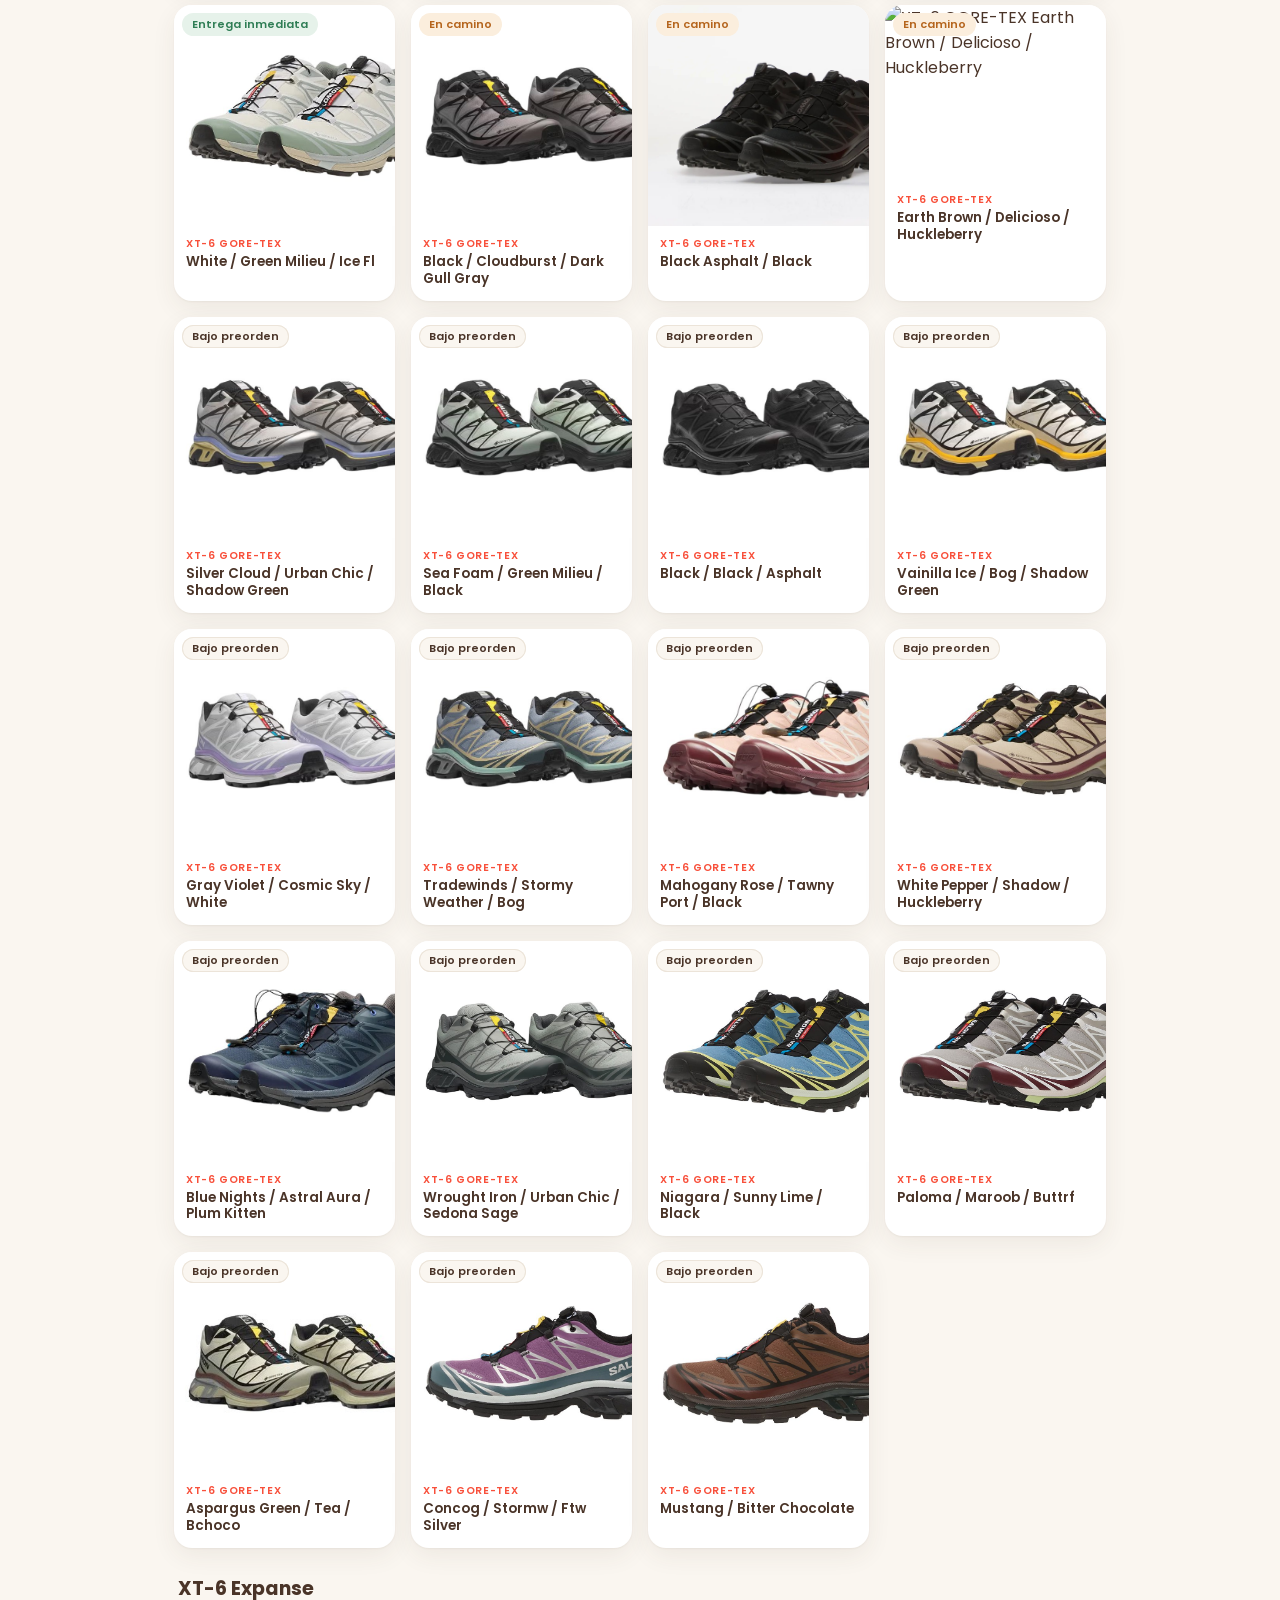
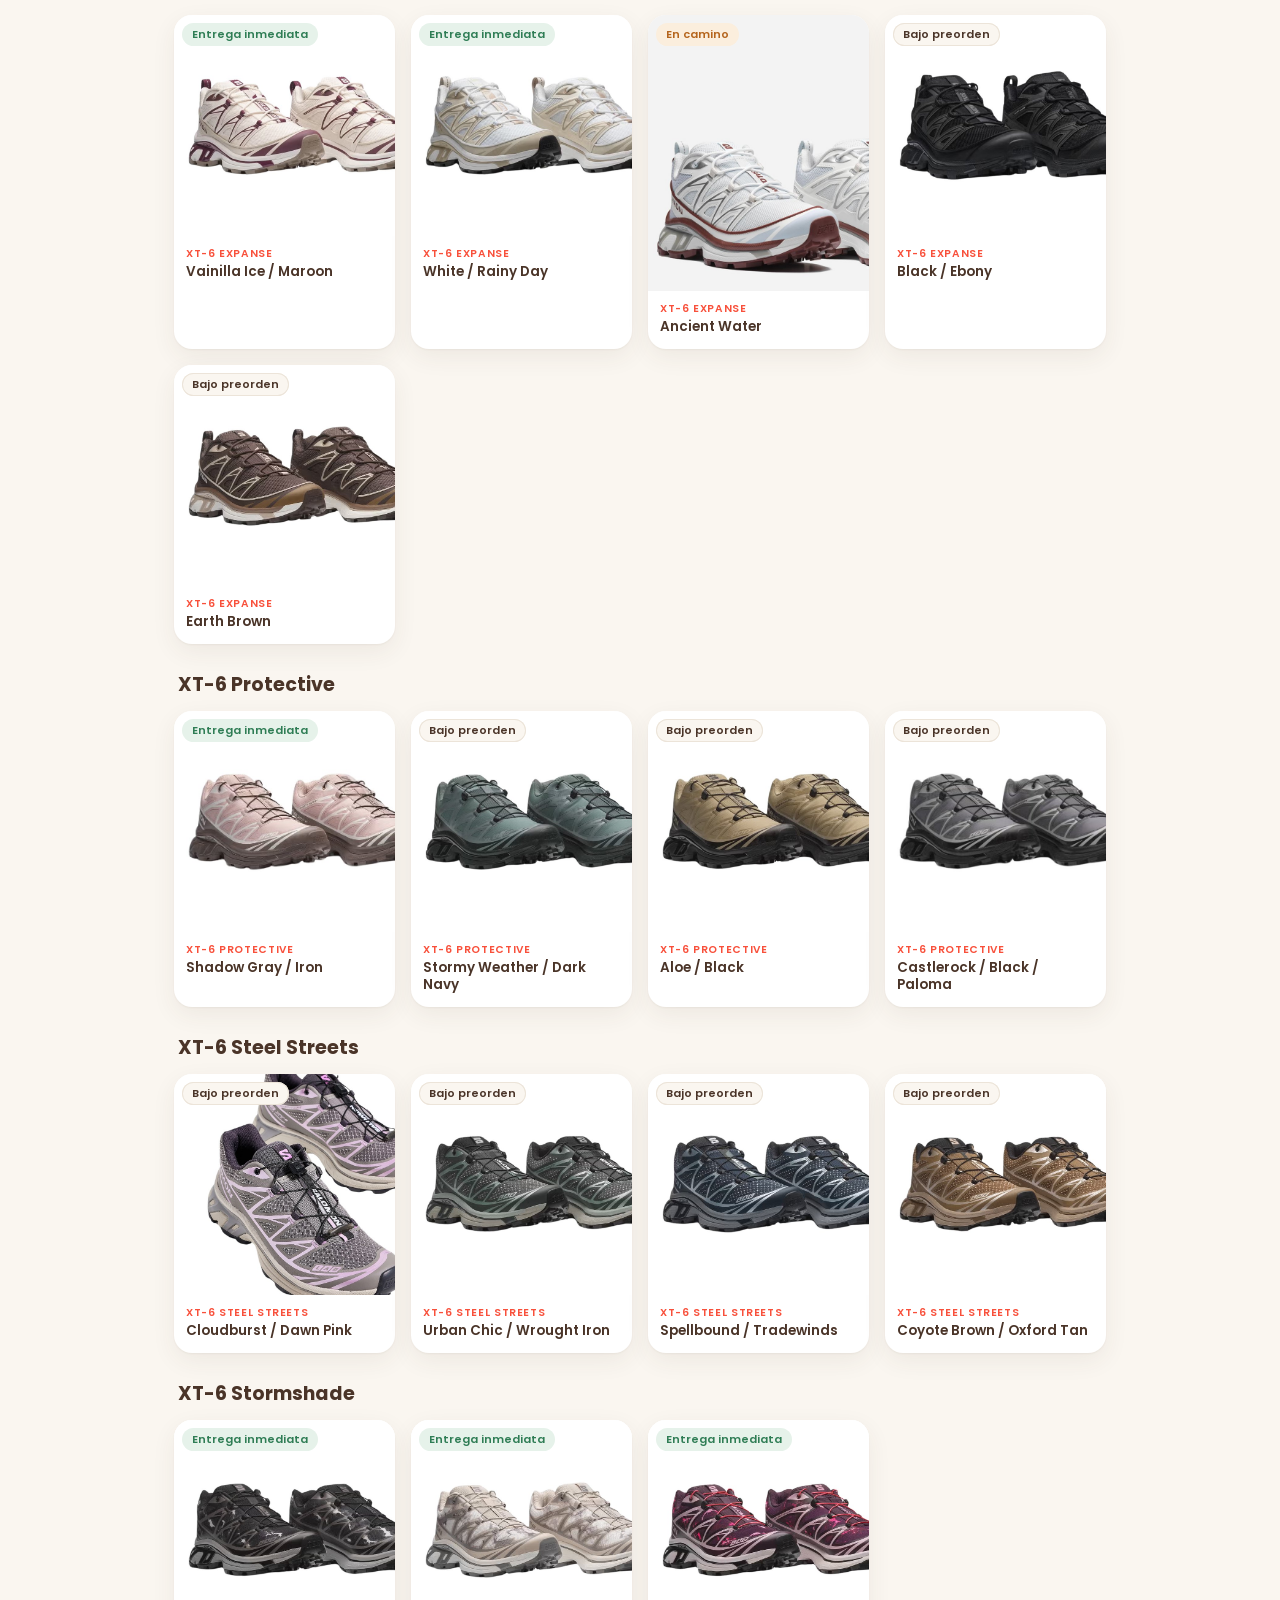
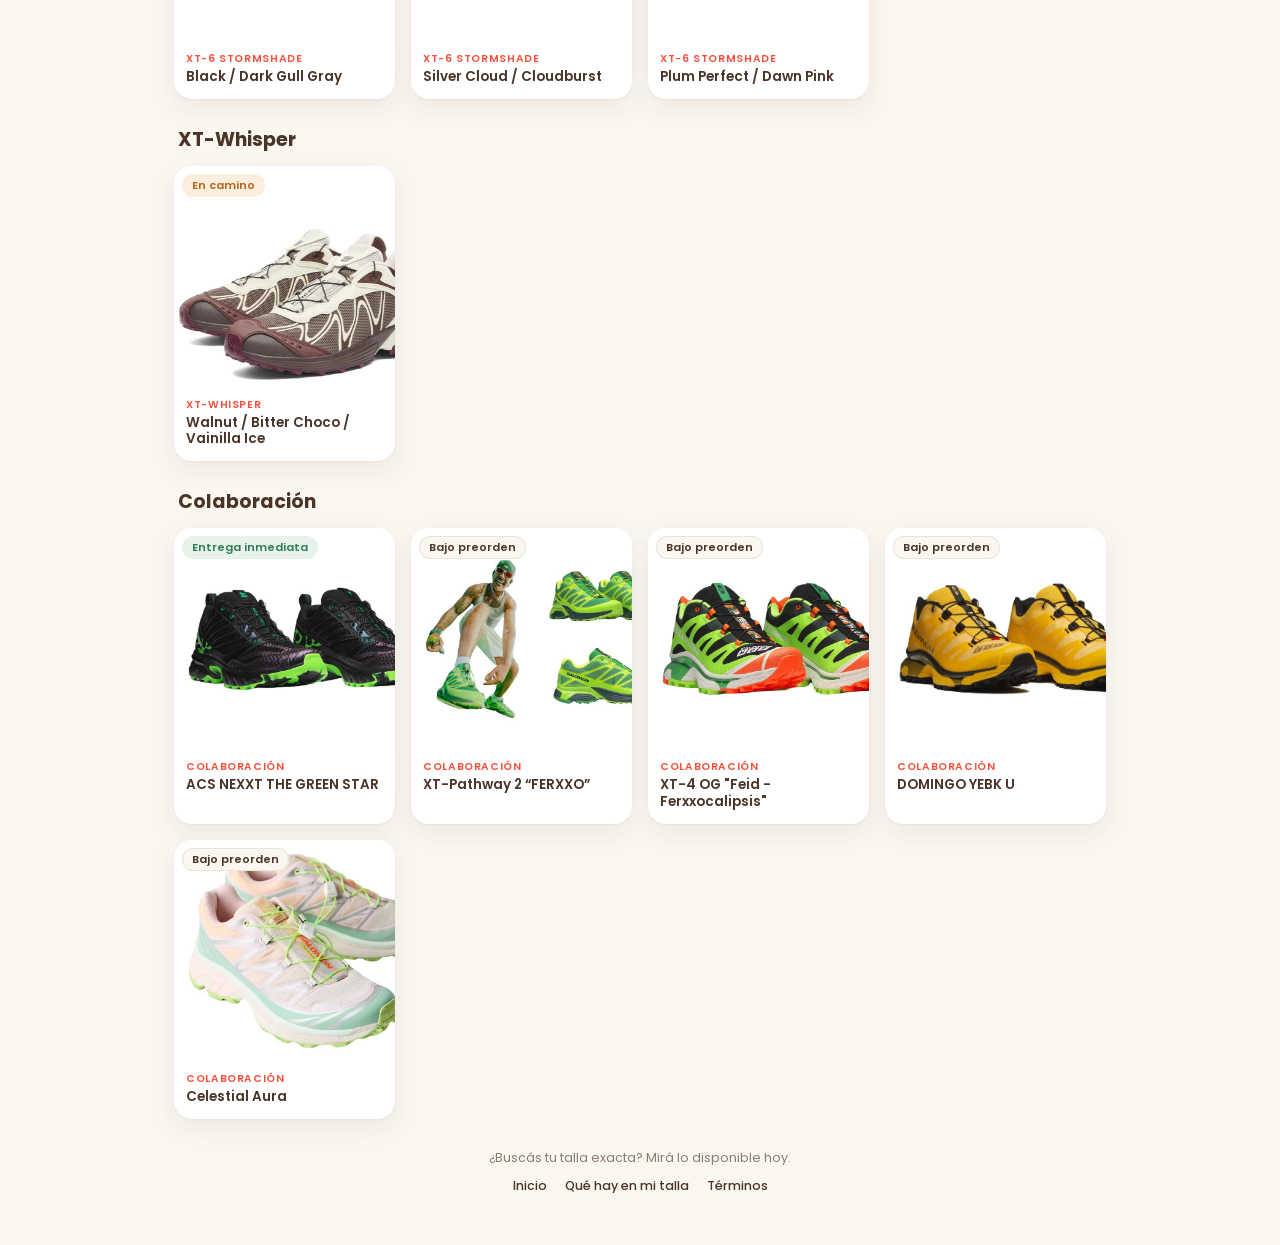
==== commit 985bd449: "Disponibles de Salomon CR como entrega inmediata (modo equipo los marca) Co-Authored-By: Claude Opus" ====
--- a/catalogo/index.html
+++ b/catalogo/index.html
@@ -177,10 +177,11 @@
     const [c, f, s] = await Promise.all([
       fetch("../stock/catalogo.json",{cache:"no-store"}).then(r=>r.json()),
       fetch("../stock/fotos.json",{cache:"no-store"}).then(r=>r.ok?r.json():{}).catch(()=>({})),
-      fetch("../stock/stock.json",{cache:"no-store"}).then(r=>r.json()).catch(()=>({i:[],p:[]}))
+      fetch("../stock/stock.json",{cache:"no-store"}).then(r=>r.json()).catch(()=>({i:[],p:[],s:[]}))
     ]);
     cat = c; const byId = {}; cat.forEach(x => byId[x.id] = x);
     (s.i||[]).forEach(a => { const m = match(a[0], al(a[2]), f, byId); if (!m) return; const v = a[3]==="L" ? "l" : "c"; if (status[m.id]!=="l") status[m.id] = v; });
+    (s.s||[]).forEach(a => { const m = match(a[0], al(a[2]), f, byId); if (m) status[m.id] = "l"; });
     (s.p||[]).forEach(a => { const m = match(a[0], al(a[1]), f, byId); if (m && !status[m.id]) status[m.id] = "c"; });
   } catch(e){ $("out").innerHTML = `<p style="text-align:center;color:var(--muted);padding:30px">No pudimos cargar el catálogo. Probá de nuevo en un ratito.</p>`; return; }
   render();
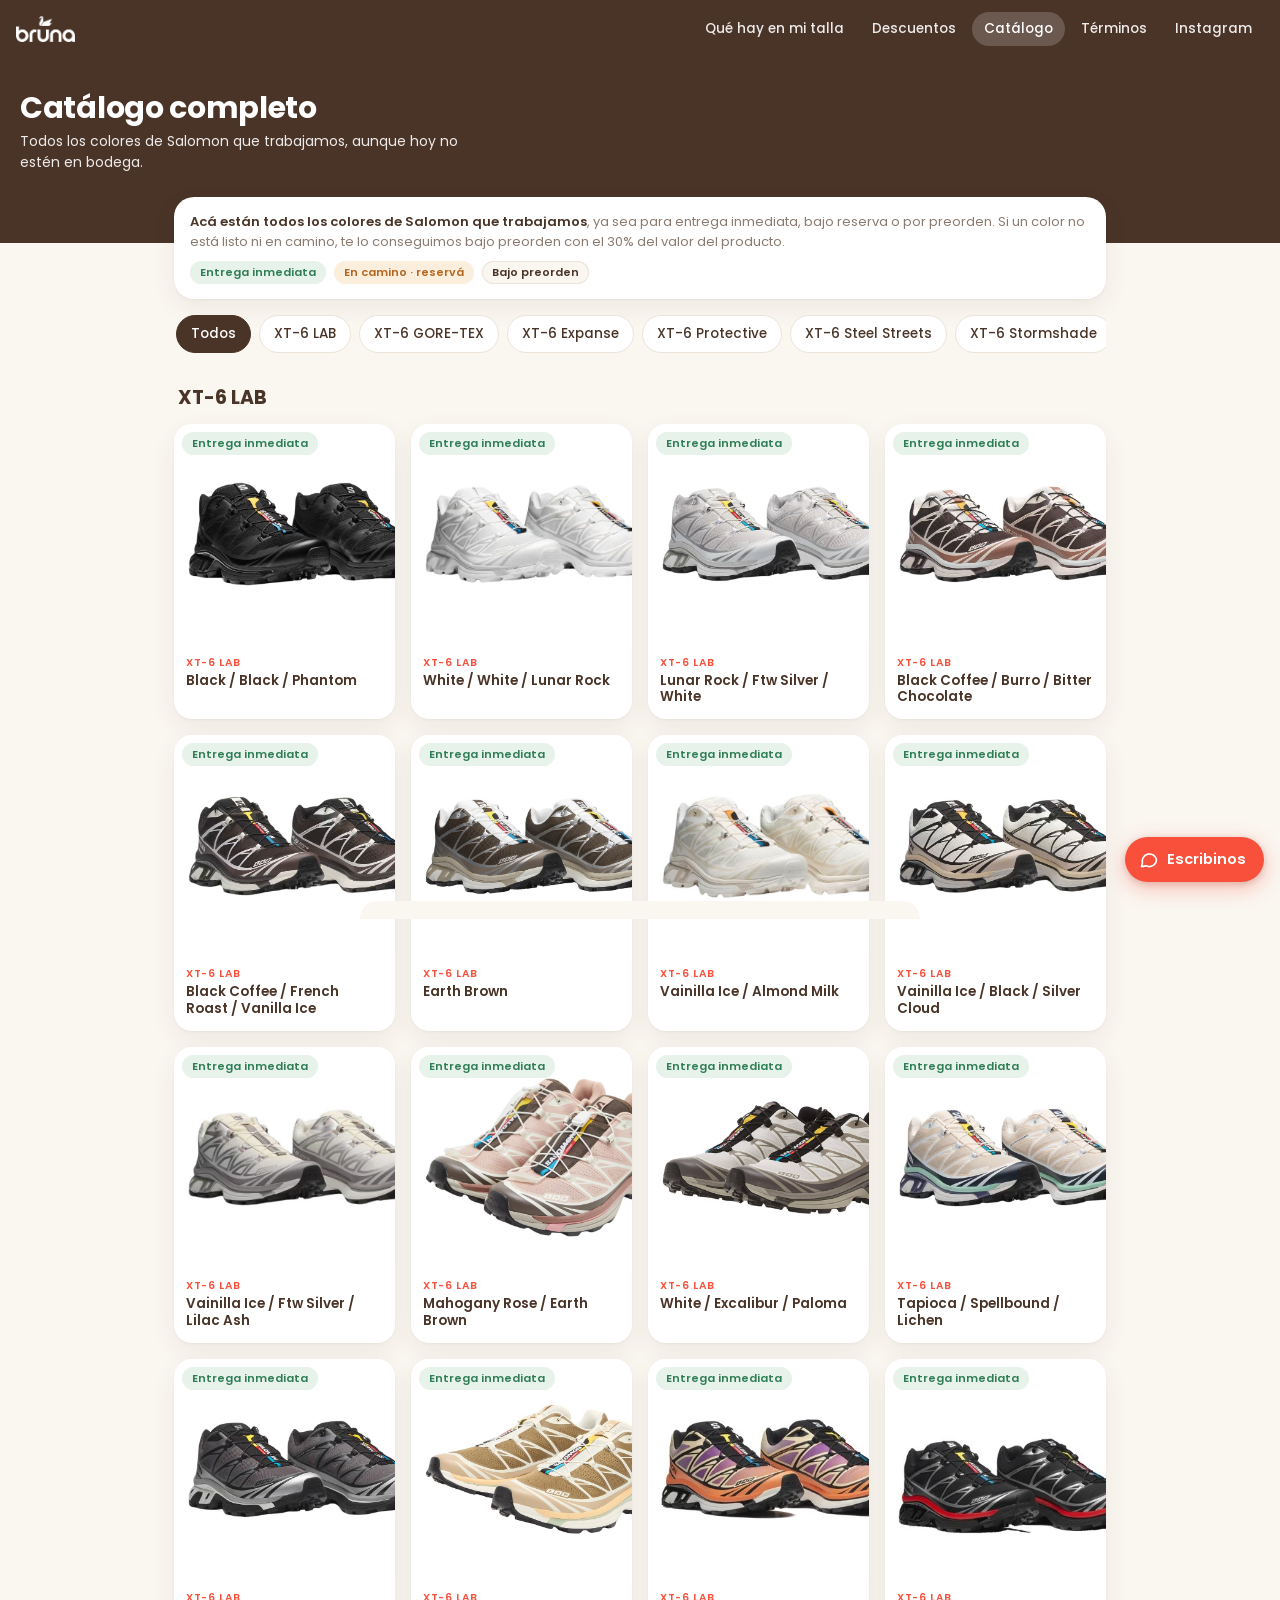
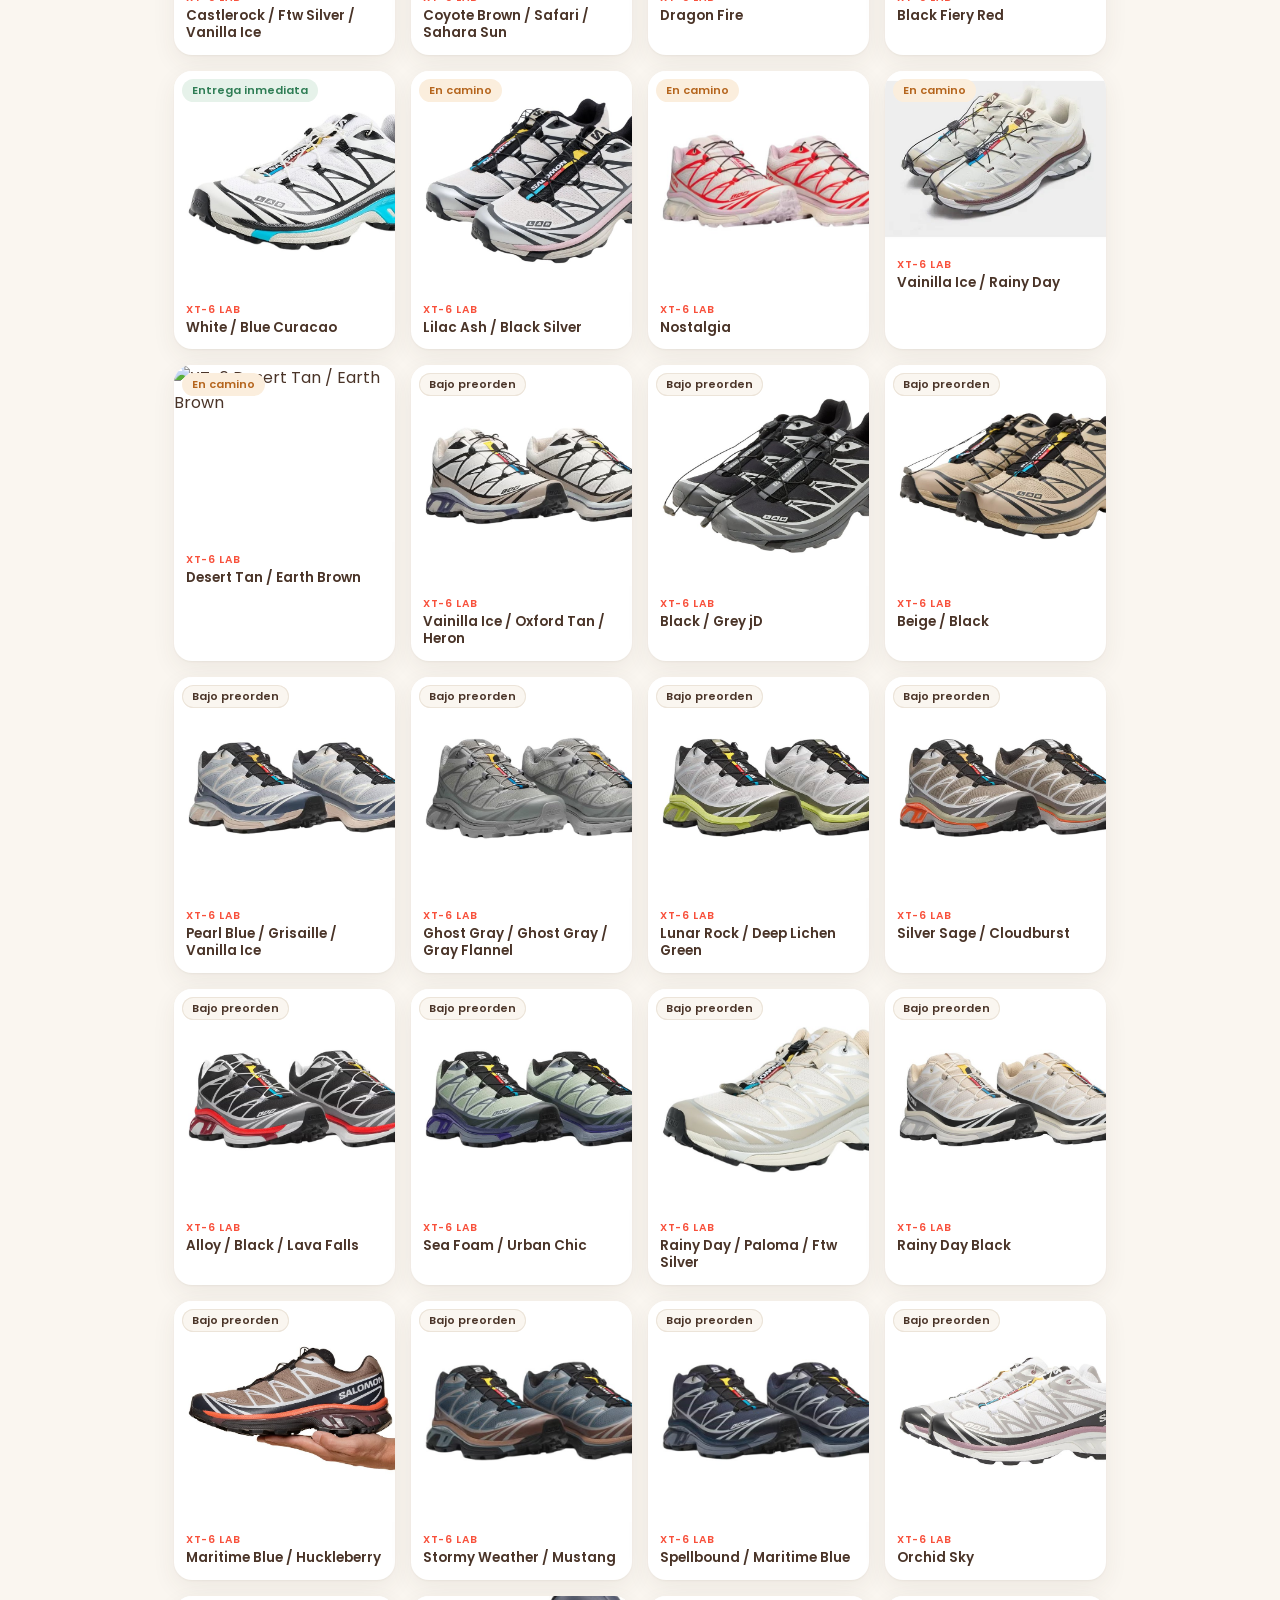
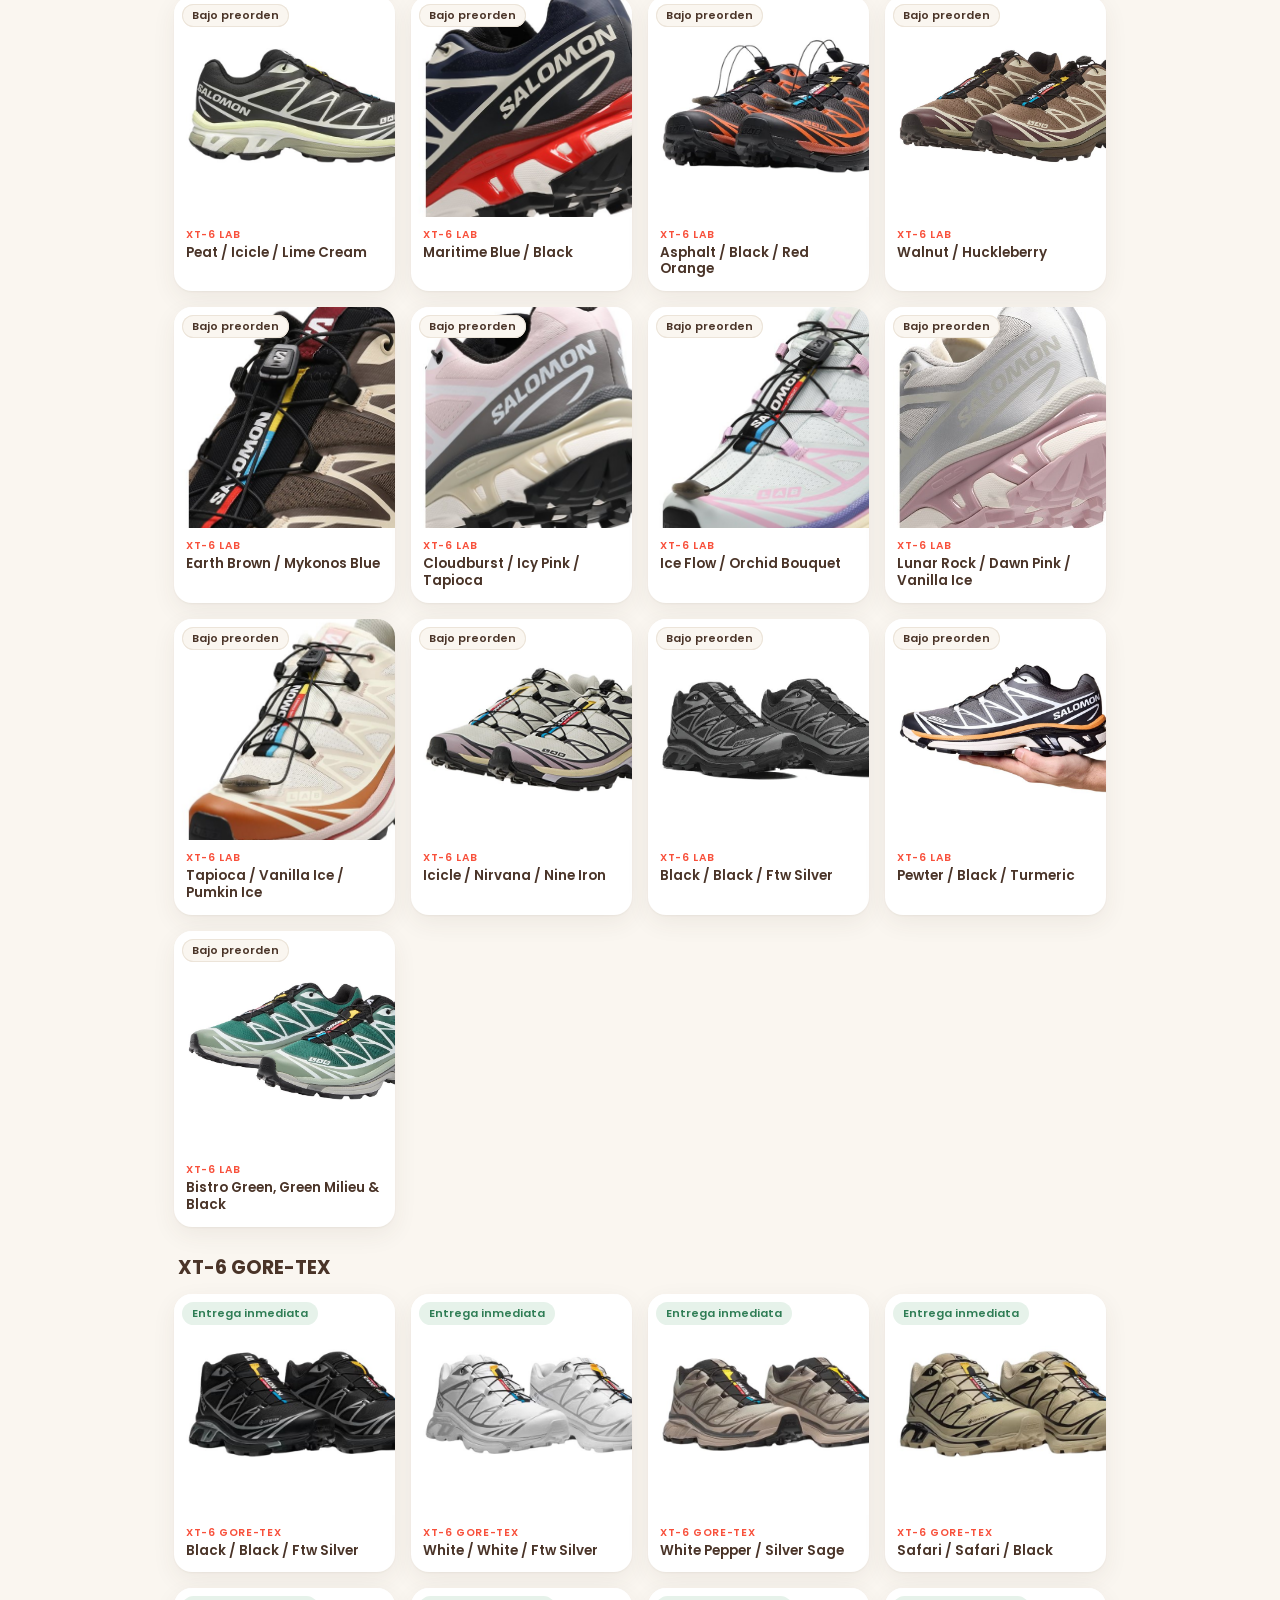
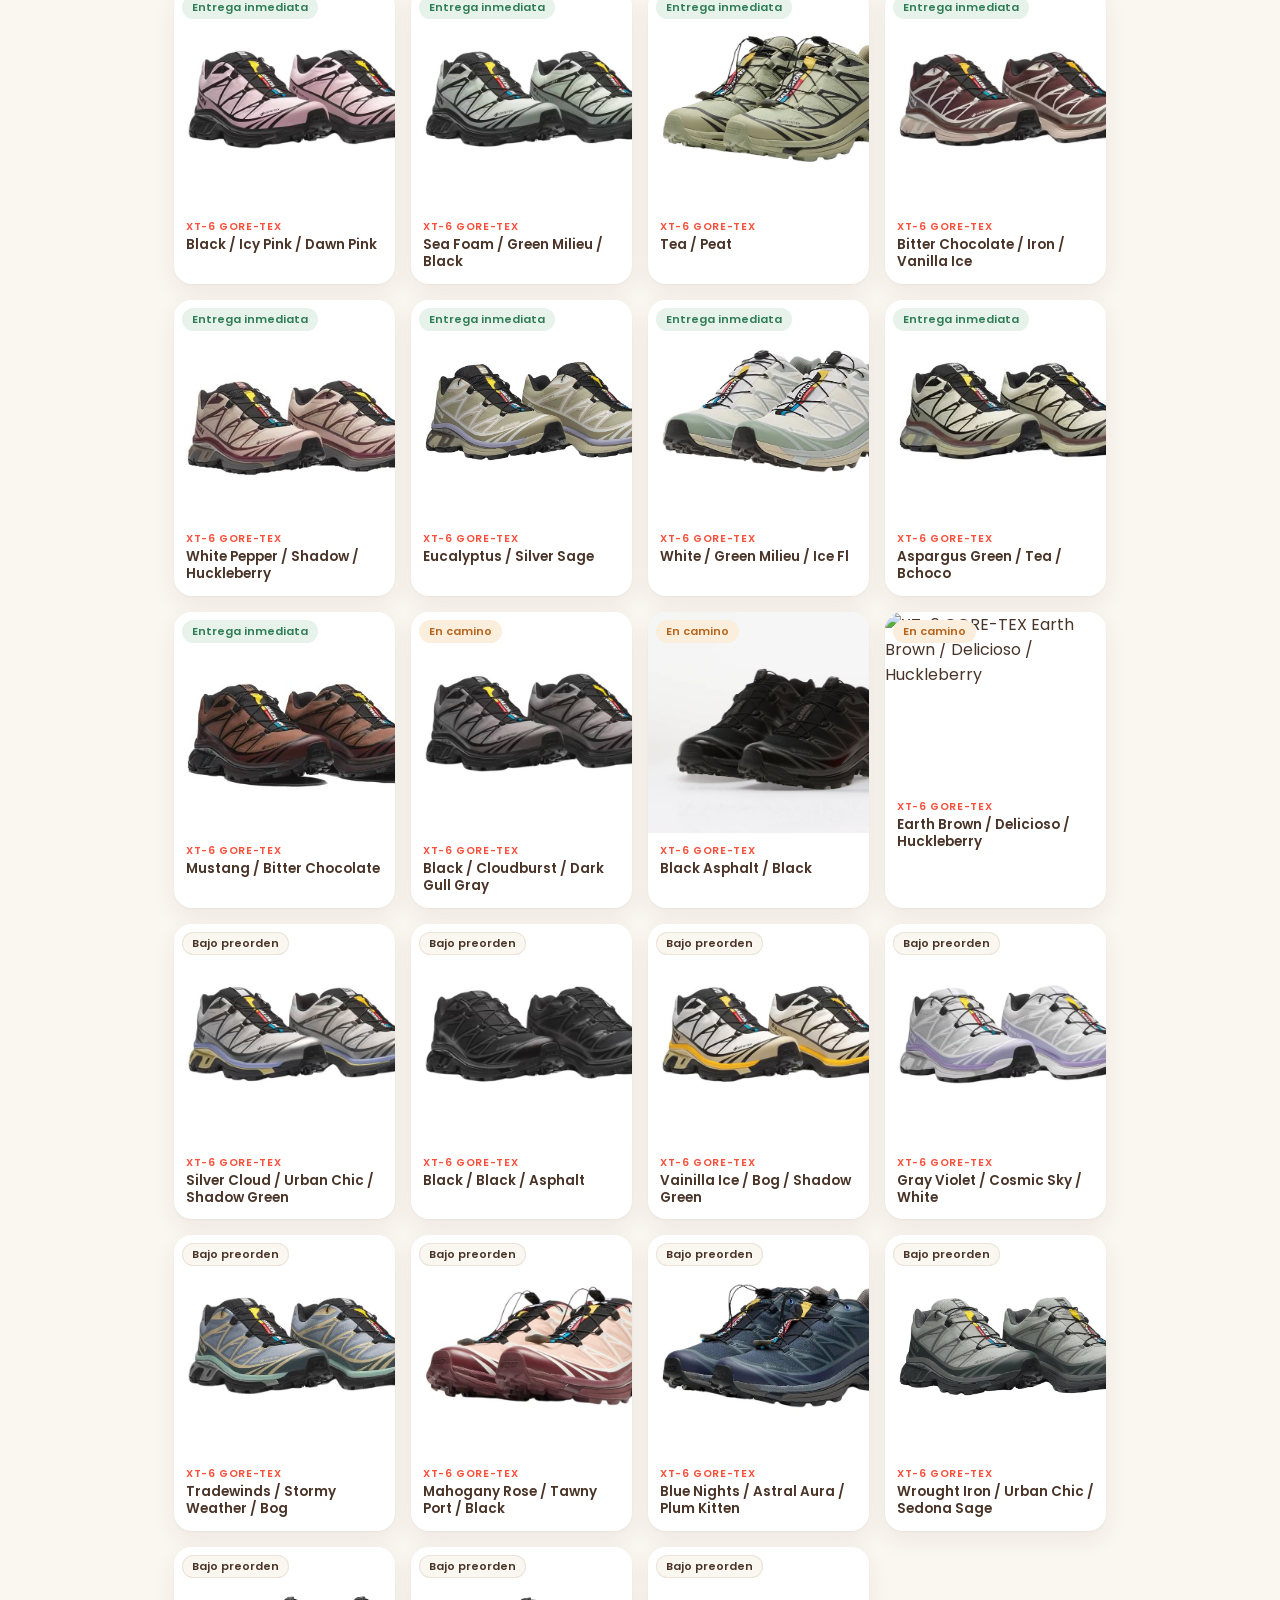
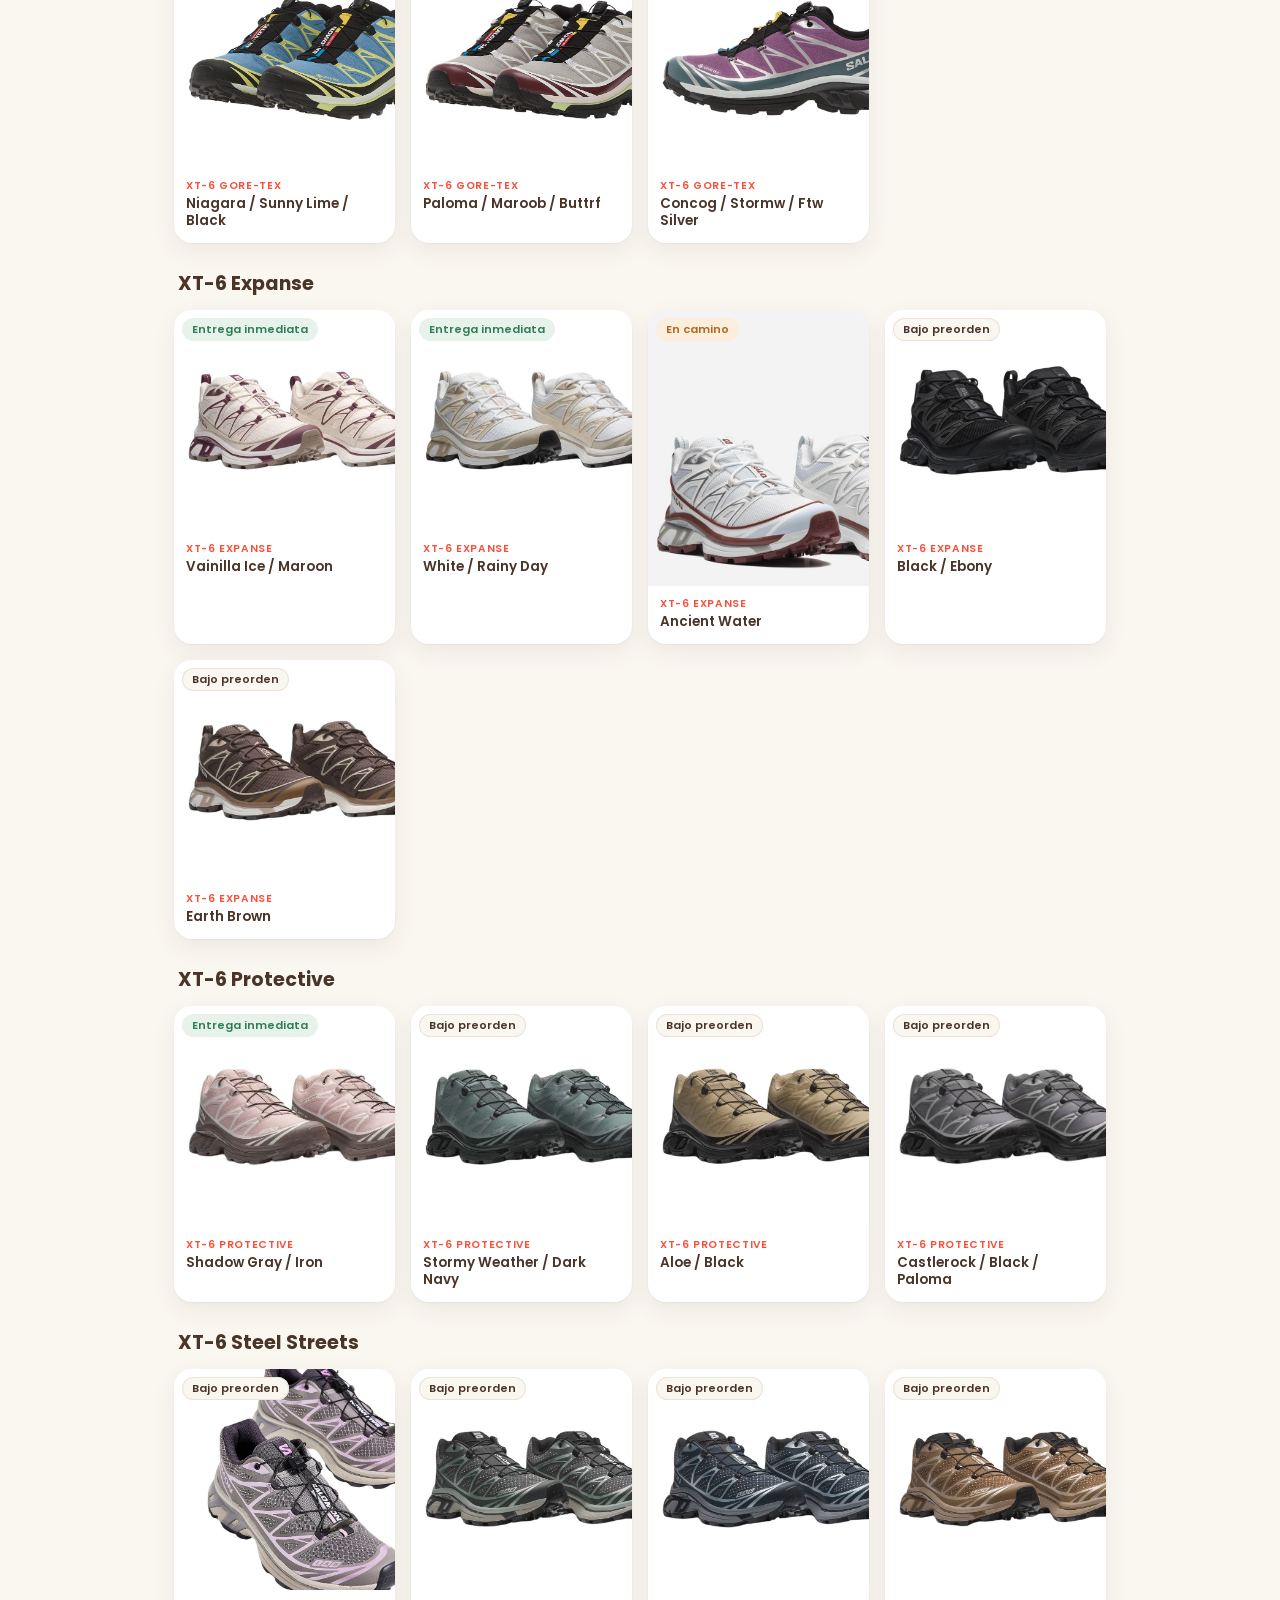
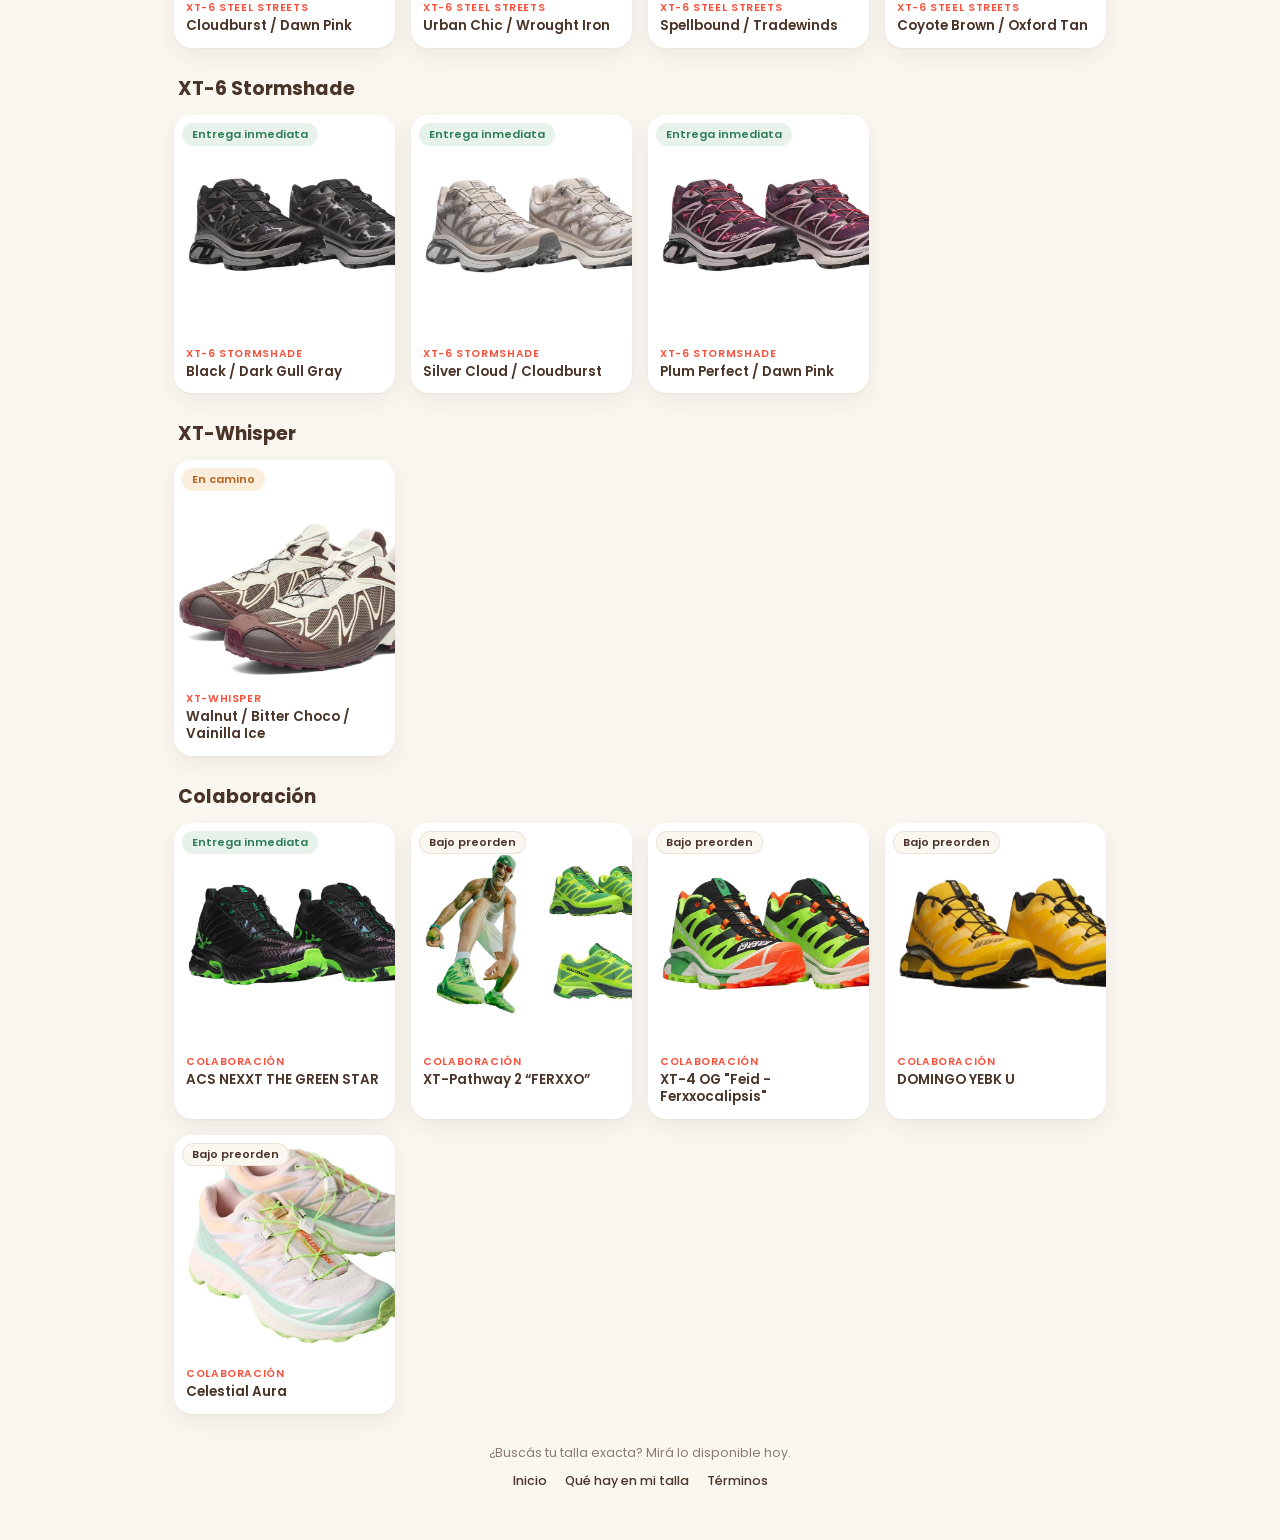
==== commit 1e98d39e: "Web lista para anuncios: pedido en un toque (copia y abre Instagram), botón fijo, garantías, Pixel d" ====
--- a/catalogo/index.html
+++ b/catalogo/index.html
@@ -77,6 +77,7 @@
 <meta name="twitter:image" content="https://brunacr.info/assets/og.jpg">
 <meta name="theme-color" content="#F8503B">
 <link rel="stylesheet" href="../assets/site.css">
+<script src="../assets/meta.js"></script>
 </head>
 <body>
 <script src="../assets/site.js" data-variant="solid"></script>
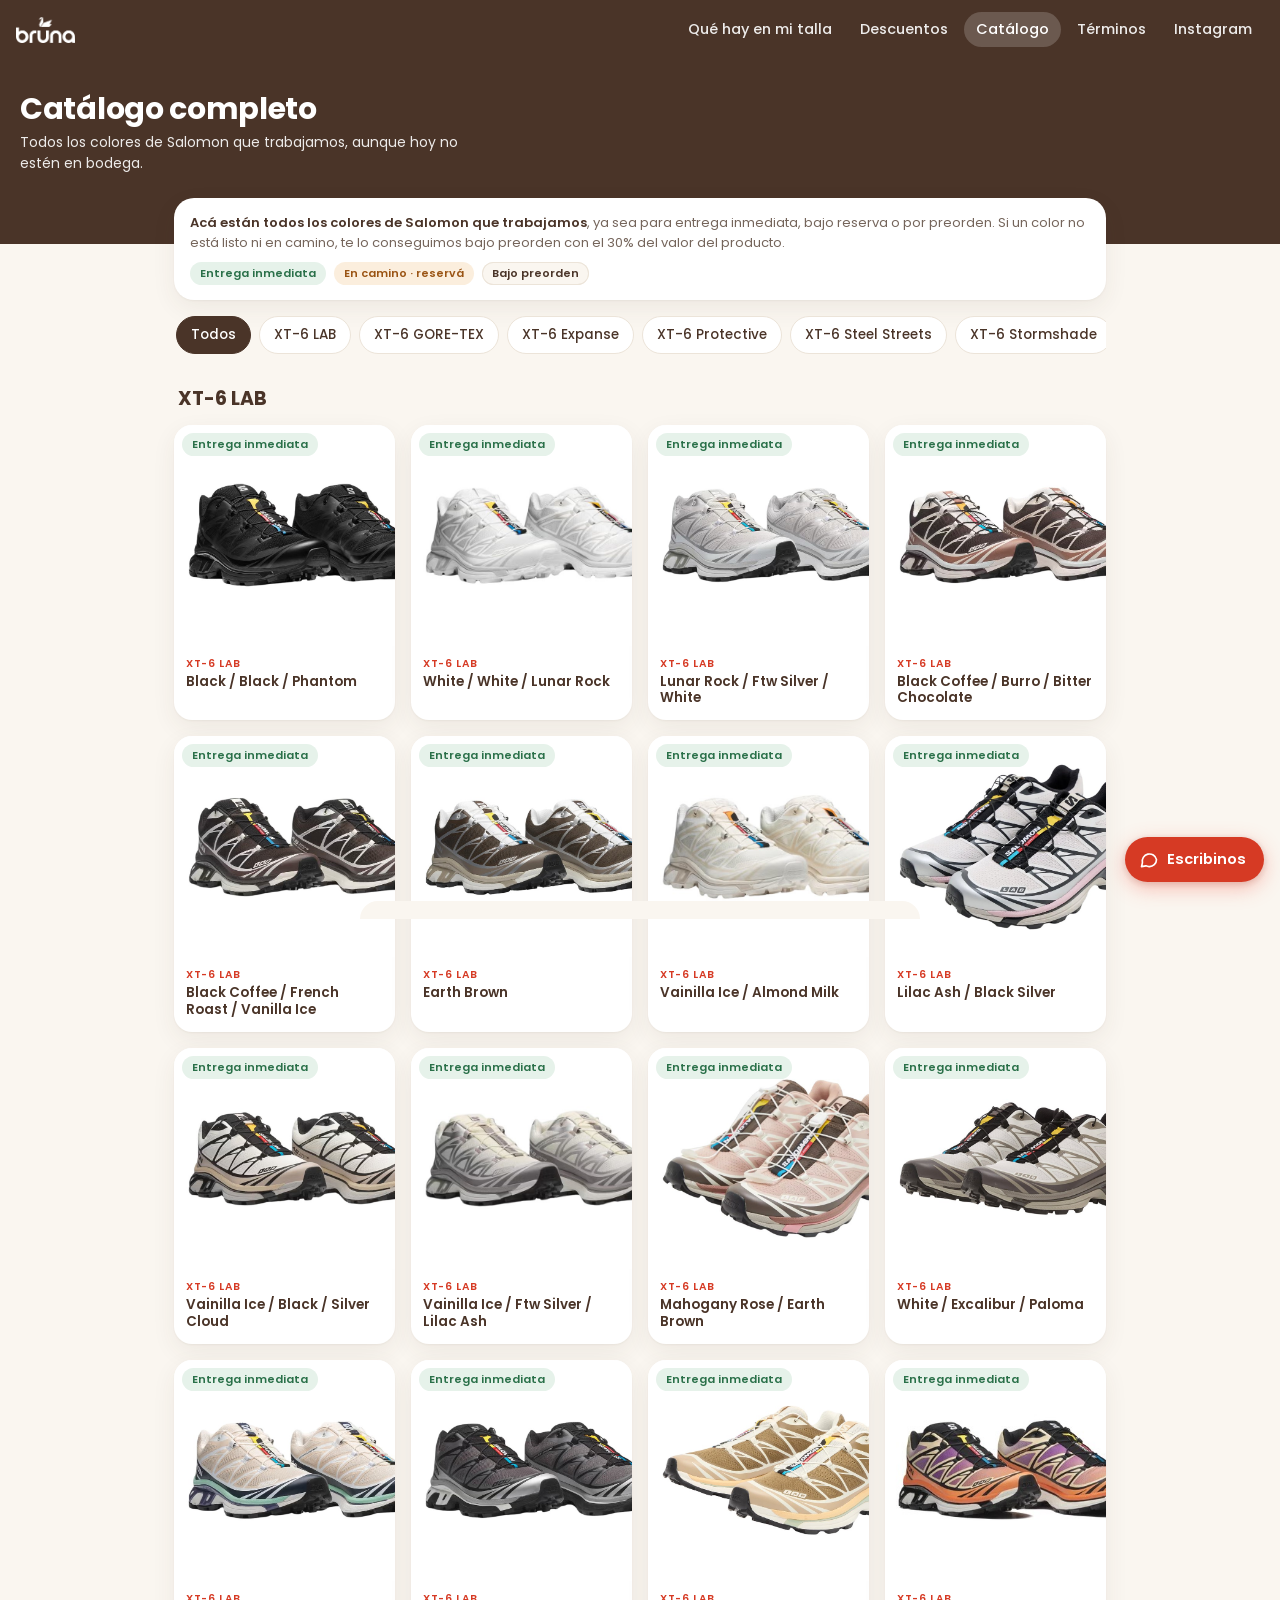
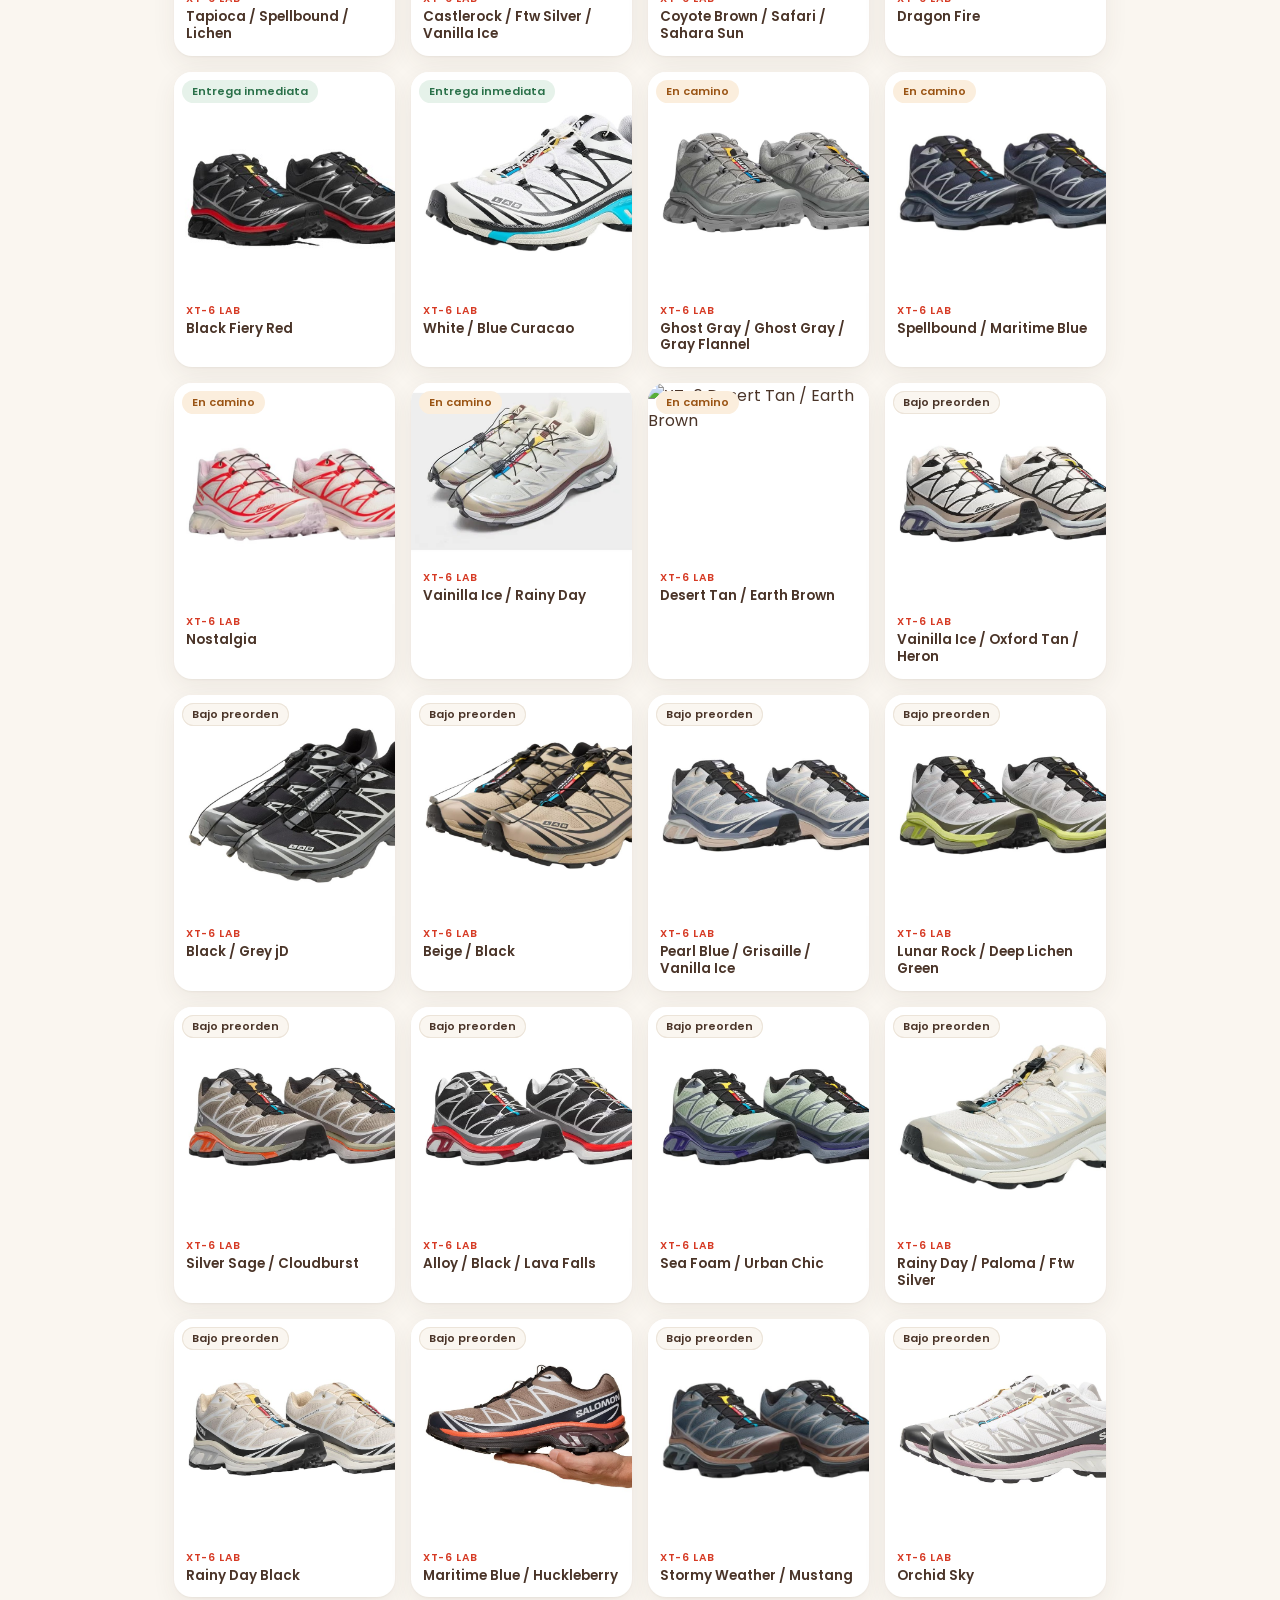
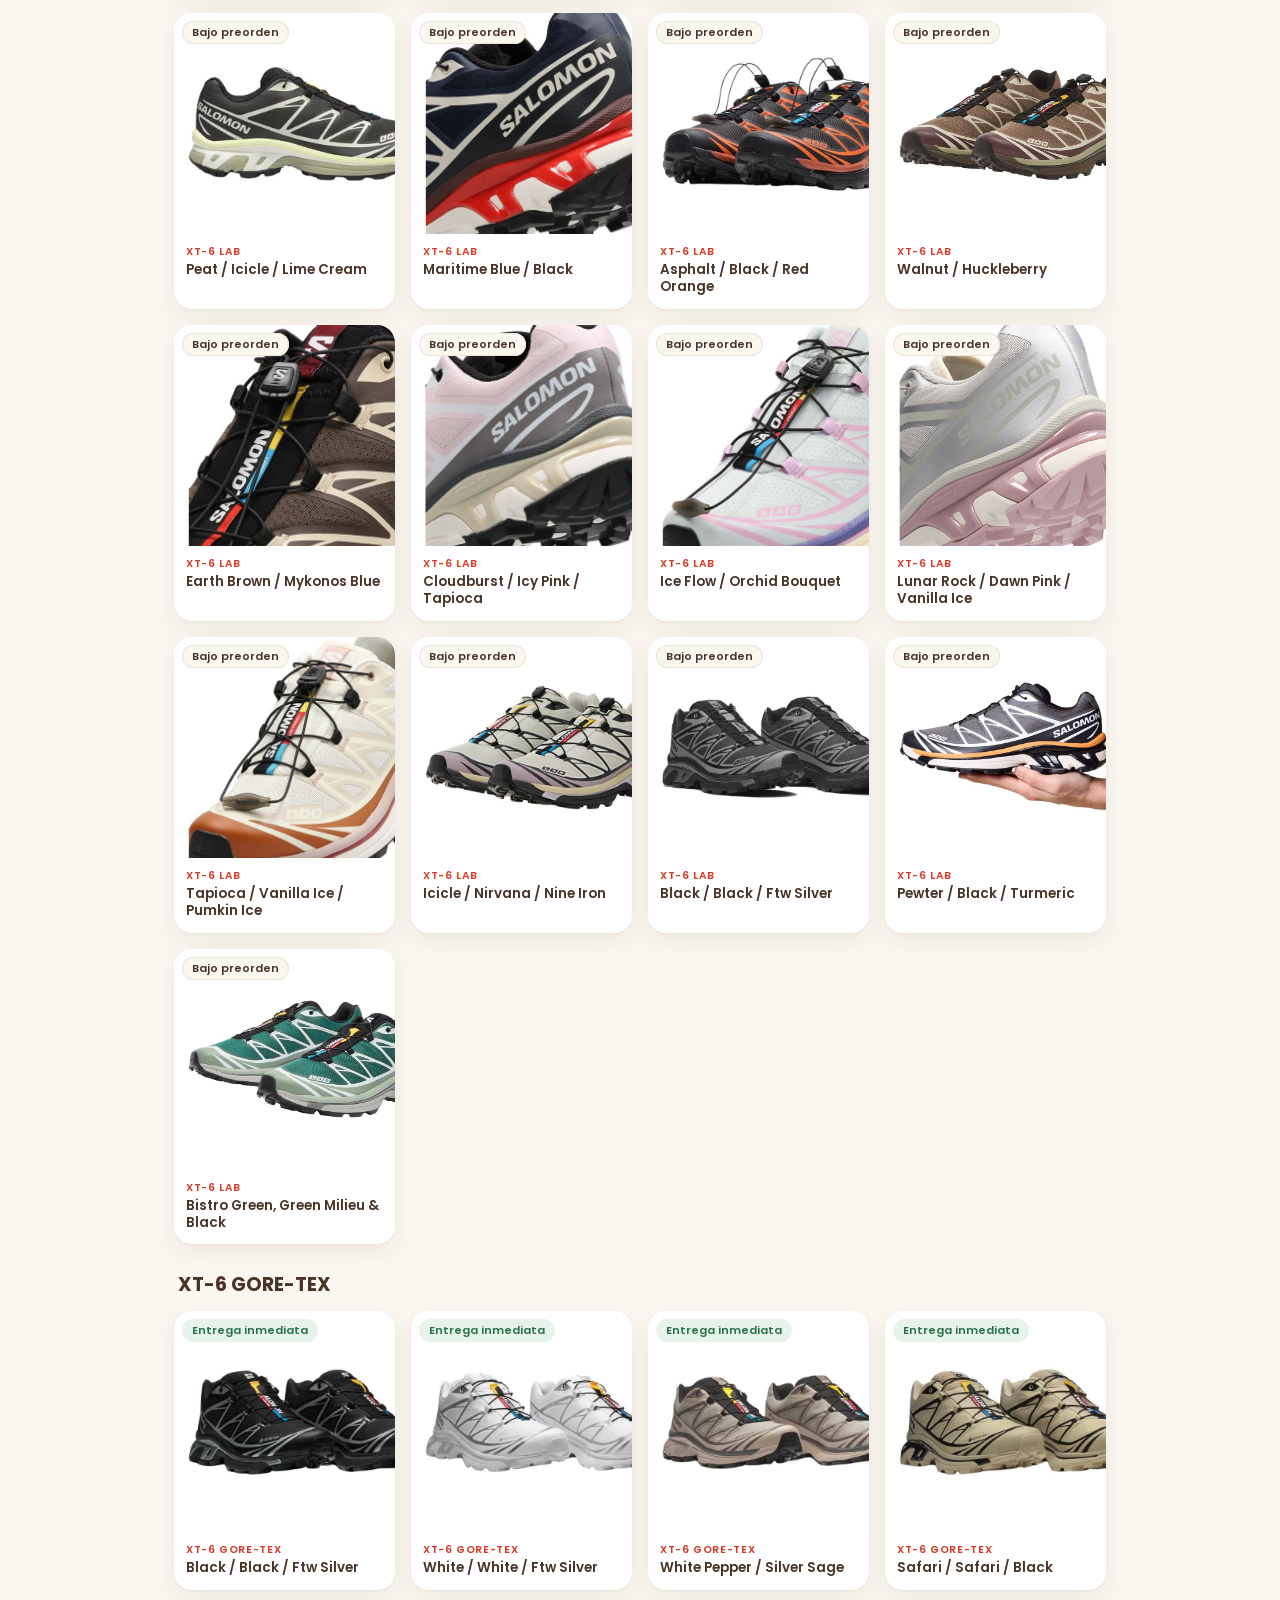
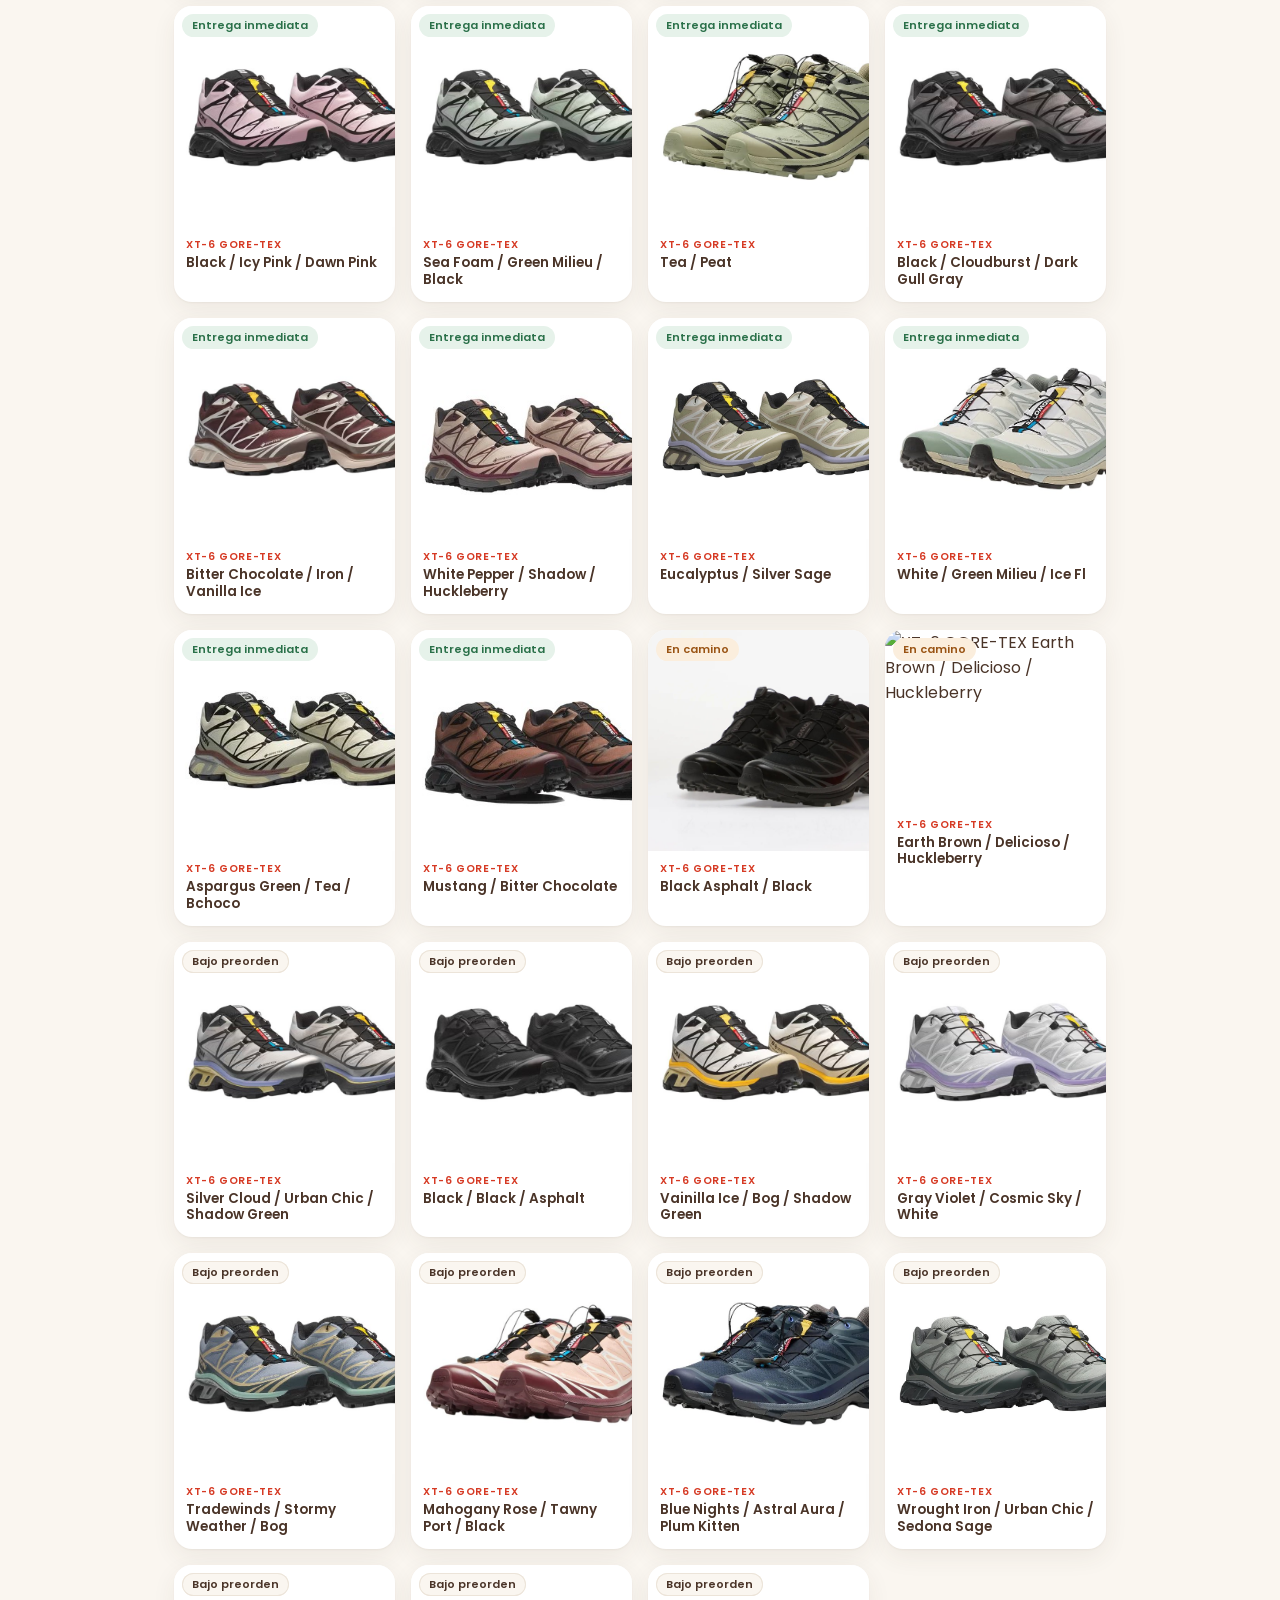
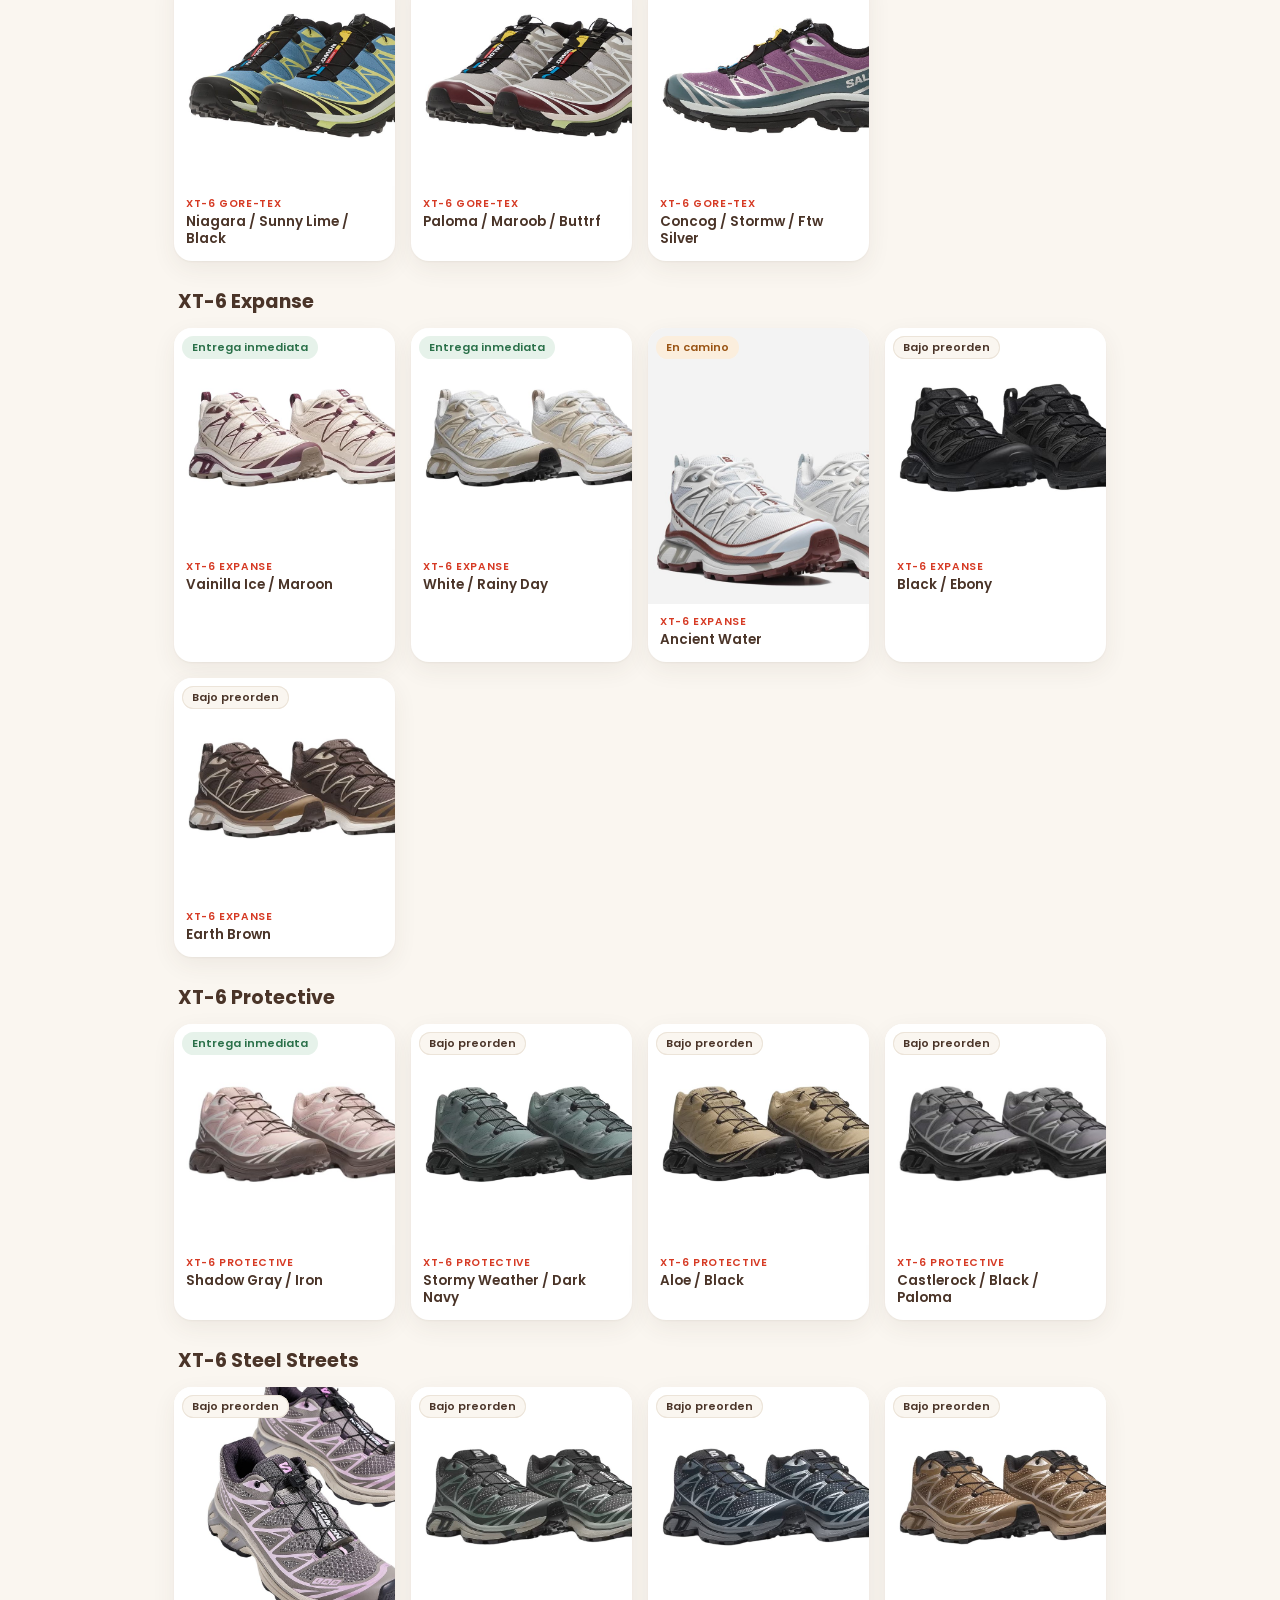
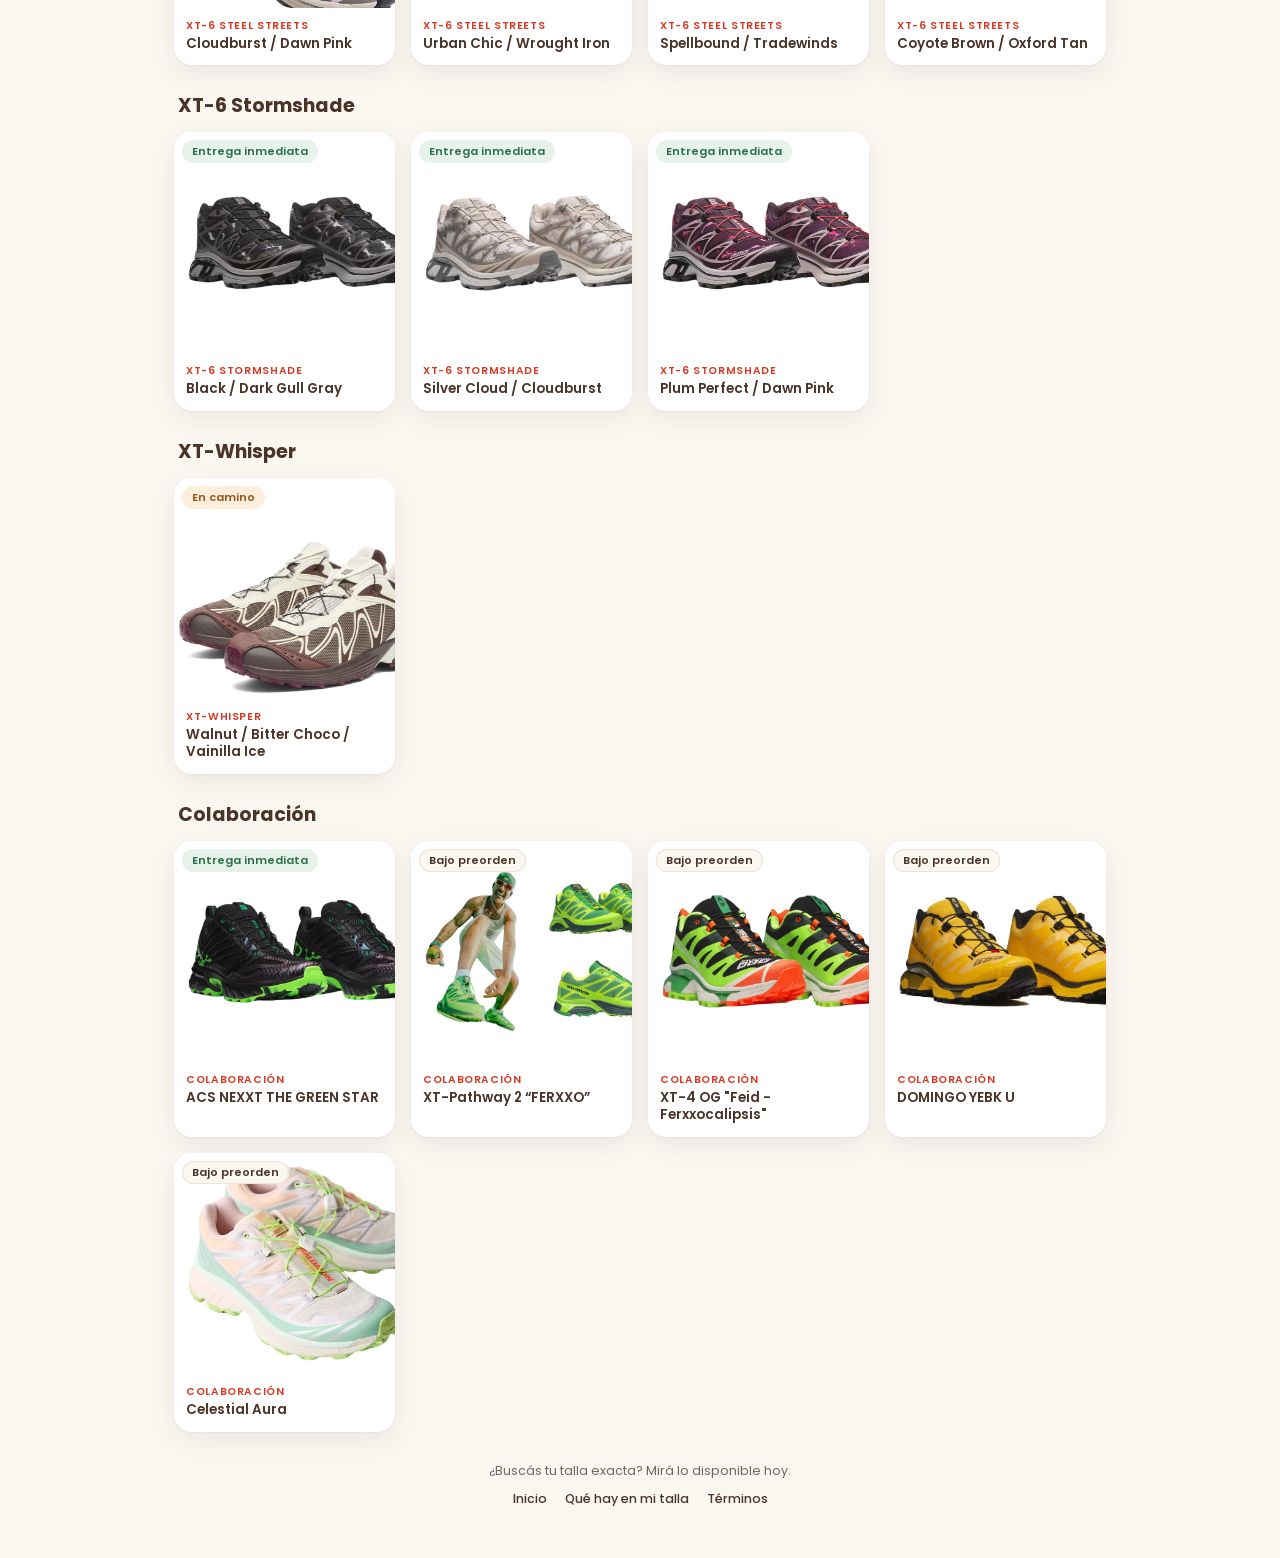
==== commit c58232af: "Portada que vende, modalidades más claras y mejor contraste - Portada: fila "Listos para entregarte"" ====
--- a/catalogo/index.html
+++ b/catalogo/index.html
@@ -9,7 +9,7 @@
 <link rel="preconnect" href="https://fonts.googleapis.com">
 <link href="https://fonts.googleapis.com/css2?family=Poppins:wght@300;400;500;600;700&display=swap" rel="stylesheet">
 <style>
-  :root{--coral:#F8503B;--off:#FAF6F0;--choco:#4A3428;--muted:#8b7a6f;--line:#ece4d9;--ready:#2f7d55;--ready-bg:#e6f2ea;--way:#b5651d;--way-bg:#fbeedd;--shadow:0 1px 2px rgba(74,52,40,.05),0 8px 24px rgba(74,52,40,.07)}
+  :root{--coral:#D63A24;--coral-brand:#F8503B;--off:#FAF6F0;--choco:#4A3428;--muted:#75655B;--line:#ece4d9;--ready:#2a7049;--ready-bg:#e6f2ea;--way:#9a5414;--way-bg:#fbeedd;--shadow:0 1px 2px rgba(74,52,40,.05),0 8px 24px rgba(74,52,40,.07)}
   *{box-sizing:border-box}
   html,body{margin:0;background:var(--off);color:var(--choco);font-family:Poppins,system-ui,sans-serif;-webkit-font-smoothing:antialiased}
   a{color:inherit;text-decoration:none}
@@ -110,7 +110,8 @@
 const norm = c => String(c).toLowerCase().normalize("NFD").replace(/[̀-ͯ]/g,"").replace(/vanilla/g,"vainilla").replace(/grey/g,"gray").replace(/\s*\/\s*/g," / ").replace(/\s+/g," ").trim();
 const tok = c => norm(c).replace(/\bftw\b/g,"").split(" / ").map(s=>s.trim()).filter(Boolean);
 const lineOf = m => { m = m.toLowerCase(); return /gtx|gore/.test(m) ? "gtx" : /expanse/.test(m) ? "expanse" : /shadow|stormshade/.test(m) ? "stormshade" : /protective/.test(m) ? "protective" : /steel/.test(m) ? "steel" : /xt-6/.test(m) ? "xt-6" : "otro"; };
-const imgSrc = p => /^https?:\/\//.test(p) ? p : "../stock/" + p;
+let LOCAL = {};
+const imgSrc = p => { p = LOCAL[p] || p; return /^https?:\/\//.test(p) ? p : "../stock/" + p; };
 const pretty = c => String(c).replace(/\s*\/\s*/g," / ").replace(/^Vanilla/i,"Vainilla");
 const ORDER = ["XT-6","XT-6 GORE-TEX","XT-6 Expanse","XT-6 Protective","XT-6 Steel Streets","XT-6 Stormshade","XT-Whisper","Colaboración"];
 const ST = {l:["l","Entrega inmediata"], c:["c","En camino"], p:["p","Bajo preorden"]};
@@ -174,6 +175,7 @@
 (async () => {
   try {
     const A = await fetch("../stock/alias.json",{cache:"no-store"}).then(r=>r.ok?r.json():{}).catch(()=>({}));
+    LOCAL = await fetch("../stock/fotos_local.json",{cache:"no-store"}).then(r=>r.ok?r.json():{}).catch(()=>({}));
     const al = c => A[String(c||"").toLowerCase().normalize("NFD").replace(/[\u0300-\u036f]/g,"").trim()] || c;
     const [c, f, s] = await Promise.all([
       fetch("../stock/catalogo.json",{cache:"no-store"}).then(r=>r.json()),
--- a/assets/site.css
+++ b/assets/site.css
@@ -1,5 +1,5 @@
 /* Encabezado, menú y botón flotante compartidos por todas las páginas de Bruna.cr */
-:root{--b-coral:#F8503B;--b-off:#FAF6F0;--b-choco:#4A3428;--b-muted:#8b7a6f;--b-line:#ece4d9}
+:root{--b-coral:#D63A24;--b-off:#FAF6F0;--b-choco:#4A3428;--b-muted:#75655B;--b-line:#ece4d9}
 
 .snav{display:flex;align-items:center;justify-content:space-between;gap:12px;padding:12px 16px;font-family:Poppins,system-ui,sans-serif;color:#fff;z-index:9}
 .snav.solid{position:sticky;top:0;background:var(--b-choco)}
@@ -8,7 +8,7 @@
 .snav .logo img{height:26px;display:block}
 .snav.overlay .logo img{height:30px}
 .snav .links{display:none;align-items:center;gap:4px}
-.snav .links a{font-size:13.5px;font-weight:500;padding:7px 12px;border-radius:999px;opacity:.9}
+.snav .links a{font-size:14.5px;font-weight:500;padding:7px 12px;border-radius:999px;opacity:.9}
 .snav .links a:hover{opacity:1;background:rgba(255,255,255,.12)}
 .snav .links a.on{opacity:1;background:rgba(255,255,255,.18)}
 .snav .burger{width:40px;height:40px;border-radius:12px;border:1.5px solid rgba(255,255,255,.55);background:rgba(0,0,0,.12);display:flex;flex-direction:column;align-items:center;justify-content:center;gap:5px;cursor:pointer;padding:0}
